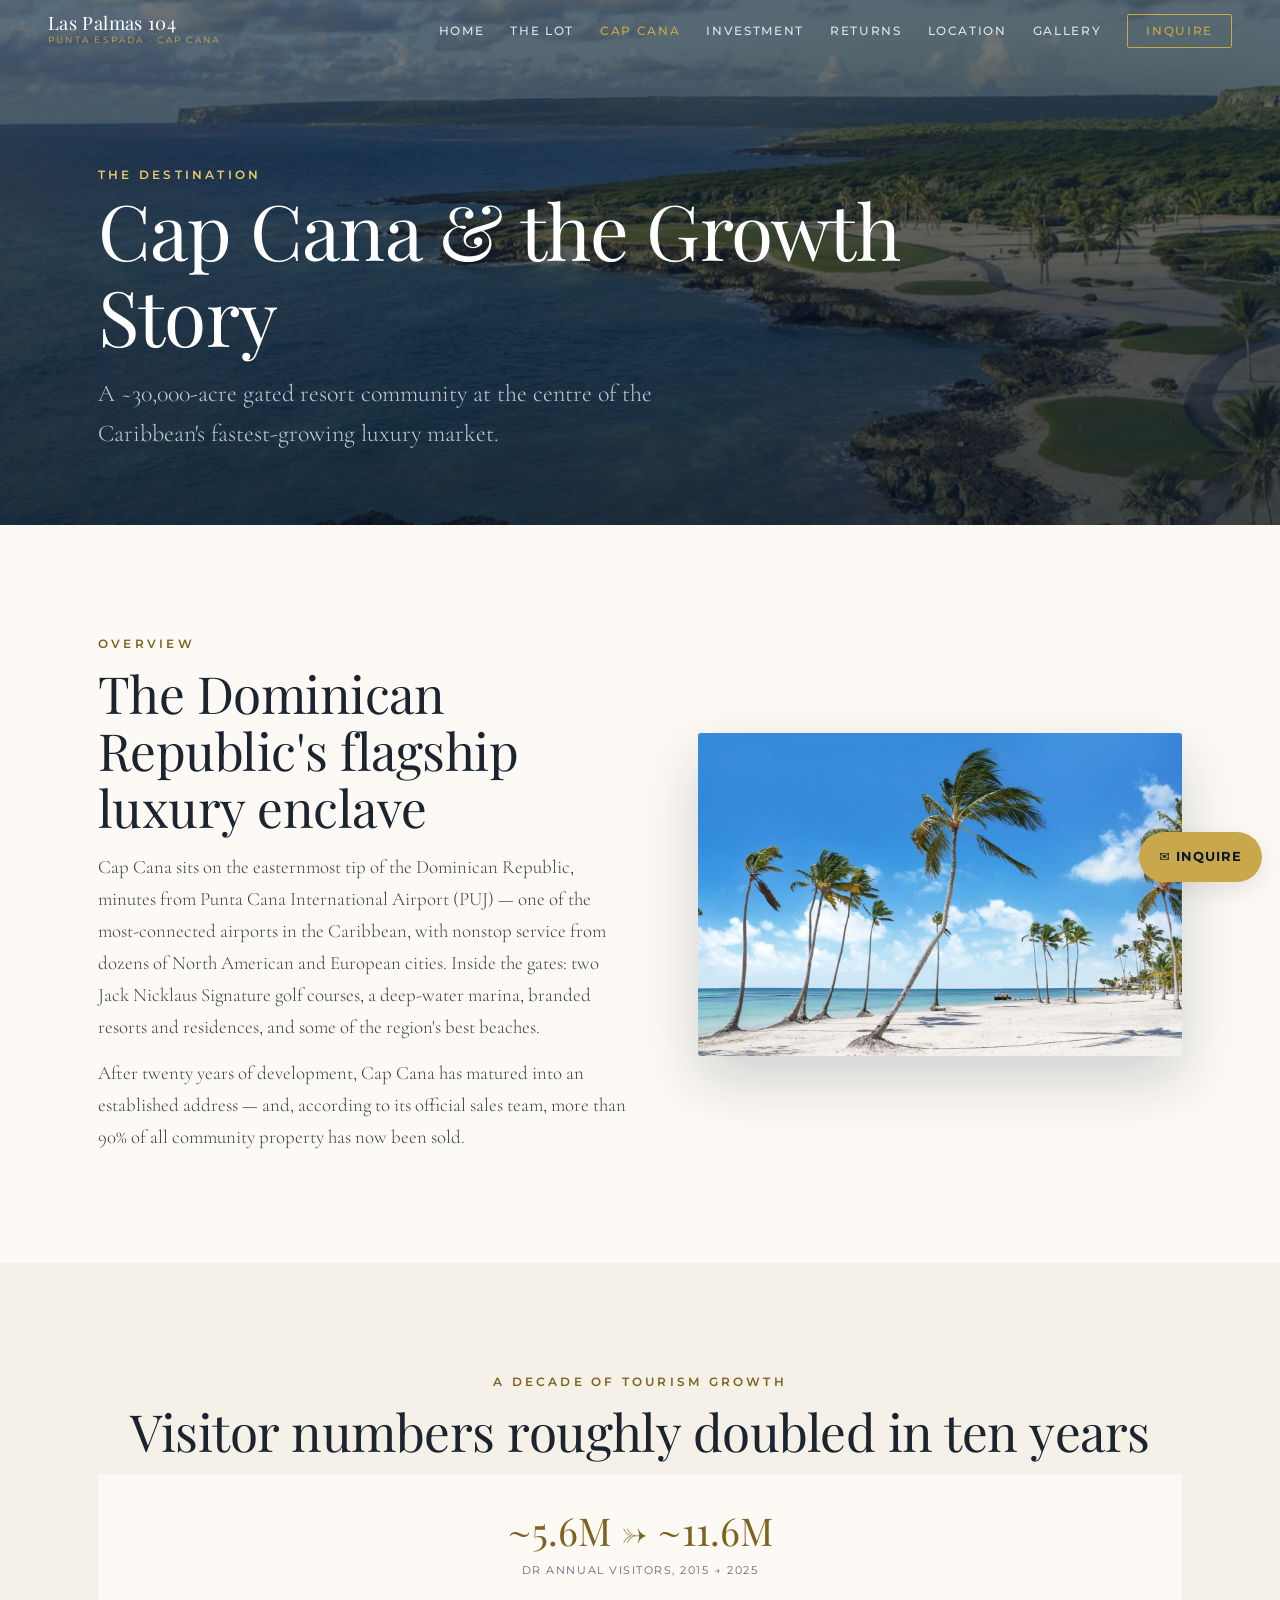
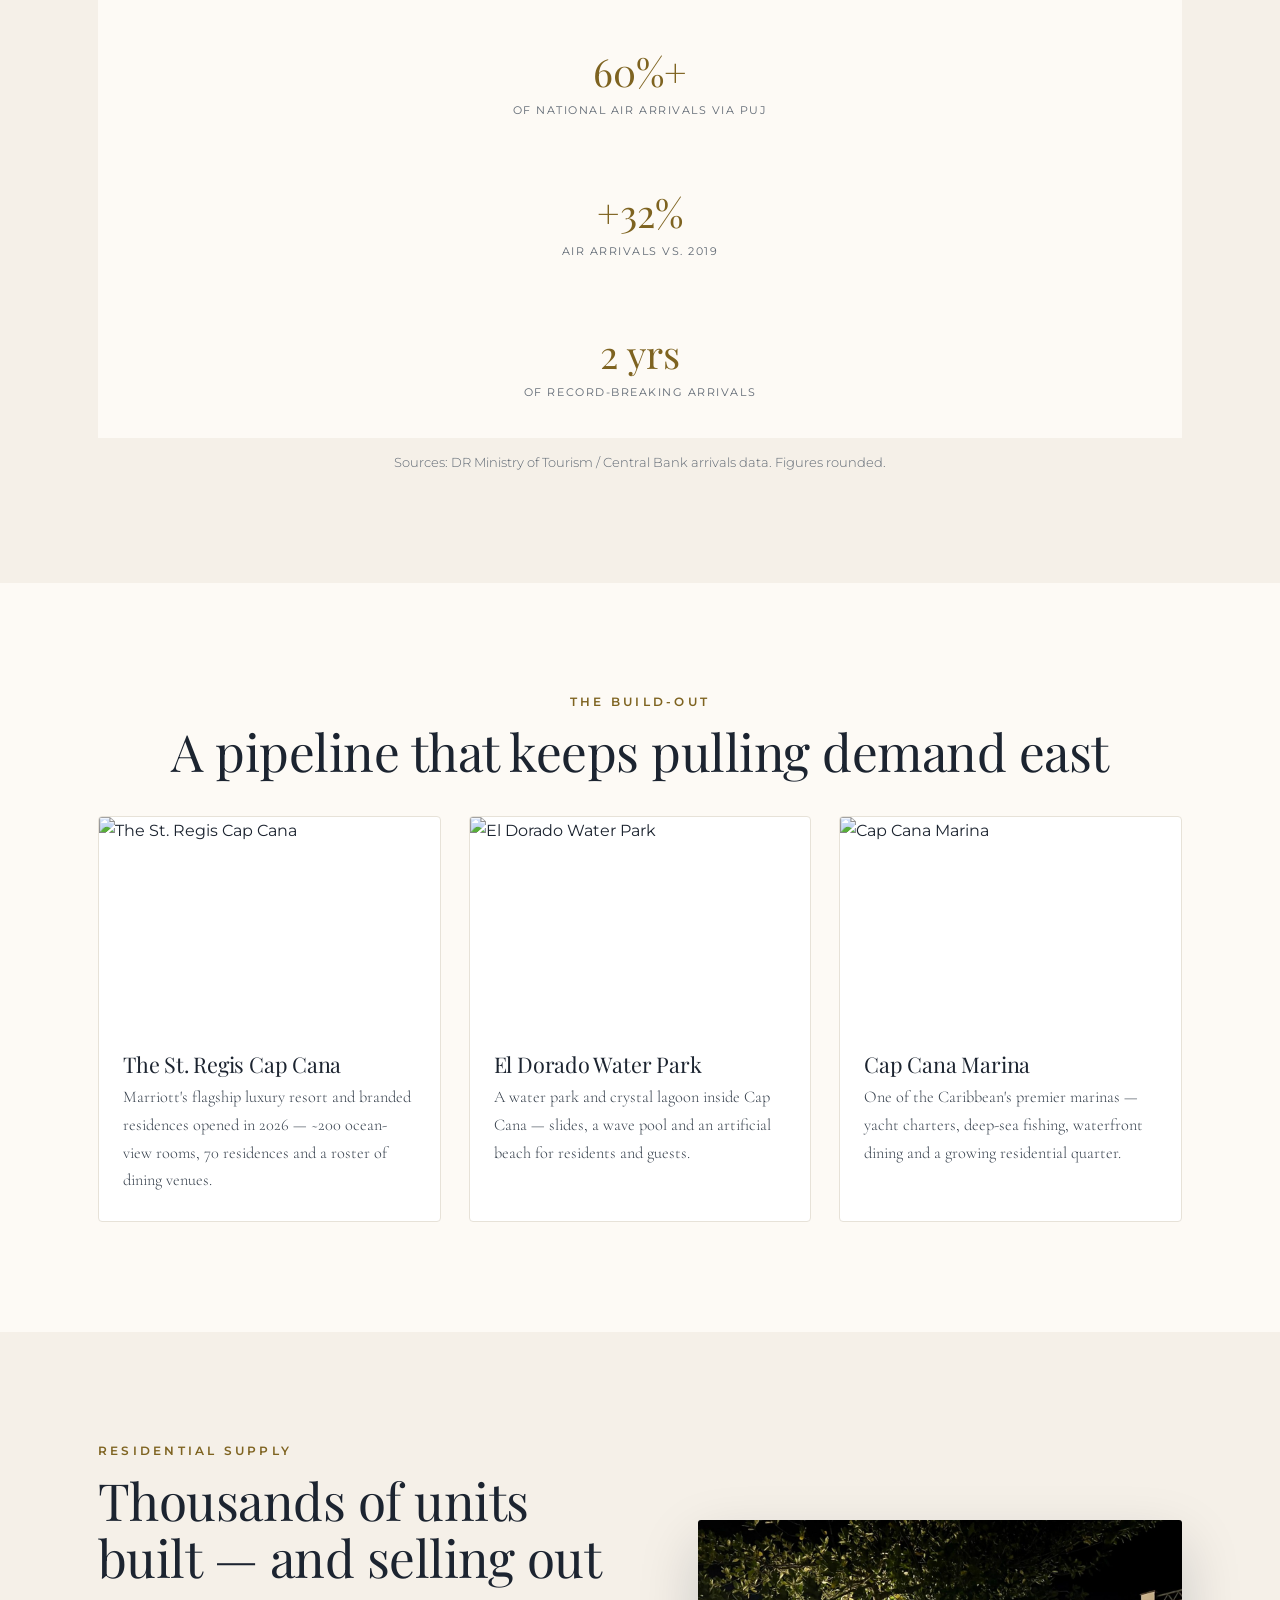
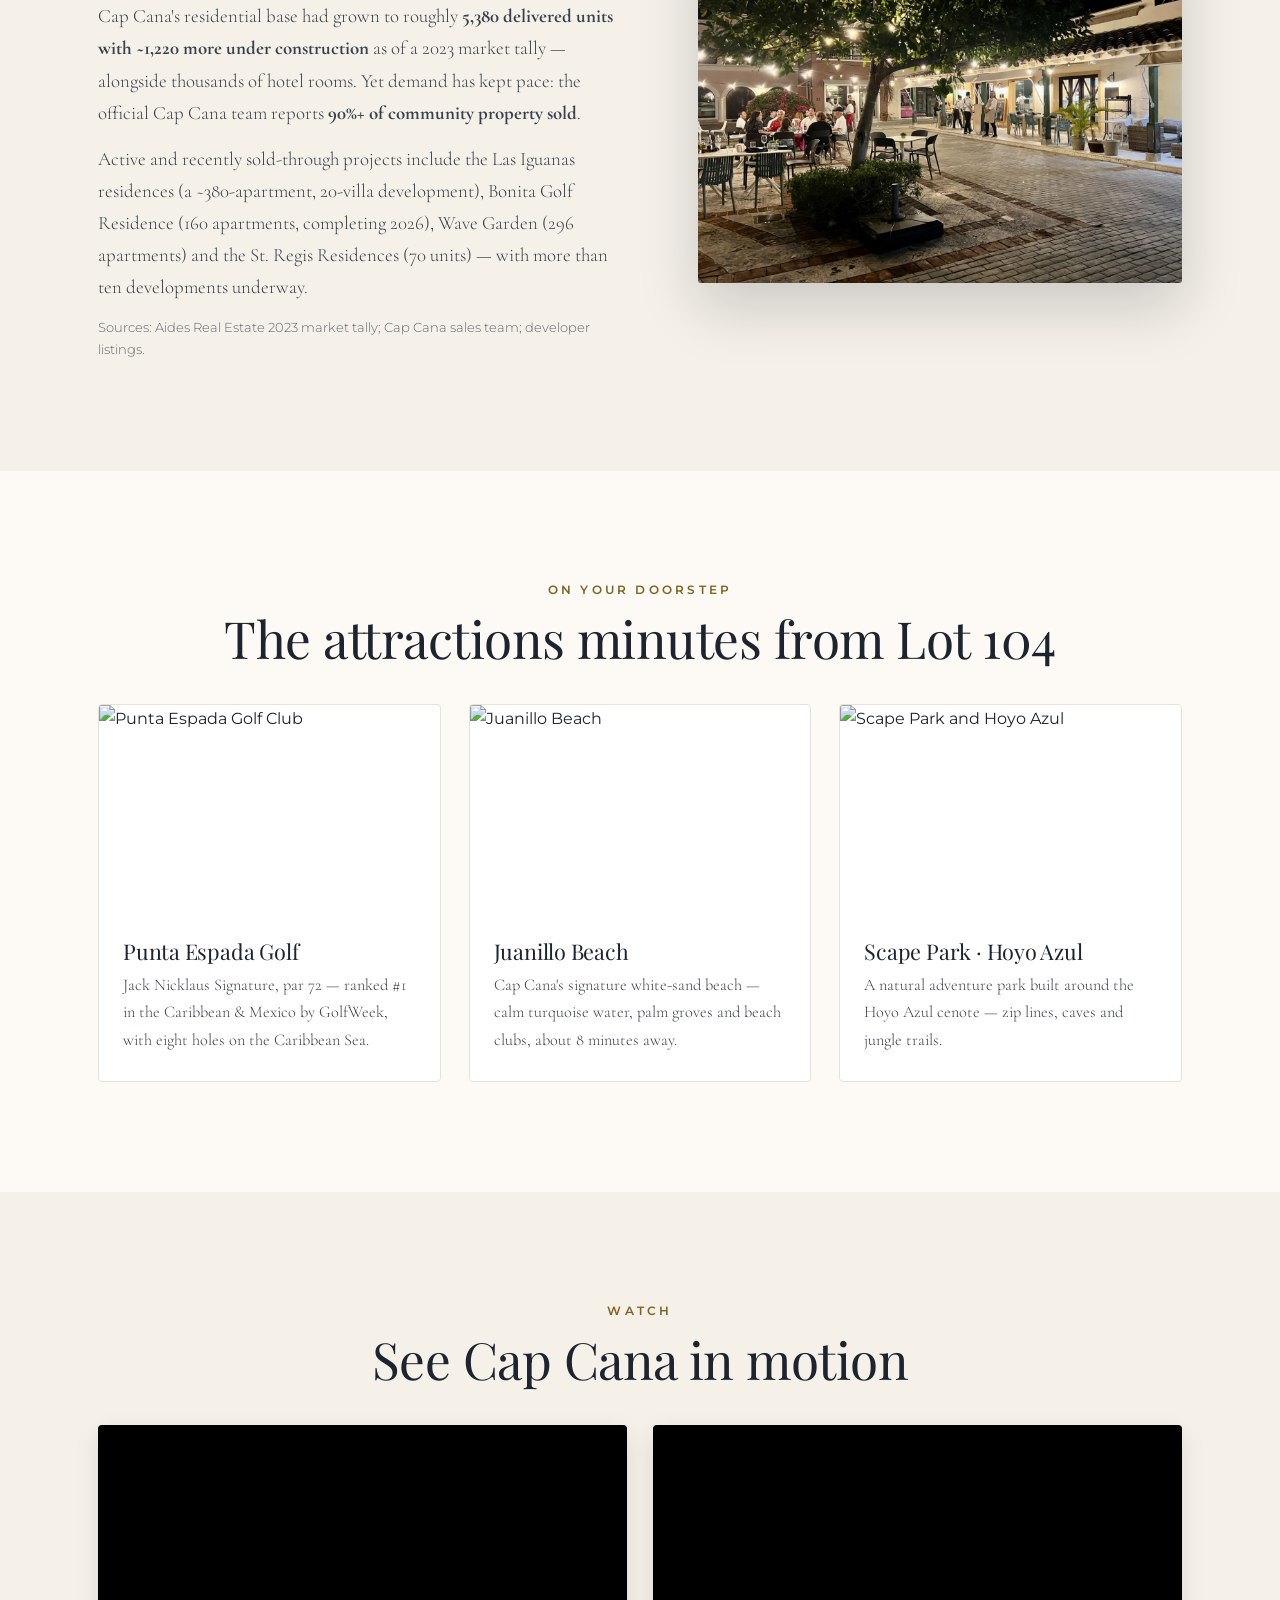
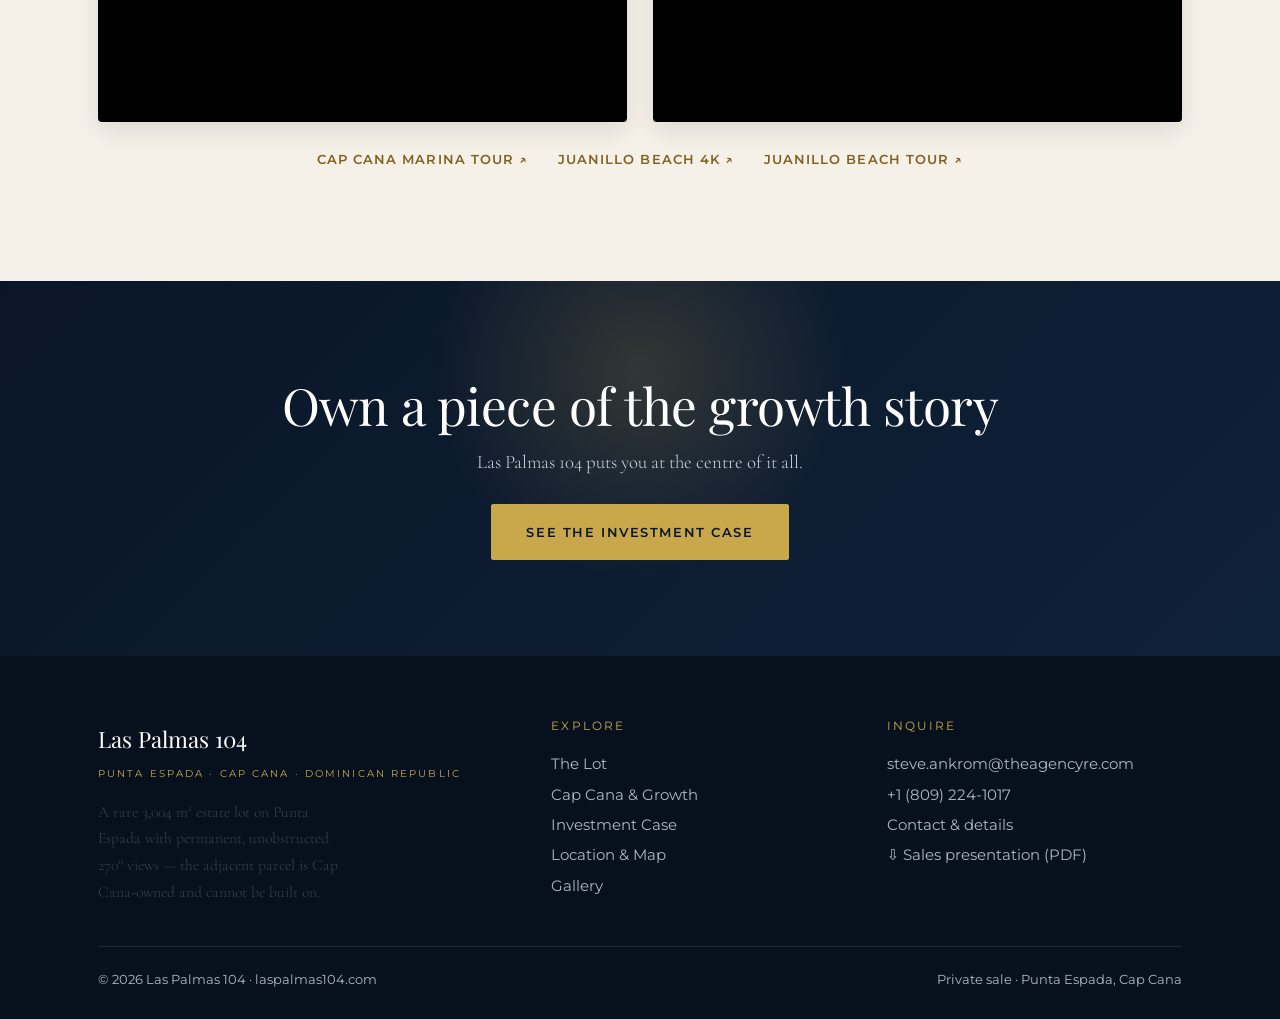
==== cap-cana.html @ 1656ba18 "Update all contact info to Steve Ankrom (The Agency), remove old email and 734 number" ====
<!DOCTYPE html>
<html lang="en">
<head>
<meta charset="UTF-8">
<meta name="viewport" content="width=device-width, initial-scale=1.0">
<title>Cap Cana &amp; the Growth Story — Tourism, Development, Golf</title>
<meta name="description" content="How Cap Cana and Punta Cana became the Caribbean's fastest-growing luxury destination: tourism doubled in a decade, 90%+ of property sold, and a development pipeline led by St. Regis and Nicklaus golf.">
<link rel="canonical" href="https://www.laspalmas104.com/cap-cana">
<meta name="robots" content="index, follow">
<meta property="og:type" content="website">
<meta property="og:title" content="Cap Cana &amp; the Growth Story — Tourism, Development, Golf">
<meta property="og:description" content="How Cap Cana and Punta Cana became the Caribbean's fastest-growing luxury destination: tourism doubled in a decade, 90%+ of property sold, and a development pipeline led by St. Regis and Nicklaus golf.">
<meta property="og:image" content="https://www.laspalmas104.com/images/gallery-05.jpg">
<meta property="og:url" content="https://www.laspalmas104.com/cap-cana">
<meta name="twitter:card" content="summary_large_image">
<link rel="stylesheet" href="assets/css/site.css">

</head>
<body>
<nav class="nav" id="nav">
  <a class="nav-logo" href="index.html"><span class="t">Las Palmas 104</span><span class="s">Punta Espada · Cap Cana</span></a>
  <ul class="nav-links"><li><a href="index.html">Home</a></li><li><a href="the-lot.html">The Lot</a></li><li><a href="cap-cana.html" class="active">Cap Cana</a></li><li><a href="investment.html">Investment</a></li><li><a href="returns.html">Returns</a></li><li><a href="location.html">Location</a></li><li><a href="gallery.html">Gallery</a></li><li><a class="nav-cta" href="contact.html">Inquire</a></li></ul>
  <button class="burger" aria-label="Menu"><span></span><span></span><span></span></button>
</nav>
<div class="mobile" id="mobile"><button class="close" aria-label="Close">&times;</button><a href="index.html">Home</a><a href="the-lot.html">The Lot</a><a href="cap-cana.html">Cap Cana</a><a href="investment.html">Investment</a><a href="returns.html">Returns</a><a href="location.html">Location</a><a href="gallery.html">Gallery</a><a href="contact.html">Contact</a></div>

<header class="phero" style="background-image:url('images/gallery-05.jpg')">
  <div class="container"><p class="overline">The Destination</p><h1>Cap Cana &amp; the Growth Story</h1><p class="lead">A ~30,000-acre gated resort community at the centre of the Caribbean's fastest-growing luxury market.</p></div>
</header>

<section class="sec reveal">
  <div class="container split">
    <div class="split-txt">
      <p class="overline">Overview</p>
      <h2>The Dominican Republic's flagship luxury enclave</h2>
      <p>Cap Cana sits on the easternmost tip of the Dominican Republic, minutes from Punta Cana International Airport (PUJ) — one of the most-connected airports in the Caribbean, with nonstop service from dozens of North American and European cities. Inside the gates: two Jack Nicklaus Signature golf courses, a deep-water marina, branded resorts and residences, and some of the region's best beaches.</p>
      <p>After twenty years of development, Cap Cana has matured into an established address — and, according to its official sales team, more than 90% of all community property has now been sold.</p>
    </div>
    <div class="split-img"><img src="images/gallery-06.jpg" alt="Cap Cana" loading="lazy"></div>
  </div>
</section>

<section class="sec alt reveal">
  <div class="container">
    <p class="overline center">A Decade of Tourism Growth</p>
    <h2 class="center">Visitor numbers roughly doubled in ten years</h2>
    <div class="strip-grid four">
      <div><span class="n">~5.6M &rarr; ~11.6M</span><span class="l">DR annual visitors, 2015 &rarr; 2025</span></div>
      <div><span class="n">60%+</span><span class="l">of national air arrivals via PUJ</span></div>
      <div><span class="n">+32%</span><span class="l">air arrivals vs. 2019</span></div>
      <div><span class="n">2 yrs</span><span class="l">of record-breaking arrivals</span></div>
    </div>
    <p class="fine center">Sources: DR Ministry of Tourism / Central Bank arrivals data. Figures rounded.</p>
  </div>
</section>

<section class="sec reveal">
  <div class="container">
    <p class="overline center">The Build-Out</p>
    <h2 class="center">A pipeline that keeps pulling demand east</h2>
    <div class="cards3">
      <div class="card img"><img src="https://www.espadavilla.com/images/map/st-regis.jpg" alt="The St. Regis Cap Cana" loading="lazy"><div class="card-b"><h3>The St. Regis Cap Cana</h3><p>Marriott's flagship luxury resort and branded residences opened in 2026 — ~200 ocean-view rooms, 70 residences and a roster of dining venues.</p></div></div>
      <div class="card img"><img src="https://www.espadavilla.com/images/map/el-dorado-park.jpg" alt="El Dorado Water Park" loading="lazy"><div class="card-b"><h3>El Dorado Water Park</h3><p>A water park and crystal lagoon inside Cap Cana — slides, a wave pool and an artificial beach for residents and guests.</p></div></div>
      <div class="card img"><img src="https://www.espadavilla.com/images/map/cap-cana-marina.jpg" alt="Cap Cana Marina" loading="lazy"><div class="card-b"><h3>Cap Cana Marina</h3><p>One of the Caribbean's premier marinas — yacht charters, deep-sea fishing, waterfront dining and a growing residential quarter.</p></div></div>
    </div>
  </div>
</section>

<section class="sec alt reveal">
  <div class="container split">
    <div class="split-txt">
      <p class="overline">Residential Supply</p>
      <h2>Thousands of units built — and selling out</h2>
      <p>Cap Cana's residential base had grown to roughly <strong>5,380 delivered units with ~1,220 more under construction</strong> as of a 2023 market tally — alongside thousands of hotel rooms. Yet demand has kept pace: the official Cap Cana team reports <strong>90%+ of community property sold</strong>.</p>
      <p>Active and recently sold-through projects include the Las Iguanas residences (a ~380-apartment, 20-villa development), Bonita Golf Residence (160 apartments, completing 2026), Wave Garden (296 apartments) and the St. Regis Residences (70 units) — with more than ten developments underway.</p>
      <p class="fine">Sources: Aides Real Estate 2023 market tally; Cap Cana sales team; developer listings.</p>
    </div>
    <div class="split-img"><img src="images/gallery-07.jpg" alt="Cap Cana residences" loading="lazy"></div>
  </div>
</section>

<section class="sec reveal">
  <div class="container">
    <p class="overline center">On Your Doorstep</p>
    <h2 class="center">The attractions minutes from Lot 104</h2>
    <div class="cards3">
      <div class="card img"><img src="https://www.espadavilla.com/images/map/punta-espada.jpg" alt="Punta Espada Golf Club" loading="lazy"><div class="card-b"><h3>Punta Espada Golf</h3><p>Jack Nicklaus Signature, par 72 — ranked #1 in the Caribbean &amp; Mexico by GolfWeek, with eight holes on the Caribbean Sea.</p></div></div>
      <div class="card img"><img src="https://www.espadavilla.com/images/map/juanillo-beach.jpg" alt="Juanillo Beach" loading="lazy"><div class="card-b"><h3>Juanillo Beach</h3><p>Cap Cana's signature white-sand beach — calm turquoise water, palm groves and beach clubs, about 8 minutes away.</p></div></div>
      <div class="card img"><img src="https://www.espadavilla.com/images/map/scape-park.jpg" alt="Scape Park and Hoyo Azul" loading="lazy"><div class="card-b"><h3>Scape Park · Hoyo Azul</h3><p>A natural adventure park built around the Hoyo Azul cenote — zip lines, caves and jungle trails.</p></div></div>
    </div>
  </div>
</section>

<section class="sec alt reveal">
  <div class="container">
    <p class="overline center">Watch</p>
    <h2 class="center">See Cap Cana in motion</h2>
    <div class="videos">
      <div class="vframe"><iframe src="https://www.youtube.com/embed/videoseries?list=PLowBwcj2SOON5Ugnen8Y2KXHCkoIGSzkM" title="Punta Espada Golf" loading="lazy" allowfullscreen></iframe></div>
      <div class="vframe"><iframe src="https://www.youtube.com/embed/k7sk43C544g" title="Scape Park · Hoyo Azul" loading="lazy" allowfullscreen></iframe></div>
    </div>
    <div class="vlinks">
      <a href="https://www.youtube.com/watch?v=KKKwM93UBWE" target="_blank" rel="noopener">Cap Cana Marina tour &#8599;</a>
      <a href="https://www.youtube.com/watch?v=TohtR6z2h2E" target="_blank" rel="noopener">Juanillo Beach 4K &#8599;</a>
      <a href="https://www.youtube.com/watch?v=b6m4tLYUi7w" target="_blank" rel="noopener">Juanillo Beach tour &#8599;</a>
    </div>
  </div>
</section>

<section class="cta-band reveal">
  <div class="container"><h2>Own a piece of the growth story</h2><p>Las Palmas 104 puts you at the centre of it all.</p><a class="btn" href="investment.html">See the Investment Case</a></div>
</section>

<footer class="foot">
  <div class="container">
    <div class="foot-grid">
      <div class="brand"><span class="t">Las Palmas 104</span><br><span class="s">Punta Espada · Cap Cana · Dominican Republic</span>
        <p>A rare 3,004 m² estate lot on Punta Espada with permanent, unobstructed 270° views — the adjacent parcel is Cap Cana-owned and cannot be built on.</p></div>
      <div><h4>Explore</h4><a href="the-lot.html">The Lot</a><br><a href="cap-cana.html">Cap Cana &amp; Growth</a><br><a href="investment.html">Investment Case</a><br><a href="location.html">Location &amp; Map</a><br><a href="gallery.html">Gallery</a></div>
      <div><h4>Inquire</h4><a href="mailto:steve.ankrom@theagencyre.com?subject=Las%20Palmas%20104%20inquiry">steve.ankrom@theagencyre.com</a><br><a href="tel:+18092241017" target="_blank" rel="noopener">+1 (809) 224-1017</a><br><a href="contact.html">Contact &amp; details</a><br><a href="downloads/Las-Palmas-104-Sales-Presentation.pdf" download>&#8681; Sales presentation (PDF)</a></div>
    </div>
    <div class="foot-bot"><span>&copy; 2026 Las Palmas 104 · laspalmas104.com</span><span>Private sale · Punta Espada, Cap Cana</span></div>
  </div>
</footer>
<div class="float-cta"><a href="contact.html">&#9993; Inquire</a></div>
<script src="assets/js/site.js"></script>

</body>
</html>
---- assets/css/site.css ----
/* ============================================================
   LAS PALMAS 104 · Punta Espada, Cap Cana
   Sales-forward marketing site — brand-aligned with Villa Espada
   ============================================================ */
@import url('https://fonts.googleapis.com/css2?family=Cormorant+Garamond:ital,wght@0,300;0,400;0,500;0,600;1,400&family=Montserrat:wght@300;400;500;600;700&family=Playfair+Display:ital,wght@0,400;0,500;0,700;1,400&display=swap');

:root{
  --navy:#0A1628; --navy-2:#0F2138; --teal:#0E4D64;
  --gold:#C9A84C; --gold-lt:#E8C96A; --gold-dk:#7E6320;
  --cream:#F5F0E8; --ivory:#FDFAF5; --white:#fff;
  --ink:#1c2430; --gray:#5f6873; --line:#e7e2d8;
  --f-display:'Playfair Display',Georgia,serif;
  --f-serif:'Cormorant Garamond',Georgia,serif;
  --f-sans:'Montserrat',system-ui,sans-serif;
  --shadow:0 24px 60px rgba(10,22,40,.18);
  --shadow-sm:0 8px 24px rgba(10,22,40,.10);
  --maxw:1180px; --t:.4s cubic-bezier(.25,.46,.45,.94);
}
*,*::before,*::after{box-sizing:border-box;margin:0;padding:0}
html{scroll-behavior:smooth;font-size:16px}
body{font-family:var(--f-sans);background:var(--ivory);color:var(--ink);line-height:1.7;overflow-x:hidden;-webkit-font-smoothing:antialiased}
img{max-width:100%;display:block}
a{color:inherit;text-decoration:none}
ul{list-style:none}
.container{max-width:var(--maxw);margin:0 auto;padding:0 clamp(20px,5vw,48px)}
h1,h2,h3,h4{font-family:var(--f-display);font-weight:400;line-height:1.12;letter-spacing:-.01em}
h1{font-size:clamp(2.6rem,6vw,5rem)}
h2{font-size:clamp(2rem,4vw,3.2rem)}
h3{font-size:clamp(1.3rem,2.4vw,1.9rem)}
p{font-family:var(--f-serif);font-size:1.18rem;font-weight:300;color:#37414d}
.lead{font-size:clamp(1.25rem,2vw,1.5rem);color:#2b3540}
.overline{font-family:var(--f-sans);font-size:.72rem;font-weight:600;letter-spacing:.28em;text-transform:uppercase;color:var(--gold-dk)}
.overline.on-dark{color:var(--gold)}
.rule{width:64px;height:2px;background:linear-gradient(90deg,var(--gold),var(--gold-lt));margin:18px 0;border:0}
.center .rule{margin-left:auto;margin-right:auto}
.center{text-align:center}
.eyebrow-num{font-family:var(--f-display);font-size:clamp(2.4rem,5vw,3.6rem);color:var(--gold-dk);line-height:1}
.muted{color:var(--gray)}
.small{font-size:.85rem}
section{padding:clamp(64px,9vw,110px) 0}
.bg-cream{background:var(--cream)}
.bg-ivory{background:var(--ivory)}
.bg-navy{background:var(--navy);color:#eef2f6}
.bg-navy h1,.bg-navy h2,.bg-navy h3{color:#fff}
.bg-navy p{color:#c3ccd6}

/* ---- buttons ---- */
.btn{display:inline-block;font-family:var(--f-sans);font-weight:600;font-size:.82rem;letter-spacing:.12em;text-transform:uppercase;padding:16px 34px;border-radius:2px;transition:var(--t);cursor:pointer;border:1px solid transparent}
.btn-gold{background:var(--gold);color:var(--navy)}
.btn-gold:hover{background:var(--gold-lt);transform:translateY(-2px);box-shadow:var(--shadow-sm)}
.btn-ghost{border-color:rgba(255,255,255,.5);color:#fff}
.btn-ghost:hover{background:#fff;color:var(--navy)}
.btn-outline{border-color:var(--navy);color:var(--navy)}
.btn-outline:hover{background:var(--navy);color:#fff}

/* ---- nav ---- */
.nav{position:fixed;top:0;left:0;right:0;z-index:100;display:flex;align-items:center;justify-content:space-between;padding:14px clamp(20px,5vw,48px);background:rgba(10,22,40,.0);transition:var(--t)}
.nav.solid{background:rgba(10,22,40,.92);backdrop-filter:blur(12px);box-shadow:0 2px 24px rgba(0,0,0,.25)}
.nav-logo{display:flex;flex-direction:column;line-height:1}
.nav-logo .t{font-family:var(--f-display);font-size:1.15rem;color:#fff;letter-spacing:.02em}
.nav-logo .s{font-family:var(--f-sans);font-size:.58rem;letter-spacing:.24em;text-transform:uppercase;color:var(--gold);margin-top:3px}
.nav-links{display:flex;gap:26px;align-items:center}
.nav-links a{font-family:var(--f-sans);font-size:.74rem;font-weight:500;letter-spacing:.14em;text-transform:uppercase;color:#dfe5ec;transition:var(--t)}
.nav-links a:hover,.nav-links a.active{color:var(--gold)}
.nav-cta{border:1px solid var(--gold);color:var(--gold)!important;padding:9px 18px;border-radius:2px}
.nav-cta:hover{background:var(--gold);color:var(--navy)!important}
.burger{display:none;flex-direction:column;gap:5px;background:none;border:0;cursor:pointer;padding:6px}
.burger span{width:26px;height:2px;background:#fff;transition:var(--t)}
.mobile{position:fixed;inset:0;background:var(--navy);z-index:99;transform:translateX(100%);transition:var(--t);display:flex;flex-direction:column;justify-content:center;align-items:center;gap:22px}
.mobile.open{transform:translateX(0)}
.mobile a{font-family:var(--f-display);font-size:1.6rem;color:#eef2f6}
.mobile a:hover{color:var(--gold)}
.mobile .close{position:absolute;top:22px;right:26px;font-size:2rem;color:#fff;background:none;border:0;cursor:pointer}

/* ---- hero ---- */
.hero{position:relative;min-height:100vh;display:flex;align-items:center;color:#fff;overflow:hidden}
.hero-bg{position:absolute;inset:0;z-index:0}
.hero-bg img{width:100%;height:100%;object-fit:cover}
.hero-bg::after{content:"";position:absolute;inset:0;background:linear-gradient(180deg,rgba(10,22,40,.62),rgba(10,22,40,.42) 40%,rgba(10,22,40,.82))}
.hero-inner{position:relative;z-index:2;padding:120px 0 70px}
.hero h1{color:#fff;max-width:16ch}
.hero .lead{color:#eef2f6;max-width:44ch;margin:20px 0 32px}
.hero-tag{font-family:var(--f-sans);font-size:.75rem;letter-spacing:.3em;text-transform:uppercase;color:var(--gold-lt);margin-bottom:20px}
.hero-cta{display:flex;gap:14px;flex-wrap:wrap}
.scroll-cue{position:absolute;bottom:26px;left:50%;transform:translateX(-50%);z-index:2;color:#fff;font-size:.68rem;letter-spacing:.24em;text-transform:uppercase;opacity:.8;animation:bob 2.4s ease-in-out infinite}
@keyframes bob{0%,100%{transform:translate(-50%,0)}50%{transform:translate(-50%,8px)}}

/* ---- page hero (interior) ---- */
.phero{position:relative;padding:150px 0 70px;color:#fff;background:var(--navy);overflow:hidden}
.phero::before{content:"";position:absolute;inset:0;background:radial-gradient(1200px 500px at 80% -10%,rgba(201,168,76,.18),transparent 60%)}
.phero .container{position:relative;z-index:2}
.phero h1{color:#fff;max-width:20ch}
.phero p{color:#c3ccd6;max-width:60ch;margin-top:16px}

/* ---- stat strip ---- */
.stats{display:grid;grid-template-columns:repeat(4,1fr);gap:1px;background:var(--line)}
.stats .cell{background:var(--ivory);padding:34px 22px;text-align:center}
.bg-navy .stats{background:rgba(255,255,255,.08)}
.bg-navy .stats .cell{background:var(--navy)}
.stat-num{font-family:var(--f-display);font-size:clamp(2rem,4vw,2.9rem);color:var(--gold-dk);line-height:1}
.bg-navy .stat-num{color:var(--gold)}
.stat-lab{font-family:var(--f-sans);font-size:.7rem;letter-spacing:.16em;text-transform:uppercase;color:var(--gray);margin-top:10px}
.bg-navy .stat-lab{color:#9fb0c0}

/* ---- generic grids/cards ---- */
.grid{display:grid;gap:30px}
.g2{grid-template-columns:repeat(2,1fr)}
.g3{grid-template-columns:repeat(3,1fr)}
.split{display:grid;grid-template-columns:1.05fr .95fr;gap:clamp(30px,5vw,68px);align-items:center}
.split.rev .media{order:2}
.media img{width:100%;border-radius:3px;box-shadow:var(--shadow)}
.card{background:var(--white);border:1px solid var(--line);border-radius:4px;overflow:hidden;transition:var(--t)}
.card:hover{transform:translateY(-4px);box-shadow:var(--shadow)}
.card img{width:100%;aspect-ratio:16/10;object-fit:cover}
.card .body{padding:24px 24px 28px}
.card h3{font-size:1.35rem;margin-bottom:8px}
.card p{font-size:1.02rem}
.tag{display:inline-block;font-family:var(--f-sans);font-size:.64rem;font-weight:600;letter-spacing:.14em;text-transform:uppercase;color:var(--gold-dk);background:var(--cream);padding:6px 11px;border-radius:100px;margin-bottom:12px}

/* spec list */
.specs{display:grid;grid-template-columns:repeat(2,1fr);gap:1px;background:var(--line);border:1px solid var(--line)}
.specs .item{background:var(--white);padding:26px 24px}
.specs .k{font-family:var(--f-sans);font-size:.68rem;letter-spacing:.16em;text-transform:uppercase;color:var(--gray)}
.specs .v{font-family:var(--f-display);font-size:1.5rem;color:var(--navy);margin-top:6px}
.specs .v small{font-family:var(--f-serif);font-size:1rem;color:var(--gray)}

/* feature callout */
.callout{background:linear-gradient(135deg,var(--navy),var(--navy-2));color:#fff;border-radius:4px;padding:clamp(30px,5vw,54px);position:relative;overflow:hidden}
.callout::after{content:"";position:absolute;right:-60px;top:-60px;width:240px;height:240px;border-radius:50%;background:radial-gradient(circle,rgba(201,168,76,.28),transparent 70%)}
.callout h3{color:#fff}
.callout p{color:#cdd6df}

/* table */
.tbl{width:100%;border-collapse:collapse;font-family:var(--f-sans);font-size:.95rem;background:#fff}
.tbl th,.tbl td{padding:15px 16px;text-align:left;border-bottom:1px solid var(--line)}
.tbl thead th{background:var(--navy);color:#fff;font-size:.7rem;letter-spacing:.12em;text-transform:uppercase;font-weight:600}
.tbl tbody tr:nth-child(even){background:var(--cream)}
.tbl td:first-child{font-weight:600;color:var(--navy)}
.tbl .hi{color:var(--gold-dk);font-weight:700}

/* gallery */
.gallery{columns:3;column-gap:14px}
.gallery img{width:100%;margin-bottom:14px;border-radius:3px;break-inside:avoid;cursor:zoom-in;transition:var(--t)}
.gallery img:hover{opacity:.92;transform:scale(.995)}

/* video */
.vgrid{display:grid;grid-template-columns:repeat(2,1fr);gap:26px}
.vframe{position:relative;padding-bottom:56.25%;height:0;border-radius:4px;overflow:hidden;box-shadow:var(--shadow-sm);background:#000}
.vframe iframe{position:absolute;inset:0;width:100%;height:100%;border:0}
.vlink{display:flex;align-items:center;gap:14px;background:#fff;border:1px solid var(--line);border-radius:4px;padding:18px 22px;transition:var(--t)}
.vlink:hover{border-color:var(--gold);box-shadow:var(--shadow-sm)}
.vlink .play{flex:0 0 46px;height:46px;border-radius:50%;background:var(--navy);color:var(--gold);display:flex;align-items:center;justify-content:center;font-size:1rem}
.vlink b{font-family:var(--f-sans);font-size:.95rem}
.vlink span{display:block;color:var(--gray);font-size:.82rem;font-family:var(--f-sans)}

/* lightbox */
.lb{position:fixed;inset:0;background:rgba(6,12,22,.94);z-index:200;display:none;align-items:center;justify-content:center;padding:30px}
.lb.open{display:flex}
.lb img{max-width:92vw;max-height:88vh;border-radius:3px;box-shadow:var(--shadow)}
.lb .x{position:absolute;top:20px;right:26px;color:#fff;font-size:2rem;cursor:pointer;background:none;border:0}

/* map */
.map-chips{display:flex;gap:8px;flex-wrap:wrap;justify-content:center;margin-bottom:22px}
.chip{border:1px solid var(--line);background:#fff;cursor:pointer;font-family:var(--f-sans);font-weight:600;font-size:.72rem;letter-spacing:.08em;padding:9px 16px;border-radius:100px;color:#333;transition:var(--t)}
.chip:hover{border-color:var(--gold)}
.chip.on{background:var(--navy);color:#fff;border-color:var(--navy)}
#ccmap{width:100%;height:66vh;min-height:460px;border-radius:4px;box-shadow:var(--shadow-sm);background:#dfe6ea}
.mk{width:16px;height:16px;border-radius:50%;border:2.5px solid #fff;box-shadow:0 2px 8px rgba(0,0,0,.35);cursor:pointer;transition:transform .2s}
.mk:hover{transform:scale(1.4)}
.mk-lot{width:26px;height:26px;border-radius:50%;background:var(--gold);border:3px solid #fff;box-shadow:0 2px 12px rgba(0,0,0,.45);cursor:pointer;position:relative}
.mk-lot::after{content:"";position:absolute;inset:-9px;border-radius:50%;border:2px solid var(--gold);animation:pulse 2.2s ease-out infinite}
@keyframes pulse{0%{transform:scale(.6);opacity:.9}100%{transform:scale(1.6);opacity:0}}
.maplibregl-popup{max-width:280px!important}
.maplibregl-popup-content{padding:0;border-radius:10px;overflow:hidden;box-shadow:var(--shadow);font-family:var(--f-sans)}
.maplibregl-popup-content .pb{padding:13px 15px 15px}
.maplibregl-popup-content h4{font-family:var(--f-display);font-size:1.05rem;margin-bottom:4px}
.maplibregl-popup-content p{font-family:var(--f-serif);font-size:.95rem;margin:0;color:#555}
.pop-tag{display:inline-block;font-size:.6rem;font-weight:700;letter-spacing:.1em;text-transform:uppercase;color:var(--gold-dk);background:var(--cream);padding:4px 8px;border-radius:100px;margin-bottom:7px}

/* disclaimer */
.disc{background:var(--cream);border-left:3px solid var(--gold);padding:20px 24px;font-family:var(--f-sans);font-size:.85rem;color:#4a5560;border-radius:0 4px 4px 0}

/* footer */
.foot{background:#07101d;color:#aeb9c5;padding:64px 0 28px}
.foot-grid{display:grid;grid-template-columns:1.4fr 1fr 1fr;gap:40px;margin-bottom:40px}
.foot h4{font-family:var(--f-sans);font-size:.72rem;letter-spacing:.18em;text-transform:uppercase;color:var(--gold);margin-bottom:16px}
.foot a{color:#aeb9c5;font-size:.95rem;line-height:2;transition:var(--t)}
.foot a:hover{color:#fff}
.foot .brand .t{font-family:var(--f-display);font-size:1.4rem;color:#fff}
.foot .brand .s{font-family:var(--f-sans);font-size:.6rem;letter-spacing:.22em;text-transform:uppercase;color:var(--gold)}
.foot .brand p{font-size:.98rem;margin-top:14px;max-width:36ch}
.foot-bot{border-top:1px solid rgba(255,255,255,.1);padding-top:22px;display:flex;justify-content:space-between;flex-wrap:wrap;gap:10px;font-size:.8rem;font-family:var(--f-sans)}

/* reveal */
.reveal{opacity:0;transform:translateY(26px);transition:opacity .8s ease,transform .8s ease}
.reveal.in{opacity:1;transform:none}

.float-cta{position:fixed;right:18px;bottom:18px;z-index:80}
.float-cta a{display:inline-flex;align-items:center;gap:8px;background:var(--gold);color:var(--navy);font-family:var(--f-sans);font-weight:700;font-size:.8rem;letter-spacing:.08em;text-transform:uppercase;padding:14px 20px;border-radius:100px;box-shadow:var(--shadow-sm)}

@media(max-width:900px){
  .g3,.g2,.split,.vgrid,.foot-grid{grid-template-columns:1fr}
  .split.rev .media{order:0}
  .stats{grid-template-columns:repeat(2,1fr)}
  .specs{grid-template-columns:1fr}
  .gallery{columns:2}
  .nav-links{display:none}
  .burger{display:flex}
}
@media(max-width:520px){
  .gallery{columns:1}
  .stats{grid-template-columns:1fr}
}

/* ============================================================
   ADDITIONS — align stylesheet with generated markup
   ============================================================ */

/* buttons: base is solid gold; .ghost is outline (light on dark bands) */
.btn{background:var(--gold);color:var(--navy);border-color:var(--gold)}
.btn:hover{background:var(--gold-lt);transform:translateY(-2px);box-shadow:var(--shadow-sm)}
.btn.ghost{background:transparent;border:1px solid var(--navy);color:var(--navy)}
.btn.ghost:hover{background:var(--navy);color:#fff}
.hero .btn.ghost,.cta-band .btn.ghost,.phero .btn.ghost{border-color:rgba(255,255,255,.6);color:#fff}
.hero .btn.ghost:hover,.cta-band .btn.ghost:hover,.phero .btn.ghost:hover{background:#fff;color:var(--navy)}

/* section helpers */
.sec{}
.sec.alt,.strip.alt{background:var(--cream)}
.narrow{max-width:840px;margin-left:auto;margin-right:auto}
.center{text-align:center}
h2.center{margin-bottom:14px}
.overline.center{display:block;margin-bottom:10px}
.fine{font-family:var(--f-sans);font-size:.8rem;color:var(--gray);margin-top:14px}
.fine.center{text-align:center}
.txt-link{display:inline-block;margin-top:14px;font-family:var(--f-sans);font-size:.8rem;font-weight:600;letter-spacing:.1em;text-transform:uppercase;color:var(--gold-dk);border-bottom:1px solid var(--gold);padding-bottom:3px;transition:var(--t)}
.txt-link:hover{color:var(--navy)}

/* hero refinements */
.hero .overline,.phero .overline,.cta-band .overline{color:var(--gold-lt)}
.scroll-hint{position:absolute;bottom:24px;left:50%;transform:translateX(-50%);z-index:2;color:#fff;font-size:1.4rem;opacity:.75;animation:bob 2.4s ease-in-out infinite}
.phero.short{padding:140px 0 60px}

/* stat strips */
.strip{padding:0}
.strip .strip-grid{display:grid;grid-template-columns:repeat(4,1fr);gap:1px;background:var(--line);border-block:1px solid var(--line)}
.strip.alt .strip-grid{background:#e5ddcd}
.strip-grid>div{background:var(--ivory);padding:36px 20px;text-align:center}
.strip.alt .strip-grid>div{background:var(--cream)}
.strip-grid .n{display:block;font-family:var(--f-display);font-size:clamp(1.5rem,3vw,2.4rem);color:var(--gold-dk);line-height:1.05}
.strip-grid .l{display:block;font-family:var(--f-sans);font-size:.68rem;letter-spacing:.14em;text-transform:uppercase;color:var(--gray);margin-top:10px}

/* split image treatment */
.split-img img{border-radius:3px;box-shadow:var(--shadow);width:100%}
.split-txt .overline{display:block;margin-bottom:10px}
.split-txt h2{margin-bottom:14px}
.split-txt p+p{margin-top:14px}

/* 3-up cards */
.cards3{display:grid;grid-template-columns:repeat(3,1fr);gap:28px;margin-top:36px}
.cards3 .card{background:#fff;border:1px solid var(--line);border-radius:4px;overflow:hidden;transition:var(--t)}
.cards3 .card:hover{transform:translateY(-4px);box-shadow:var(--shadow)}
.card .ic{font-size:2rem;padding:26px 24px 0}
.card h3{padding:0 24px;margin:12px 0 8px;font-size:1.35rem}
.card p{padding:0 24px 26px;font-size:1.02rem}
.card.img img{aspect-ratio:16/10;object-fit:cover;width:100%}
.card.img .card-b{padding:22px 24px 26px}
.card.img .card-b h3{padding:0;margin:0 0 8px}
.card.img .card-b p{padding:0}

/* specs */
.specs .spec{background:#fff;padding:26px 24px}

/* callout */
.callout{display:flex;gap:22px;align-items:flex-start}
.callout-ic{font-size:2rem;line-height:1;flex:0 0 auto}
.callout h3{margin-bottom:8px}

/* two-image figures */
.two-img{display:grid;grid-template-columns:1fr 1fr;gap:26px;margin-top:36px}
.two-img figure{background:#fff;border:1px solid var(--line);border-radius:4px;overflow:hidden}
.two-img img{width:100%;cursor:zoom-in}
.two-img figcaption{font-family:var(--f-sans);font-size:.82rem;color:var(--gray);padding:14px 18px}

/* video */
.videos{display:grid;grid-template-columns:1fr 1fr;gap:26px;margin-top:36px}
.vlinks{display:flex;flex-wrap:wrap;gap:14px 30px;justify-content:center;margin-top:26px}
.vlinks a{font-family:var(--f-sans);font-size:.82rem;font-weight:600;letter-spacing:.08em;text-transform:uppercase;color:var(--gold-dk)}
.vlinks a:hover{color:var(--navy)}
.vlink-card{display:flex;background:linear-gradient(135deg,var(--navy),var(--navy-2));border-radius:4px;overflow:hidden;padding:clamp(30px,5vw,50px)}
.vlink-card .overline{color:var(--gold-lt);display:block;margin-bottom:10px}
.vlink-card h2{color:#fff;margin-bottom:12px}
.vlink-card p{color:#cdd6df;margin-bottom:22px;max-width:52ch}

/* masonry gallery */
.masonry{columns:3;column-gap:14px}
.masonry img{width:100%;margin-bottom:14px;border-radius:3px;break-inside:avoid;cursor:zoom-in;transition:var(--t)}
.masonry img:hover{opacity:.92}
.lb-close{position:absolute;top:20px;right:26px;color:#fff;font-size:2rem;cursor:pointer;background:none;border:0;z-index:2}

/* map chips */
.chips{display:flex;gap:8px;flex-wrap:wrap;justify-content:center;margin-bottom:22px}
.chip.active{background:var(--navy);color:#fff;border-color:var(--navy)}
.ccmap{width:100%;height:66vh;min-height:460px;border-radius:4px;box-shadow:var(--shadow-sm);background:#dfe6ea}

/* distances */
.dist-grid{display:grid;grid-template-columns:repeat(3,1fr);gap:1px;background:var(--line);border:1px solid var(--line);margin-top:36px}
.dist{background:#fff;padding:22px 24px;display:flex;flex-direction:column;gap:4px}
.dist .k{font-family:var(--f-serif);font-size:1.15rem;color:var(--navy)}
.dist .v{font-family:var(--f-sans);font-size:.75rem;font-weight:600;letter-spacing:.1em;text-transform:uppercase;color:var(--gold-dk)}

/* table highlight row */
.tbl tr.hl{background:#f4e9c9}
.tbl tr.hl td{color:var(--navy)}
.tbl tr.hl td:first-child{color:var(--gold-dk)}

/* CTA band */
.cta-band{background:linear-gradient(135deg,var(--navy),var(--navy-2));color:#fff;text-align:center;padding:clamp(56px,8vw,96px) 0;position:relative;overflow:hidden}
.cta-band::after{content:"";position:absolute;left:50%;top:-120px;width:420px;height:420px;transform:translateX(-50%);border-radius:50%;background:radial-gradient(circle,rgba(201,168,76,.20),transparent 70%)}
.cta-band .container{position:relative;z-index:2}
.cta-band h2{color:#fff;margin-bottom:12px}
.cta-band p{color:#cdd6df;margin-bottom:26px}

/* contact */
.contact-btns{display:flex;flex-wrap:wrap;gap:14px;margin:24px 0 8px}
.panel{background:#fff;border:1px solid var(--line);border-radius:4px;padding:30px 32px}
.panel h3{margin-bottom:16px}
.ticks li{font-family:var(--f-serif);font-size:1.1rem;padding:9px 0 9px 30px;position:relative;border-bottom:1px solid var(--line)}
.ticks li:last-child{border-bottom:0}
.ticks li::before{content:"\2713";position:absolute;left:0;color:var(--gold-dk);font-weight:700}

@media(max-width:900px){
  .cards3,.two-img,.videos,.dist-grid{grid-template-columns:1fr}
  .strip .strip-grid{grid-template-columns:repeat(2,1fr)}
  .masonry{columns:2}
  .vlink-card{flex-direction:column}
}
@media(max-width:520px){
  .masonry{columns:1}
  .strip .strip-grid{grid-template-columns:1fr}
}

/* background sizing + legibility scrims for inline background-image headers */
.hero-bg{background-size:cover;background-position:center;background-repeat:no-repeat}
.phero{background-size:cover;background-position:center;background-repeat:no-repeat}
.phero::before{background:linear-gradient(180deg,rgba(10,22,40,.55),rgba(10,22,40,.78)),radial-gradient(1200px 500px at 80% -10%,rgba(201,168,76,.20),transparent 60%)}

/* ============ Returns calculator ============ */
.calc{display:grid;grid-template-columns:minmax(0,430px) 1fr;gap:40px;align-items:start}
.calc-inputs{background:#fff;border:1px solid var(--line);border-radius:6px;padding:30px 28px}
.calc-inputs>.overline{display:block;margin-bottom:6px}
.calc-inputs h2{font-size:1.8rem;margin-bottom:22px}
.fld{margin-bottom:20px}
.fld-top{display:flex;justify-content:space-between;align-items:center;margin-bottom:9px;gap:12px}
.fld label{font-family:var(--f-sans);font-size:.82rem;font-weight:600;letter-spacing:.02em;color:var(--navy)}
.fld label .opt{color:var(--gray);font-weight:500;font-size:.74rem}
.num{display:inline-flex;align-items:center;gap:2px;font-family:var(--f-sans);background:var(--cream);border:1px solid var(--line);border-radius:4px;padding:4px 9px}
.num>span{color:var(--gold-dk);font-weight:700;font-size:.9rem}
.num input{width:100px;border:0;background:transparent;font-family:var(--f-sans);font-weight:700;font-size:.92rem;color:var(--navy);text-align:right;-moz-appearance:textfield}
.num.wide input{width:112px}
.num.sm input{width:50px}
.num input:focus{outline:none}
.num .suf{font-size:.76rem;color:var(--gray);font-weight:600;margin-left:2px}
.num input::-webkit-outer-spin-button,.num input::-webkit-inner-spin-button{-webkit-appearance:none;margin:0}
input[type=range]{width:100%;accent-color:var(--gold);cursor:pointer;height:4px;margin:0}
#reset{margin-top:8px;font-size:.72rem;padding:12px 22px}

.calc-out{position:sticky;top:88px}
.rhero{background:linear-gradient(135deg,var(--navy),var(--navy-2));color:#fff;border-radius:6px;padding:30px 32px;text-align:center;position:relative;overflow:hidden}
.rhero::after{content:"";position:absolute;right:-70px;top:-70px;width:220px;height:220px;border-radius:50%;background:radial-gradient(circle,rgba(201,168,76,.30),transparent 70%)}
.rhero .overline{color:var(--gold-lt);display:block;margin-bottom:8px;position:relative;z-index:2}
.rhero .big{font-family:var(--f-display);font-size:clamp(2.4rem,5vw,3.4rem);color:#fff;line-height:1;position:relative;z-index:2}
.rhero .rsub{font-family:var(--f-sans);font-size:.9rem;color:#cdd6df;margin-top:12px;position:relative;z-index:2}
.rhero .rsub b{color:var(--gold-lt);font-weight:700}
.bd{background:#fff;border:1px solid var(--line);border-radius:6px;margin-top:18px;overflow:hidden}
.bd-row{display:flex;justify-content:space-between;gap:16px;padding:12px 22px;font-family:var(--f-sans);font-size:.92rem;border-bottom:1px solid var(--line)}
.bd-row span:first-child{color:var(--gray)}
.bd-row span:last-child{font-weight:600;color:var(--navy)}
.bd-row.total{background:var(--cream)}
.bd-row.total span{color:var(--navy);font-weight:700}
.bd-row.profit{background:#faf4e2}
.bd-row.profit span:last-child{color:var(--gold-dk);font-weight:800}
.bd-row:last-child{border-bottom:0}
.bars{margin-top:18px;display:flex;flex-direction:column;gap:12px}
.bar{display:flex;align-items:center;gap:12px}
.bar .bl{flex:0 0 72px;font-family:var(--f-sans);font-size:.7rem;letter-spacing:.1em;text-transform:uppercase;color:var(--gray)}
.track{flex:1;height:16px;background:#eef1f4;border-radius:100px;overflow:hidden;display:flex}
.fill{height:100%;transition:width .25s ease}
.fill.inv{background:var(--navy)}
.fill.res{background:#5b6b7d}
.fill.prof{background:linear-gradient(90deg,var(--gold),var(--gold-lt))}
.calc-out .fine{padding:0 4px}
@media(max-width:900px){.calc{grid-template-columns:1fr}.calc-out{position:static}}

/* ============ Drone showcase ============ */
.drone-feature{margin-top:34px}
.drone-feature img{width:100%;border-radius:5px;cursor:zoom-in;box-shadow:var(--shadow);display:block}
.drone-rest{display:grid;grid-template-columns:repeat(4,1fr);gap:14px;margin-top:14px}
.drone-rest img{width:100%;aspect-ratio:4/3;object-fit:cover;border-radius:4px;cursor:zoom-in;box-shadow:var(--shadow-sm);transition:var(--t)}
.drone-rest img:hover,.drone-feature img:hover{opacity:.93}
@media(max-width:700px){.drone-rest{grid-template-columns:repeat(2,1fr)}}

/* paired CTA buttons */
.cta-btns{display:flex;gap:14px;justify-content:center;flex-wrap:wrap}
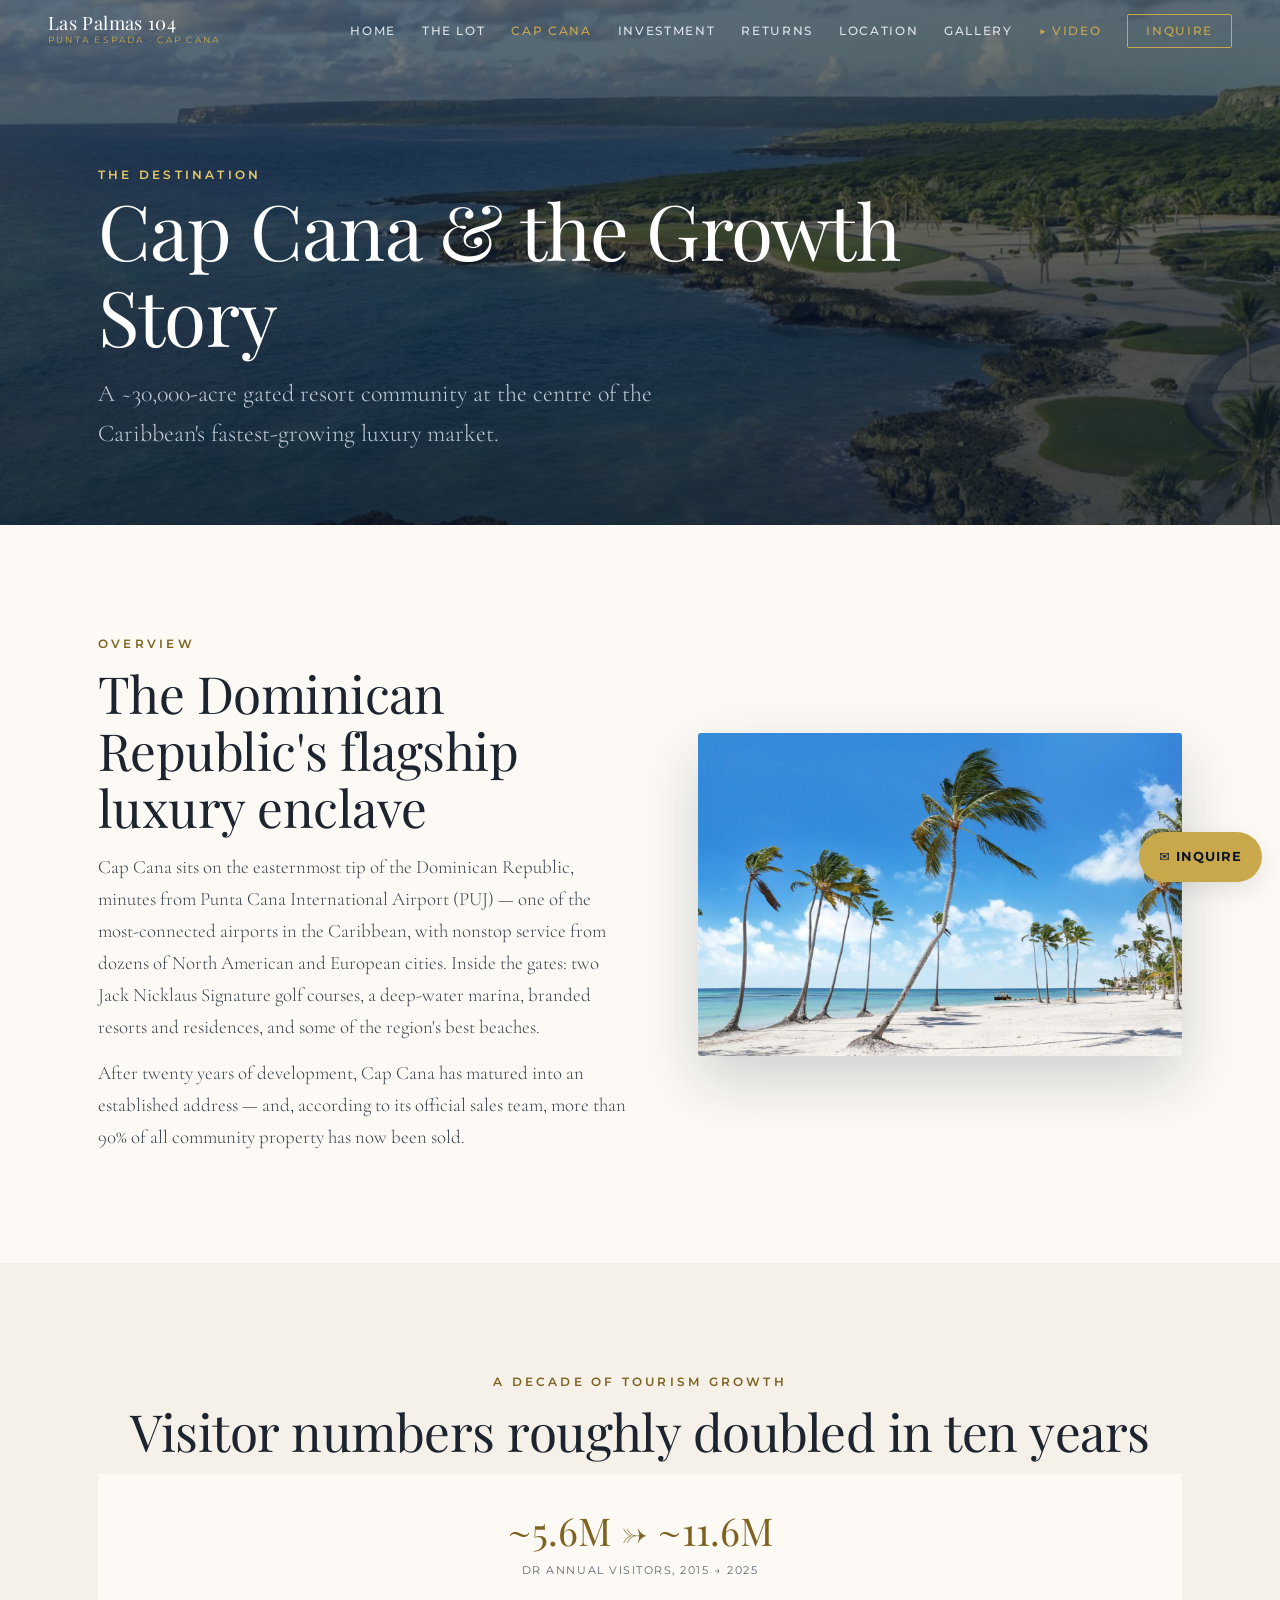
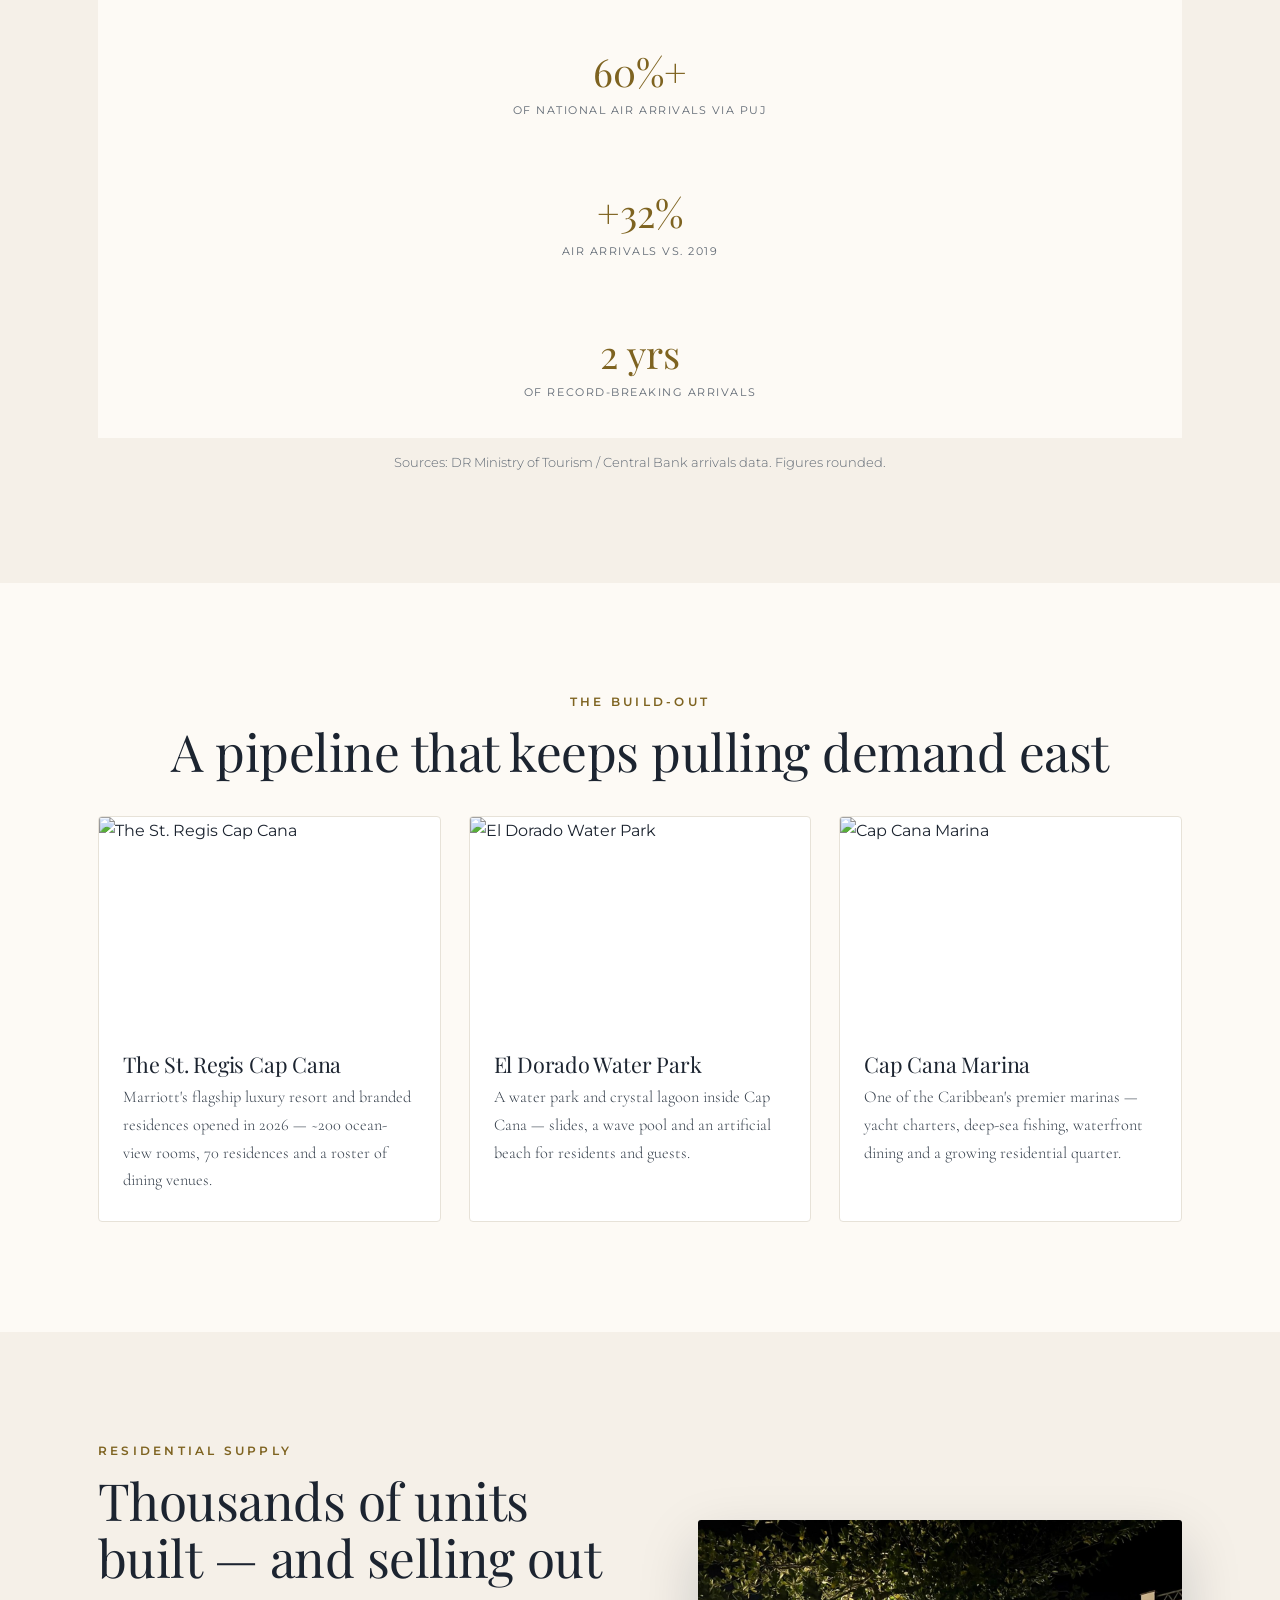
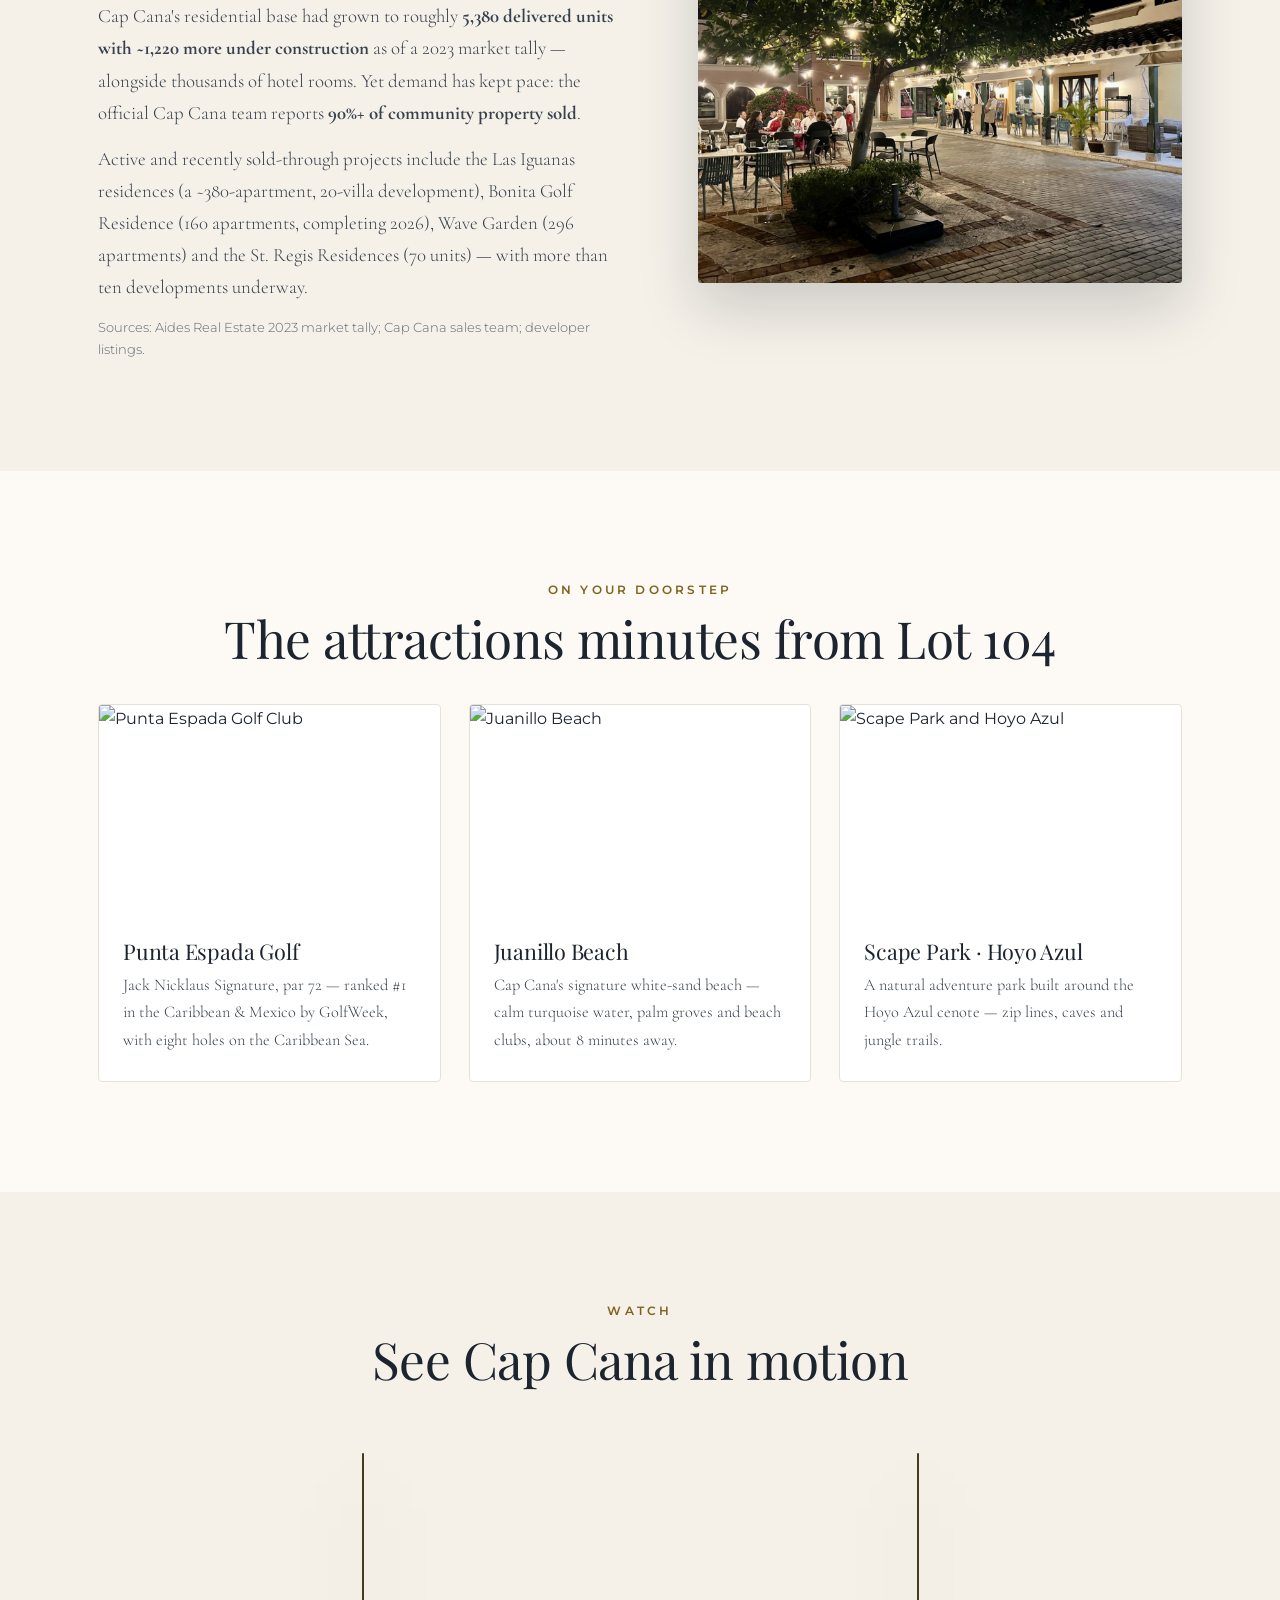
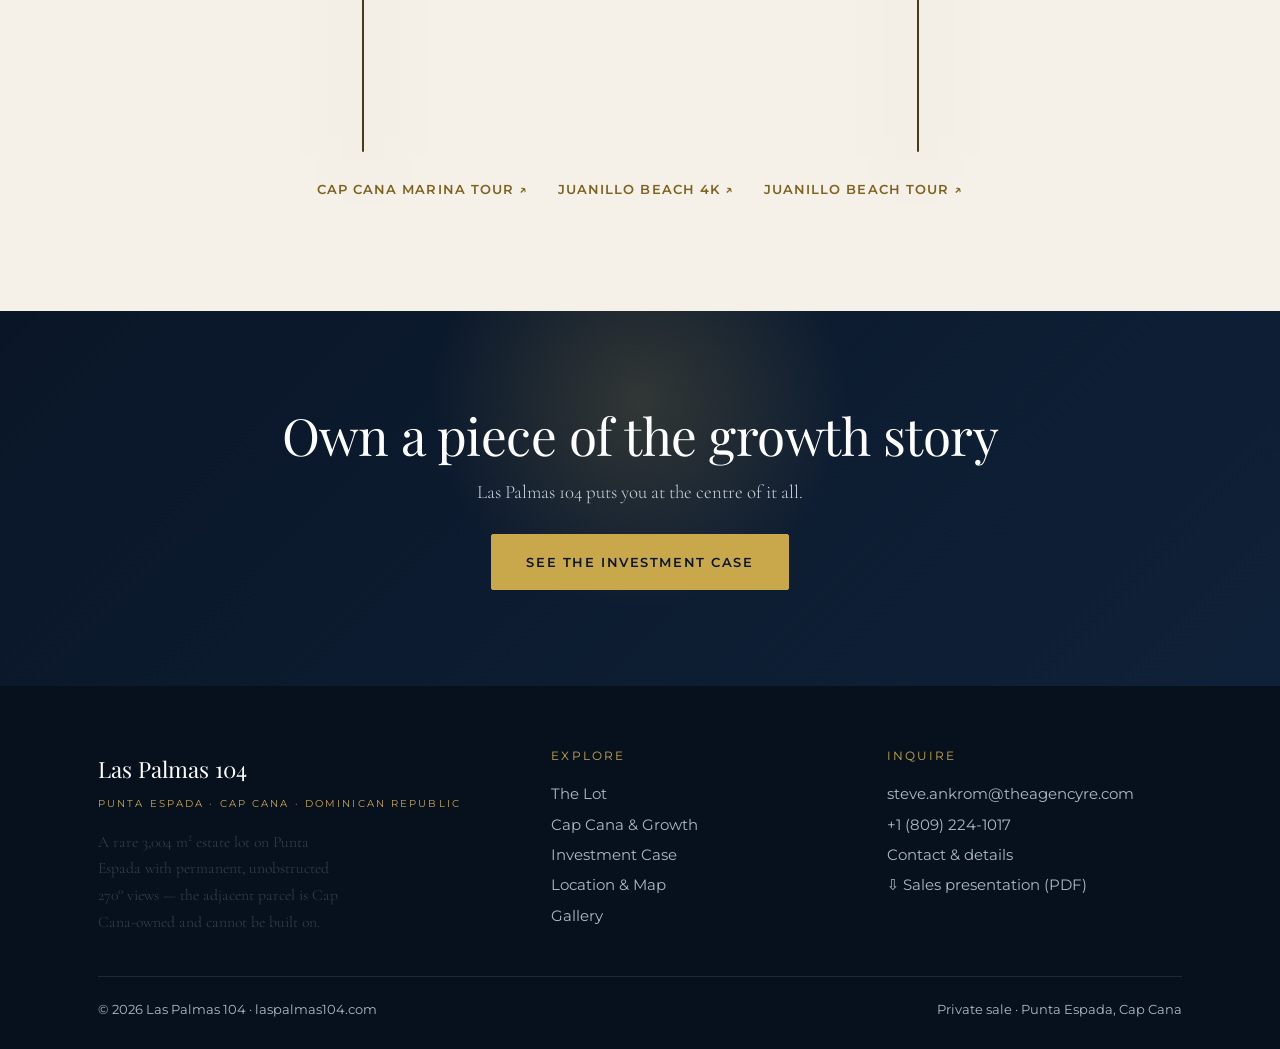
==== commit 95a2e2cc: "Add video CTAs: gold nav link (all pages) + hero button" ====
--- a/cap-cana.html
+++ b/cap-cana.html
@@ -19,10 +19,10 @@
 <body>
 <nav class="nav" id="nav">
   <a class="nav-logo" href="index.html"><span class="t">Las Palmas 104</span><span class="s">Punta Espada · Cap Cana</span></a>
-  <ul class="nav-links"><li><a href="index.html">Home</a></li><li><a href="the-lot.html">The Lot</a></li><li><a href="cap-cana.html" class="active">Cap Cana</a></li><li><a href="investment.html">Investment</a></li><li><a href="returns.html">Returns</a></li><li><a href="location.html">Location</a></li><li><a href="gallery.html">Gallery</a></li><li><a class="nav-cta" href="contact.html">Inquire</a></li></ul>
+  <ul class="nav-links"><li><a href="index.html">Home</a></li><li><a href="the-lot.html">The Lot</a></li><li><a href="cap-cana.html" class="active">Cap Cana</a></li><li><a href="investment.html">Investment</a></li><li><a href="returns.html">Returns</a></li><li><a href="location.html">Location</a></li><li><a href="gallery.html">Gallery</a></li><li><a class="nav-video" href="index.html#video">&#9654; Video</a></li><li><a class="nav-cta" href="contact.html">Inquire</a></li></ul>
   <button class="burger" aria-label="Menu"><span></span><span></span><span></span></button>
 </nav>
-<div class="mobile" id="mobile"><button class="close" aria-label="Close">&times;</button><a href="index.html">Home</a><a href="the-lot.html">The Lot</a><a href="cap-cana.html">Cap Cana</a><a href="investment.html">Investment</a><a href="returns.html">Returns</a><a href="location.html">Location</a><a href="gallery.html">Gallery</a><a href="contact.html">Contact</a></div>
+<div class="mobile" id="mobile"><button class="close" aria-label="Close">&times;</button><a href="index.html">Home</a><a href="the-lot.html">The Lot</a><a href="cap-cana.html">Cap Cana</a><a href="investment.html">Investment</a><a href="returns.html">Returns</a><a href="location.html">Location</a><a href="gallery.html">Gallery</a><a href="index.html#video">&#9654; Video</a><a href="contact.html">Contact</a></div>
 
 <header class="phero" style="background-image:url('images/gallery-05.jpg')">
   <div class="container"><p class="overline">The Destination</p><h1>Cap Cana &amp; the Growth Story</h1><p class="lead">A ~30,000-acre gated resort community at the centre of the Caribbean's fastest-growing luxury market.</p></div>
--- a/assets/css/site.css
+++ b/assets/css/site.css
@@ -402,3 +402,13 @@
 
 /* paired CTA buttons */
 .cta-btns{display:flex;gap:14px;justify-content:center;flex-wrap:wrap}
+
+
+/* --- Prominent inline video --- */
+.videofeat{background:linear-gradient(135deg,var(--navy),var(--navy-2))}
+.vframe{max-width:1040px;margin:28px auto 0;border-radius:6px;overflow:hidden;background:#000;box-shadow:0 30px 80px rgba(0,0,0,.45);border:1px solid rgba(201,168,76,.35)}
+.vframe video{width:100%;height:auto;display:block}
+.vnote{margin-top:14px;font-size:.8rem}
+
+.nav-video{color:var(--gold)!important;font-weight:600}
+.nav-video:hover{color:#fff!important}
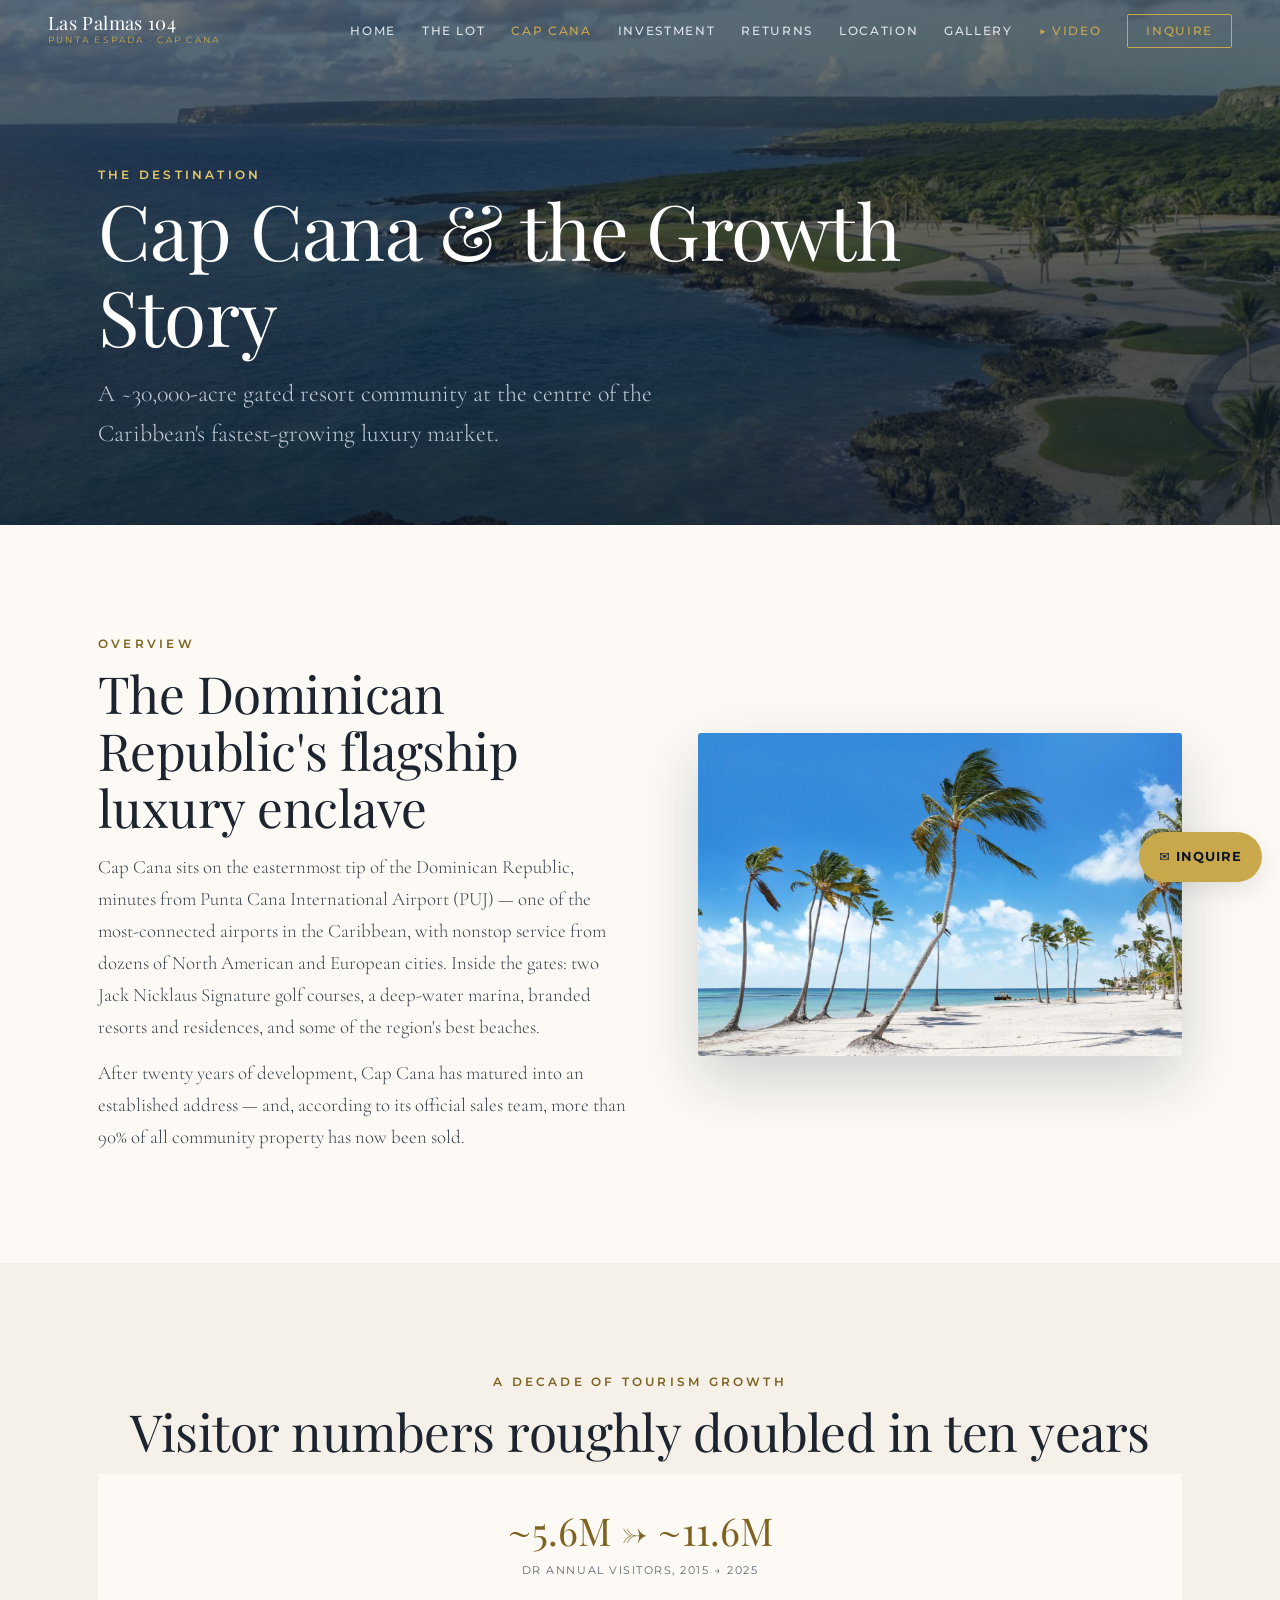
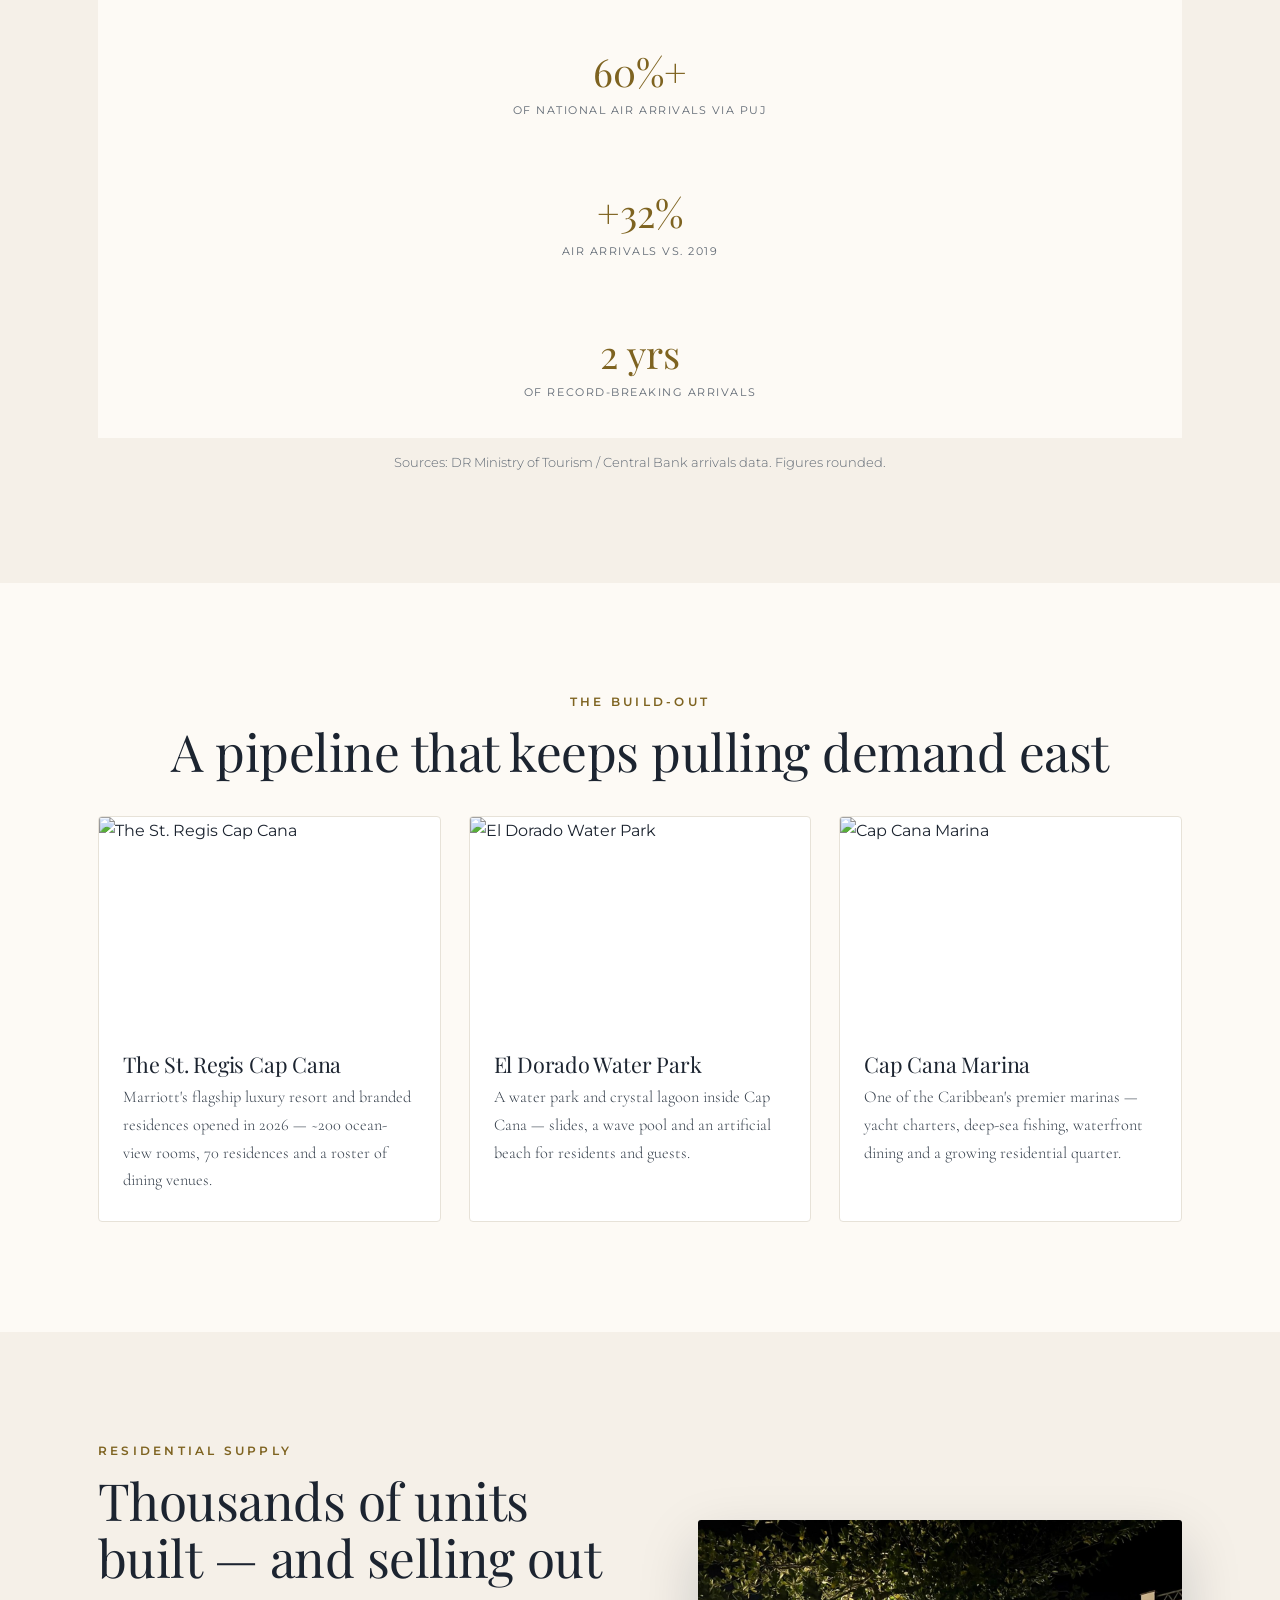
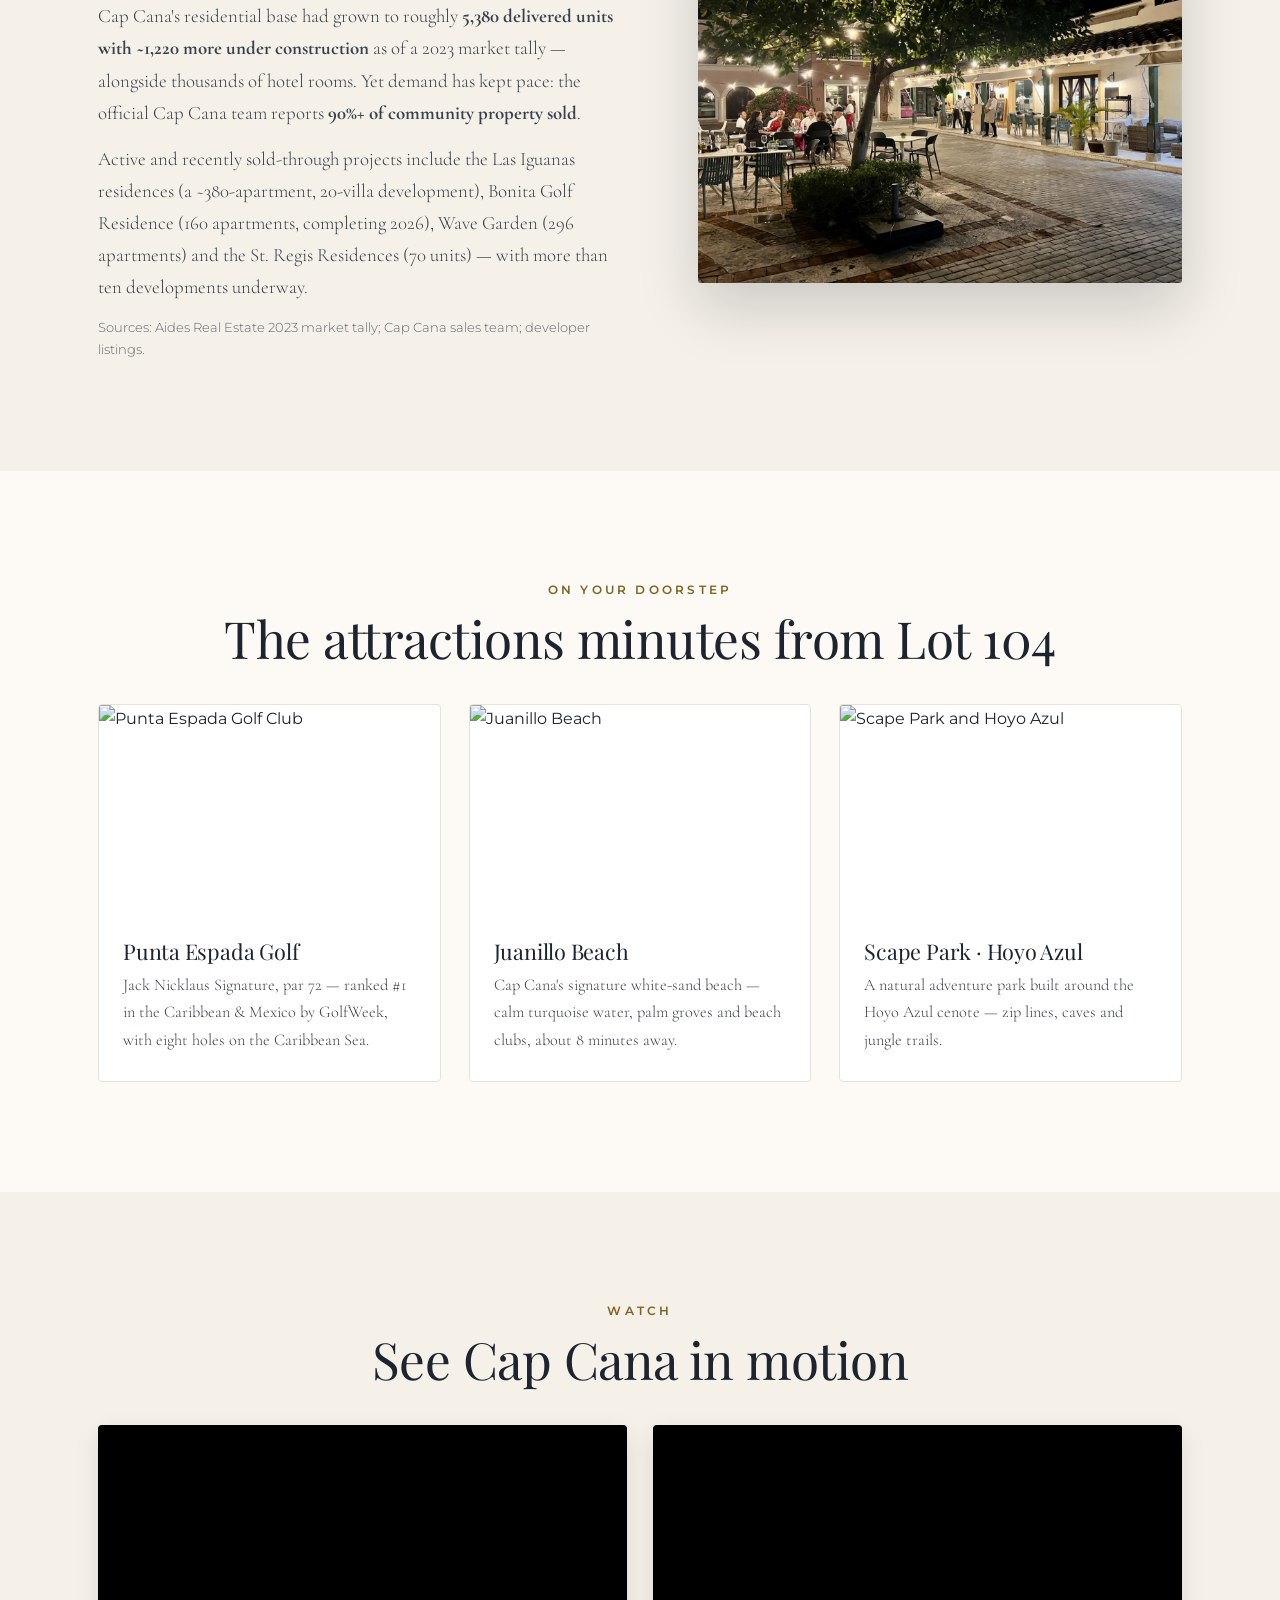
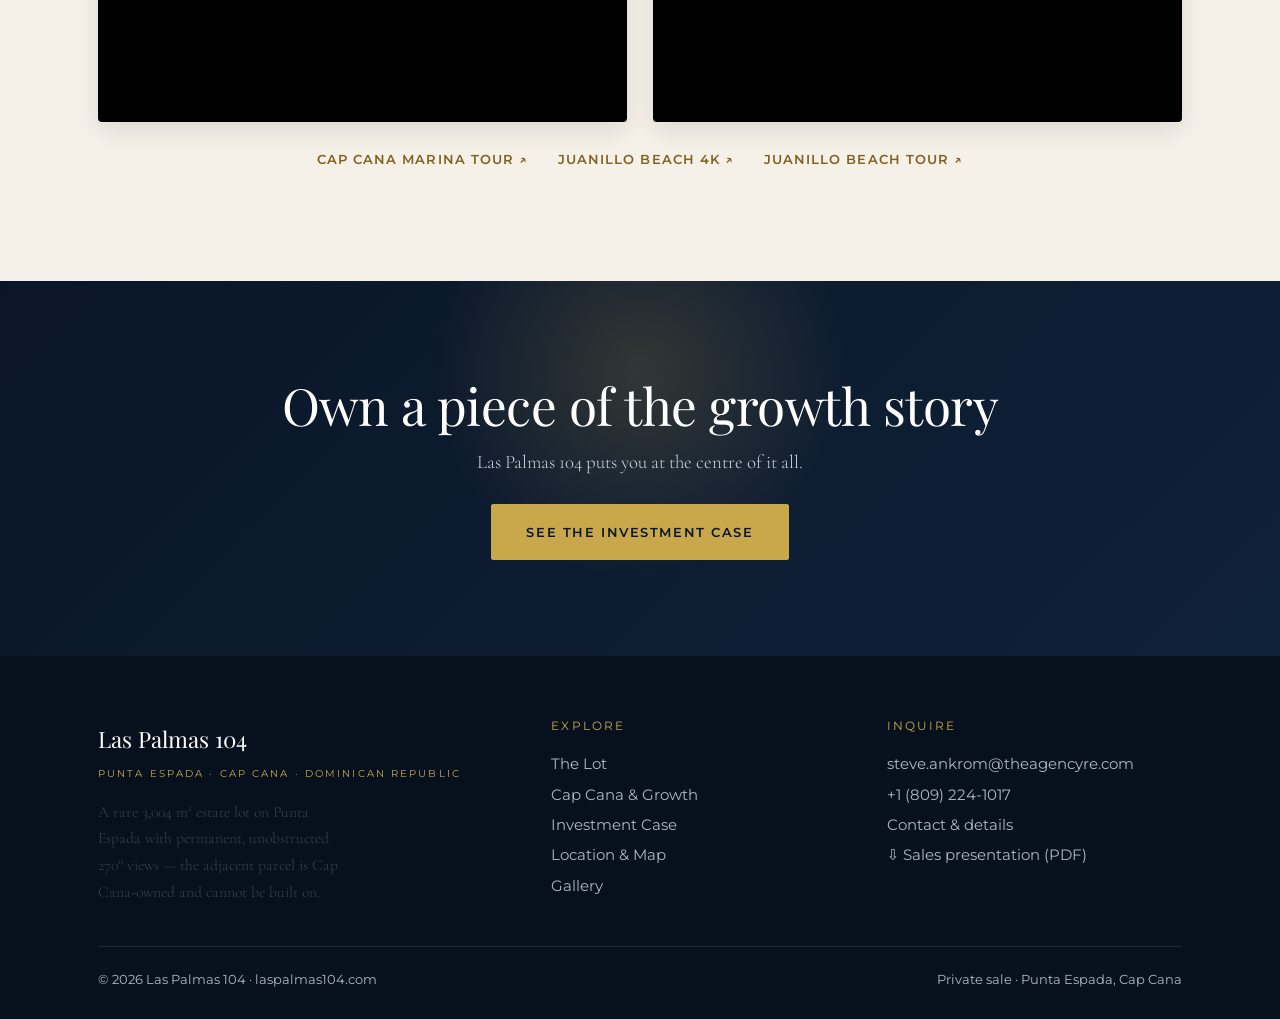
==== commit d3161097: "Fix video band contrast + cropping: self-contained .videofeat, dedicated .vplayer class, cache-bust " ====
--- a/cap-cana.html
+++ b/cap-cana.html
@@ -13,7 +13,7 @@
 <meta property="og:image" content="https://www.laspalmas104.com/images/gallery-05.jpg">
 <meta property="og:url" content="https://www.laspalmas104.com/cap-cana">
 <meta name="twitter:card" content="summary_large_image">
-<link rel="stylesheet" href="assets/css/site.css">
+<link rel="stylesheet" href="assets/css/site.css?v=20260730b">
 
 </head>
 <body>
--- a/assets/css/site.css
+++ b/assets/css/site.css
@@ -404,11 +404,18 @@
 .cta-btns{display:flex;gap:14px;justify-content:center;flex-wrap:wrap}
 
 
-/* --- Prominent inline video --- */
+/* --- Prominent inline video band (self-contained dark section) --- */
 .videofeat{background:linear-gradient(135deg,var(--navy),var(--navy-2))}
-.vframe{max-width:1040px;margin:28px auto 0;border-radius:6px;overflow:hidden;background:#000;box-shadow:0 30px 80px rgba(0,0,0,.45);border:1px solid rgba(201,168,76,.35)}
-.vframe video{width:100%;height:auto;display:block}
+.videofeat .overline{color:var(--gold-lt)}
+.videofeat h2{color:#fff}
+.videofeat p{color:#cdd6df}
+.videofeat .vnote{color:#9fb0c0}
+.videofeat a{color:var(--gold-lt)}
+.videofeat a:hover{color:#fff}
 .vnote{margin-top:14px;font-size:.8rem}
+/* dedicated player wrapper (separate from .vframe used by YouTube iframes) */
+.vplayer{max-width:1040px;margin:28px auto 0;border-radius:6px;overflow:hidden;background:#000;box-shadow:0 30px 80px rgba(0,0,0,.45);border:1px solid rgba(201,168,76,.35)}
+.vplayer video{width:100%;height:auto;display:block}
 
 .nav-video{color:var(--gold)!important;font-weight:600}
 .nav-video:hover{color:#fff!important}
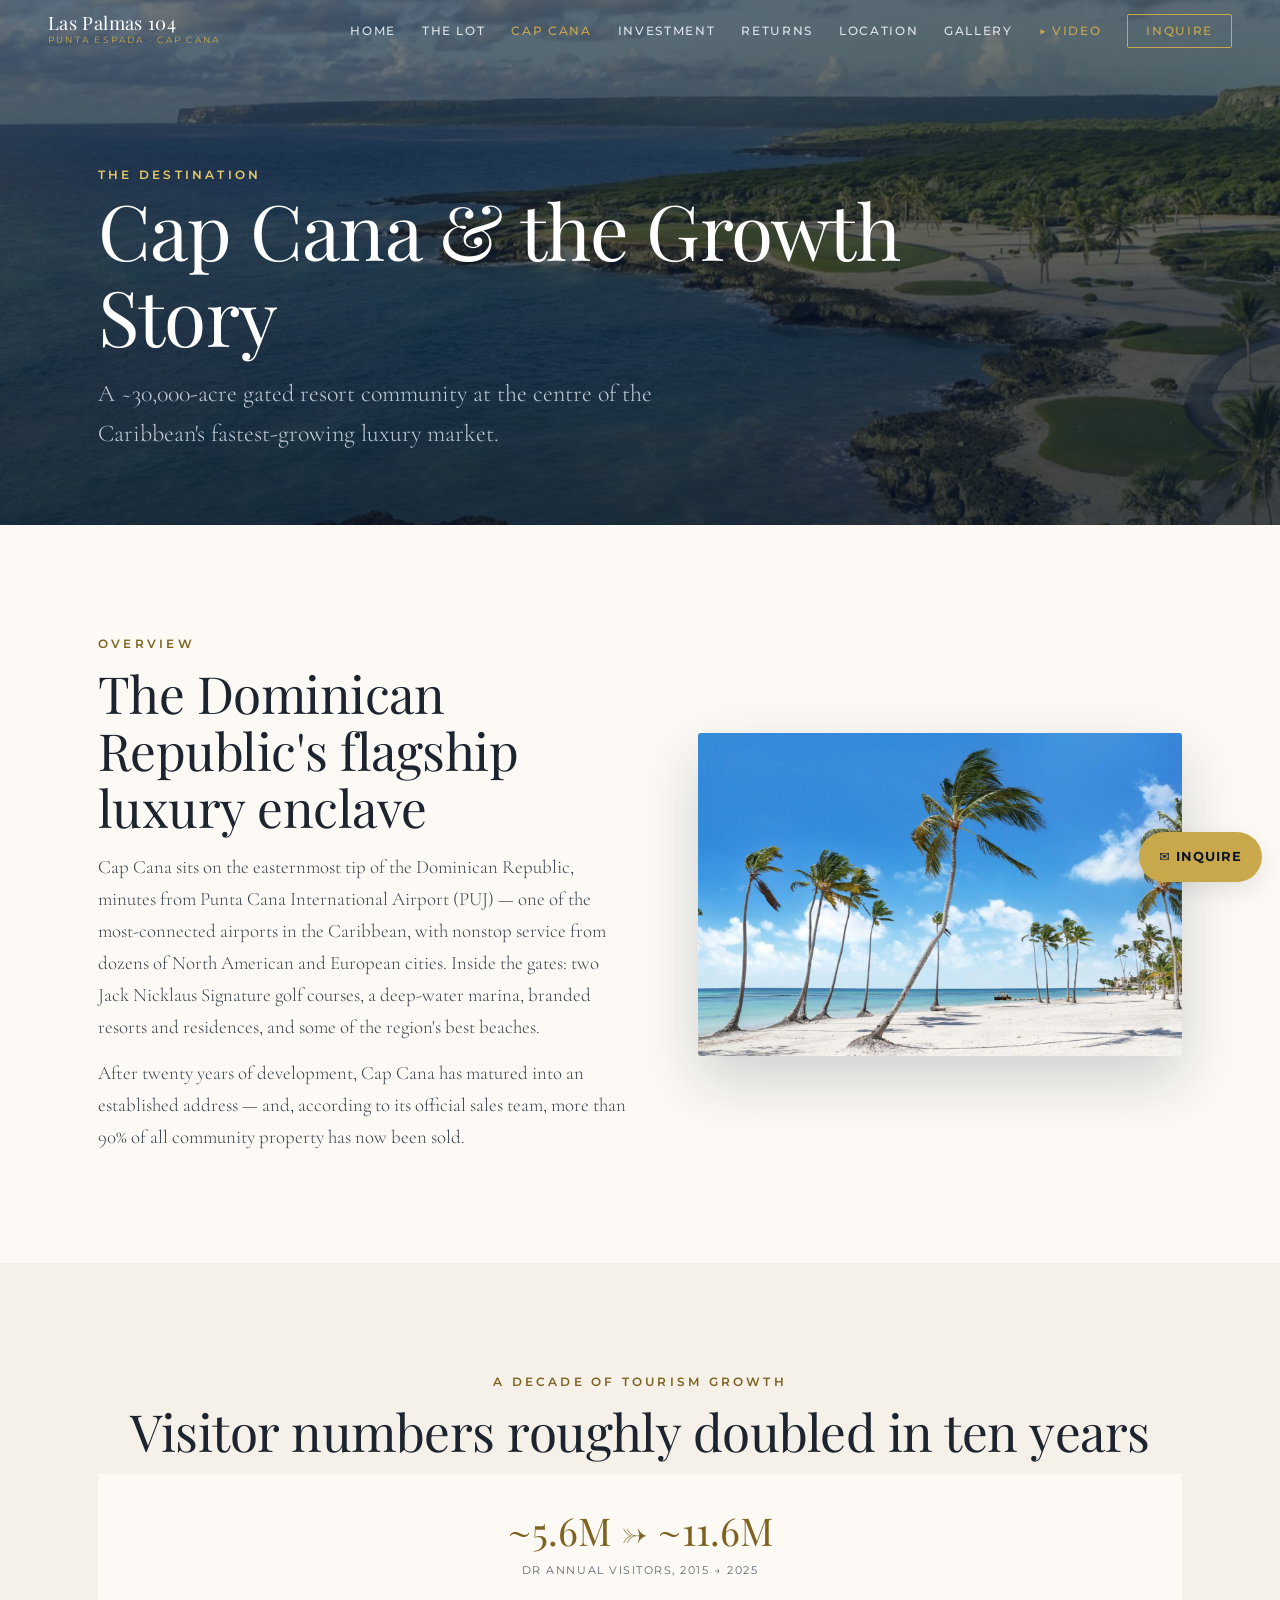
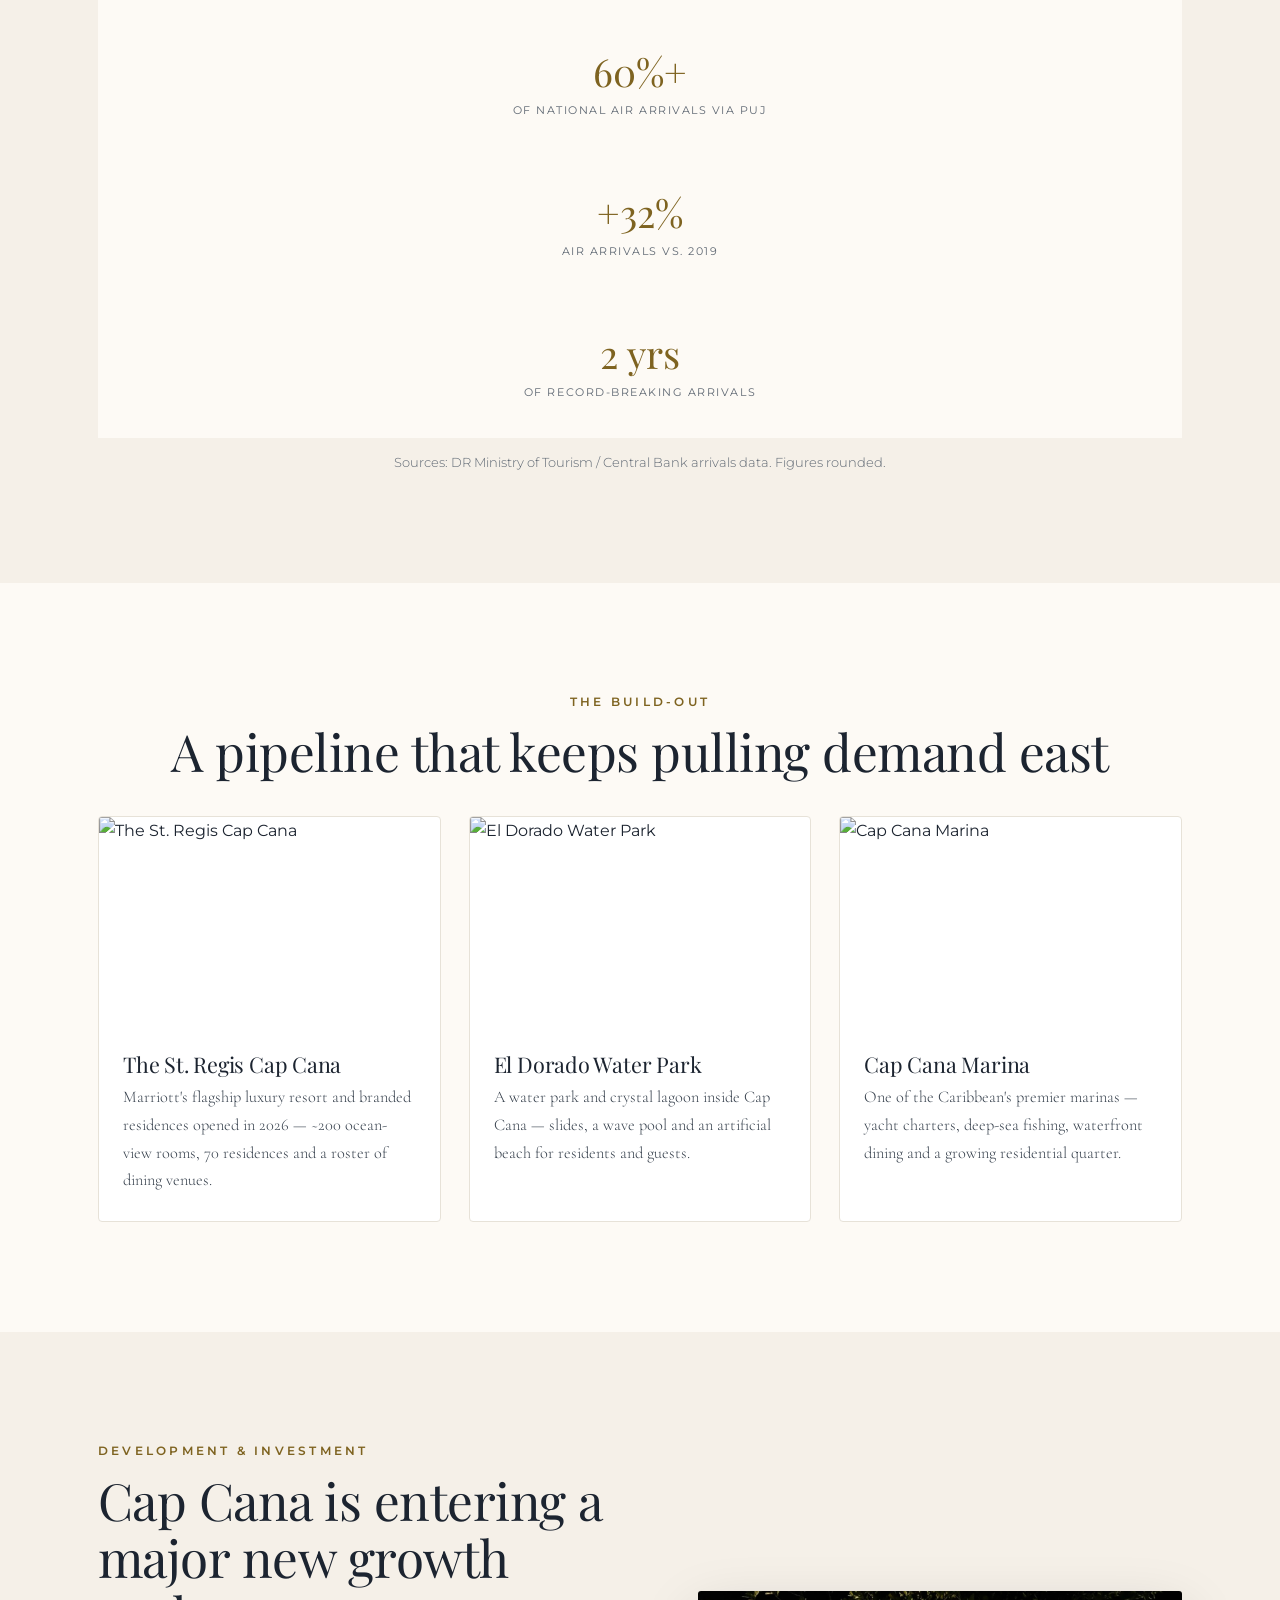
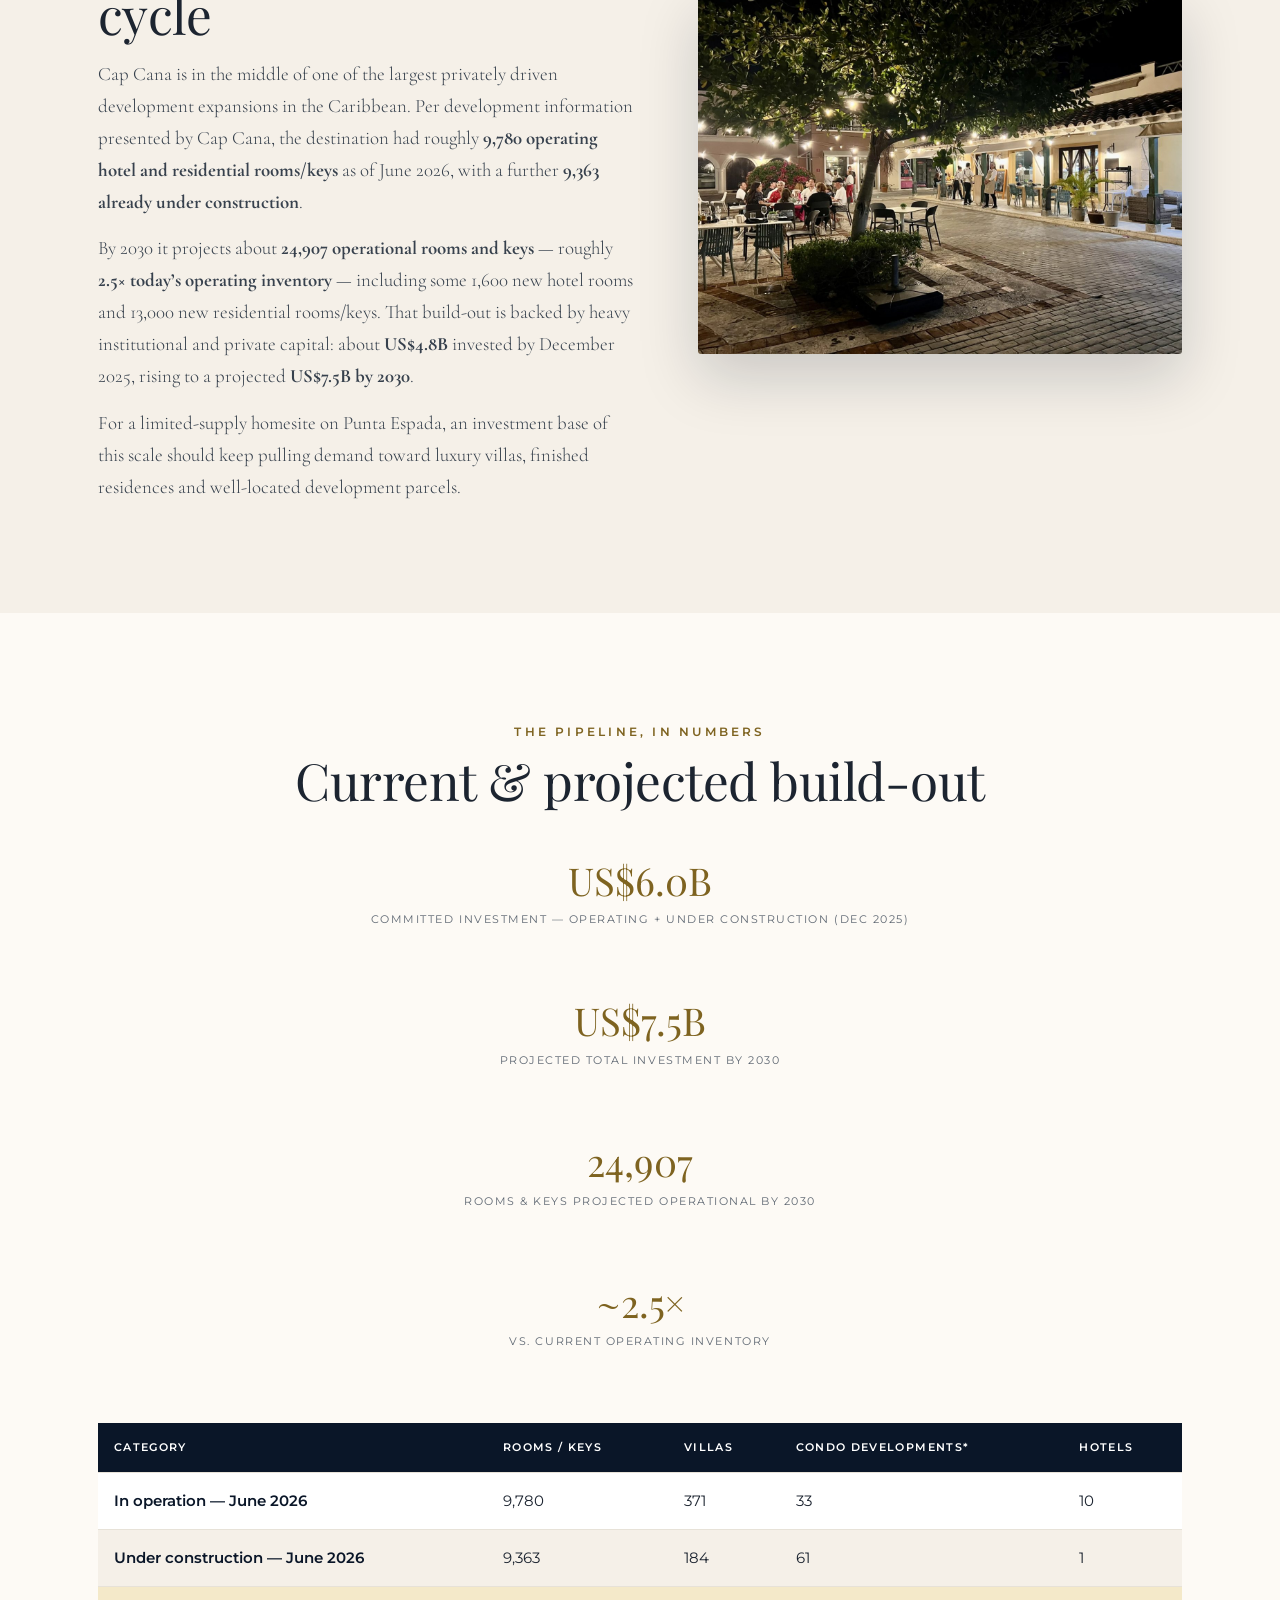
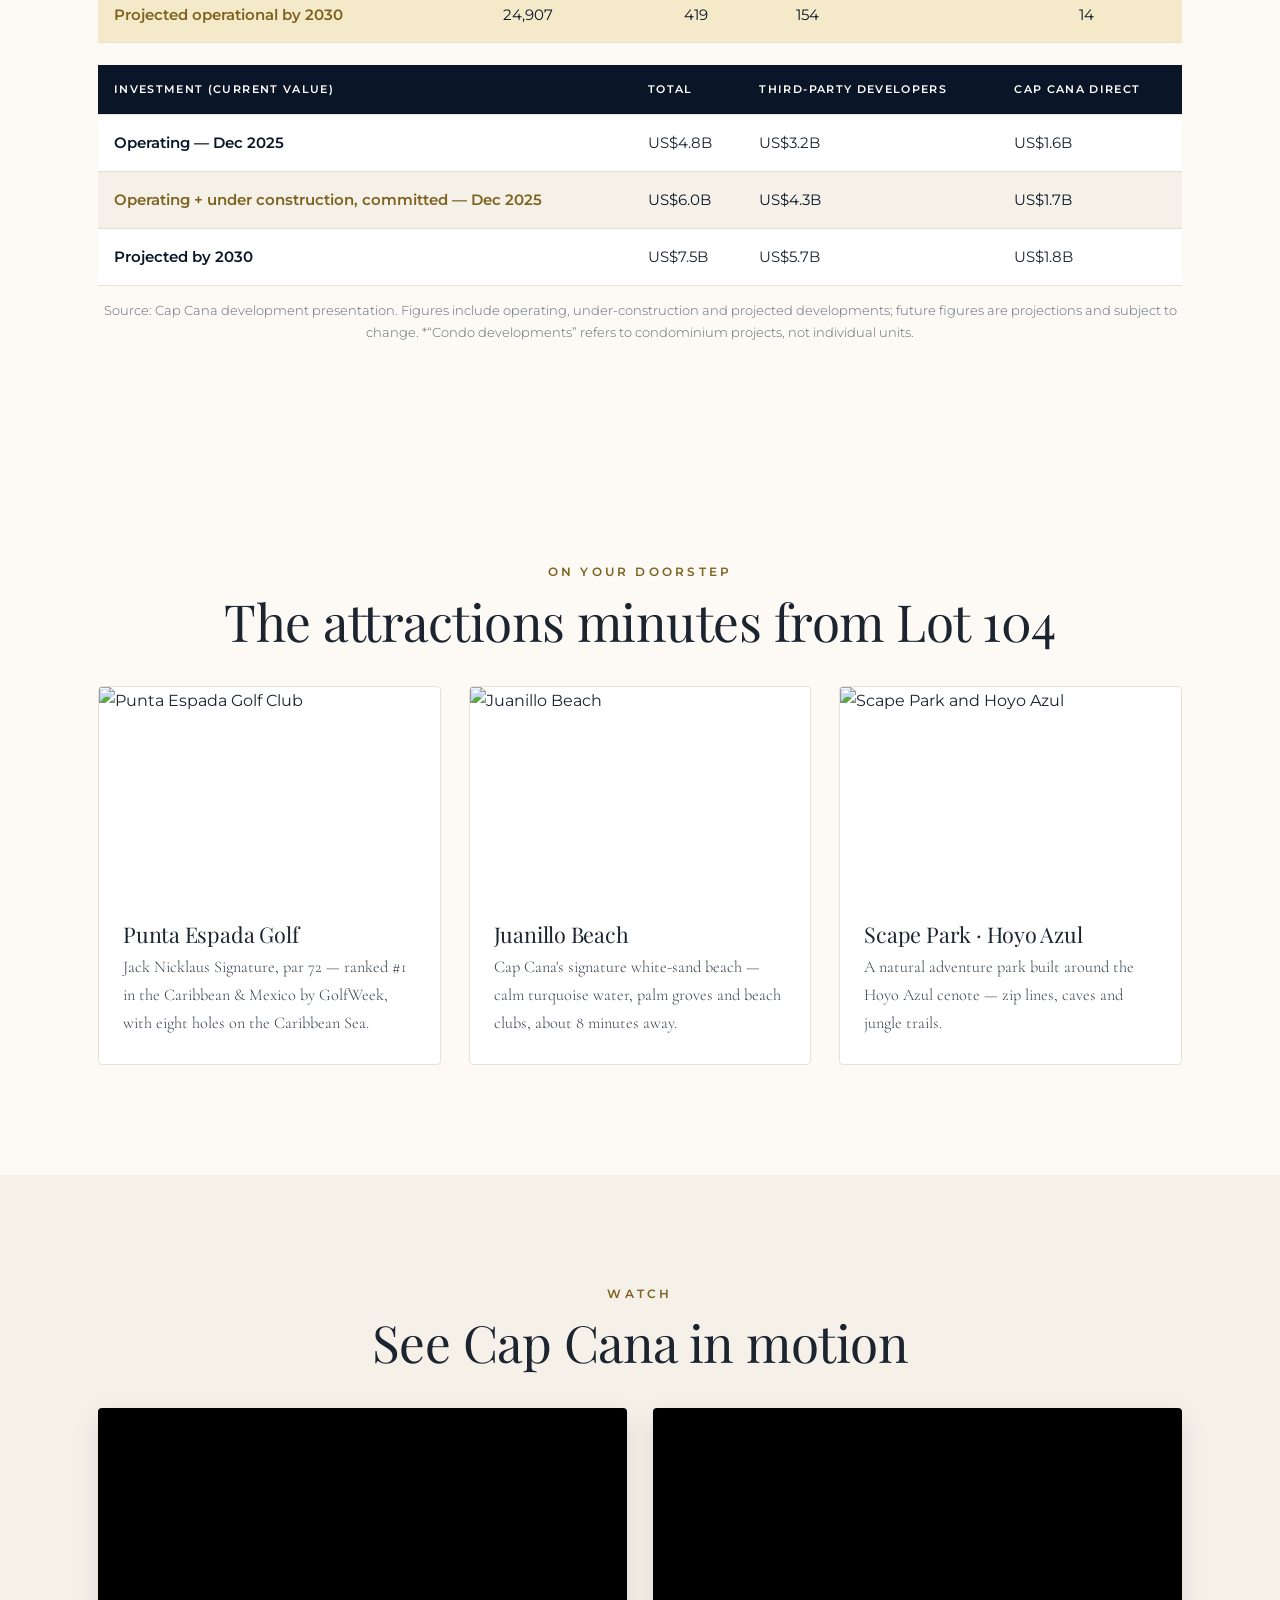
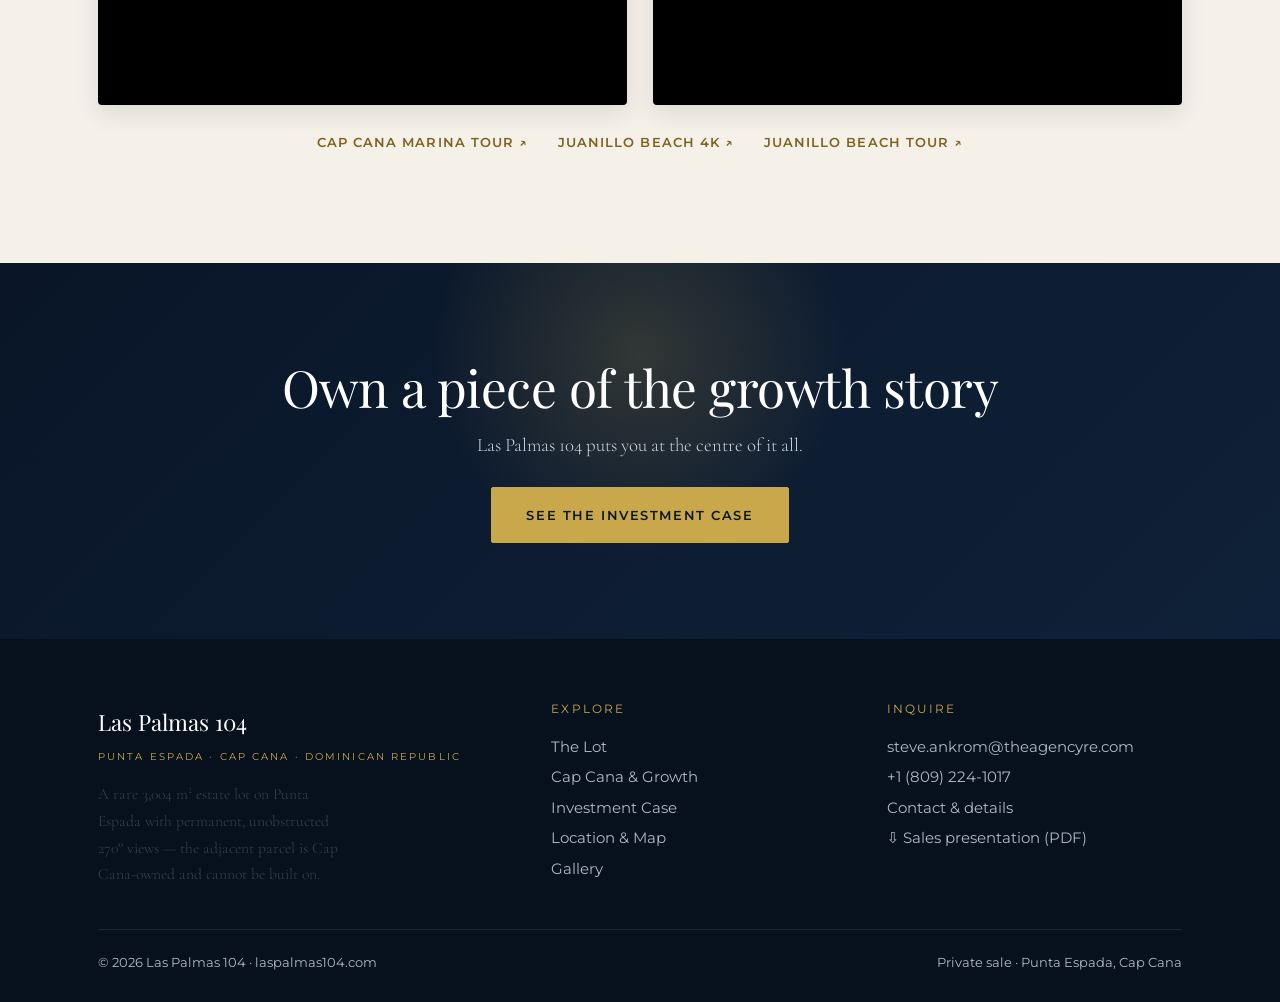
==== commit b1289f89: "Refresh Cap Cana development section with current 2026 development + investment data" ====
--- a/cap-cana.html
+++ b/cap-cana.html
@@ -13,7 +13,7 @@
 <meta property="og:image" content="https://www.laspalmas104.com/images/gallery-05.jpg">
 <meta property="og:url" content="https://www.laspalmas104.com/cap-cana">
 <meta name="twitter:card" content="summary_large_image">
-<link rel="stylesheet" href="assets/css/site.css?v=20260730b">
+<link rel="stylesheet" href="assets/css/site.css?v=20260730c">
 
 </head>
 <body>
@@ -69,13 +69,46 @@
 <section class="sec alt reveal">
   <div class="container split">
     <div class="split-txt">
-      <p class="overline">Residential Supply</p>
-      <h2>Thousands of units built — and selling out</h2>
-      <p>Cap Cana's residential base had grown to roughly <strong>5,380 delivered units with ~1,220 more under construction</strong> as of a 2023 market tally — alongside thousands of hotel rooms. Yet demand has kept pace: the official Cap Cana team reports <strong>90%+ of community property sold</strong>.</p>
-      <p>Active and recently sold-through projects include the Las Iguanas residences (a ~380-apartment, 20-villa development), Bonita Golf Residence (160 apartments, completing 2026), Wave Garden (296 apartments) and the St. Regis Residences (70 units) — with more than ten developments underway.</p>
-      <p class="fine">Sources: Aides Real Estate 2023 market tally; Cap Cana sales team; developer listings.</p>
+      <p class="overline">Development &amp; Investment</p>
+      <h2>Cap Cana is entering a major new growth cycle</h2>
+      <p>Cap Cana is in the middle of one of the largest privately driven development expansions in the Caribbean. Per development information presented by Cap Cana, the destination had roughly <strong>9,780 operating hotel and residential rooms/keys</strong> as of June 2026, with a further <strong>9,363 already under construction</strong>.</p>
+      <p>By 2030 it projects about <strong>24,907 operational rooms and keys</strong> &mdash; roughly <strong>2.5&times; today&rsquo;s operating inventory</strong> &mdash; including some 1,600 new hotel rooms and 13,000 new residential rooms/keys. That build-out is backed by heavy institutional and private capital: about <strong>US$4.8B</strong> invested by December 2025, rising to a projected <strong>US$7.5B by 2030</strong>.</p>
+      <p>For a limited-supply homesite on Punta Espada, an investment base of this scale should keep pulling demand toward luxury villas, finished residences and well-located development parcels.</p>
     </div>
-    <div class="split-img"><img src="images/gallery-07.jpg" alt="Cap Cana residences" loading="lazy"></div>
+    <div class="split-img"><img src="images/gallery-07.jpg" alt="Cap Cana development" loading="lazy"></div>
+  </div>
+</section>
+
+<section class="sec reveal">
+  <div class="container">
+    <p class="overline center">The Pipeline, In Numbers</p>
+    <h2 class="center">Current &amp; projected build-out</h2>
+    <div class="strip-grid four">
+      <div><span class="n">US$6.0B</span><span class="l">Committed investment &mdash; operating + under construction (Dec 2025)</span></div>
+      <div><span class="n">US$7.5B</span><span class="l">Projected total investment by 2030</span></div>
+      <div><span class="n">24,907</span><span class="l">Rooms &amp; keys projected operational by 2030</span></div>
+      <div><span class="n">~2.5&times;</span><span class="l">vs. current operating inventory</span></div>
+    </div>
+
+    <table class="tbl" style="margin-top:36px">
+      <thead><tr><th>Category</th><th>Rooms / Keys</th><th>Villas</th><th>Condo developments*</th><th>Hotels</th></tr></thead>
+      <tbody>
+        <tr><td>In operation &mdash; June 2026</td><td>9,780</td><td>371</td><td>33</td><td>10</td></tr>
+        <tr><td>Under construction &mdash; June 2026</td><td>9,363</td><td>184</td><td>61</td><td>1</td></tr>
+        <tr class="hl"><td>Projected operational by 2030</td><td>24,907</td><td>419</td><td>154</td><td>14</td></tr>
+      </tbody>
+    </table>
+
+    <table class="tbl" style="margin-top:22px">
+      <thead><tr><th>Investment (current value)</th><th>Total</th><th>Third-party developers</th><th>Cap Cana direct</th></tr></thead>
+      <tbody>
+        <tr><td>Operating &mdash; Dec 2025</td><td>US$4.8B</td><td>US$3.2B</td><td>US$1.6B</td></tr>
+        <tr class="hl"><td>Operating + under construction, committed &mdash; Dec 2025</td><td>US$6.0B</td><td>US$4.3B</td><td>US$1.7B</td></tr>
+        <tr><td>Projected by 2030</td><td>US$7.5B</td><td>US$5.7B</td><td>US$1.8B</td></tr>
+      </tbody>
+    </table>
+
+    <p class="fine center">Source: Cap Cana development presentation. Figures include operating, under-construction and projected developments; future figures are projections and subject to change. *&ldquo;Condo developments&rdquo; refers to condominium projects, not individual units.</p>
   </div>
 </section>
 
--- a/assets/css/site.css
+++ b/assets/css/site.css
@@ -76,7 +76,7 @@
 .hero{position:relative;min-height:100vh;display:flex;align-items:center;color:#fff;overflow:hidden}
 .hero-bg{position:absolute;inset:0;z-index:0}
 .hero-bg img{width:100%;height:100%;object-fit:cover}
-.hero-bg::after{content:"";position:absolute;inset:0;background:linear-gradient(180deg,rgba(10,22,40,.62),rgba(10,22,40,.42) 40%,rgba(10,22,40,.82))}
+.hero-bg::after{content:"";position:absolute;inset:0;background:linear-gradient(180deg,rgba(10,22,40,.50),rgba(10,22,40,.34) 40%,rgba(10,22,40,.66))}
 .hero-inner{position:relative;z-index:2;padding:120px 0 70px}
 .hero h1{color:#fff;max-width:16ch}
 .hero .lead{color:#eef2f6;max-width:44ch;margin:20px 0 32px}
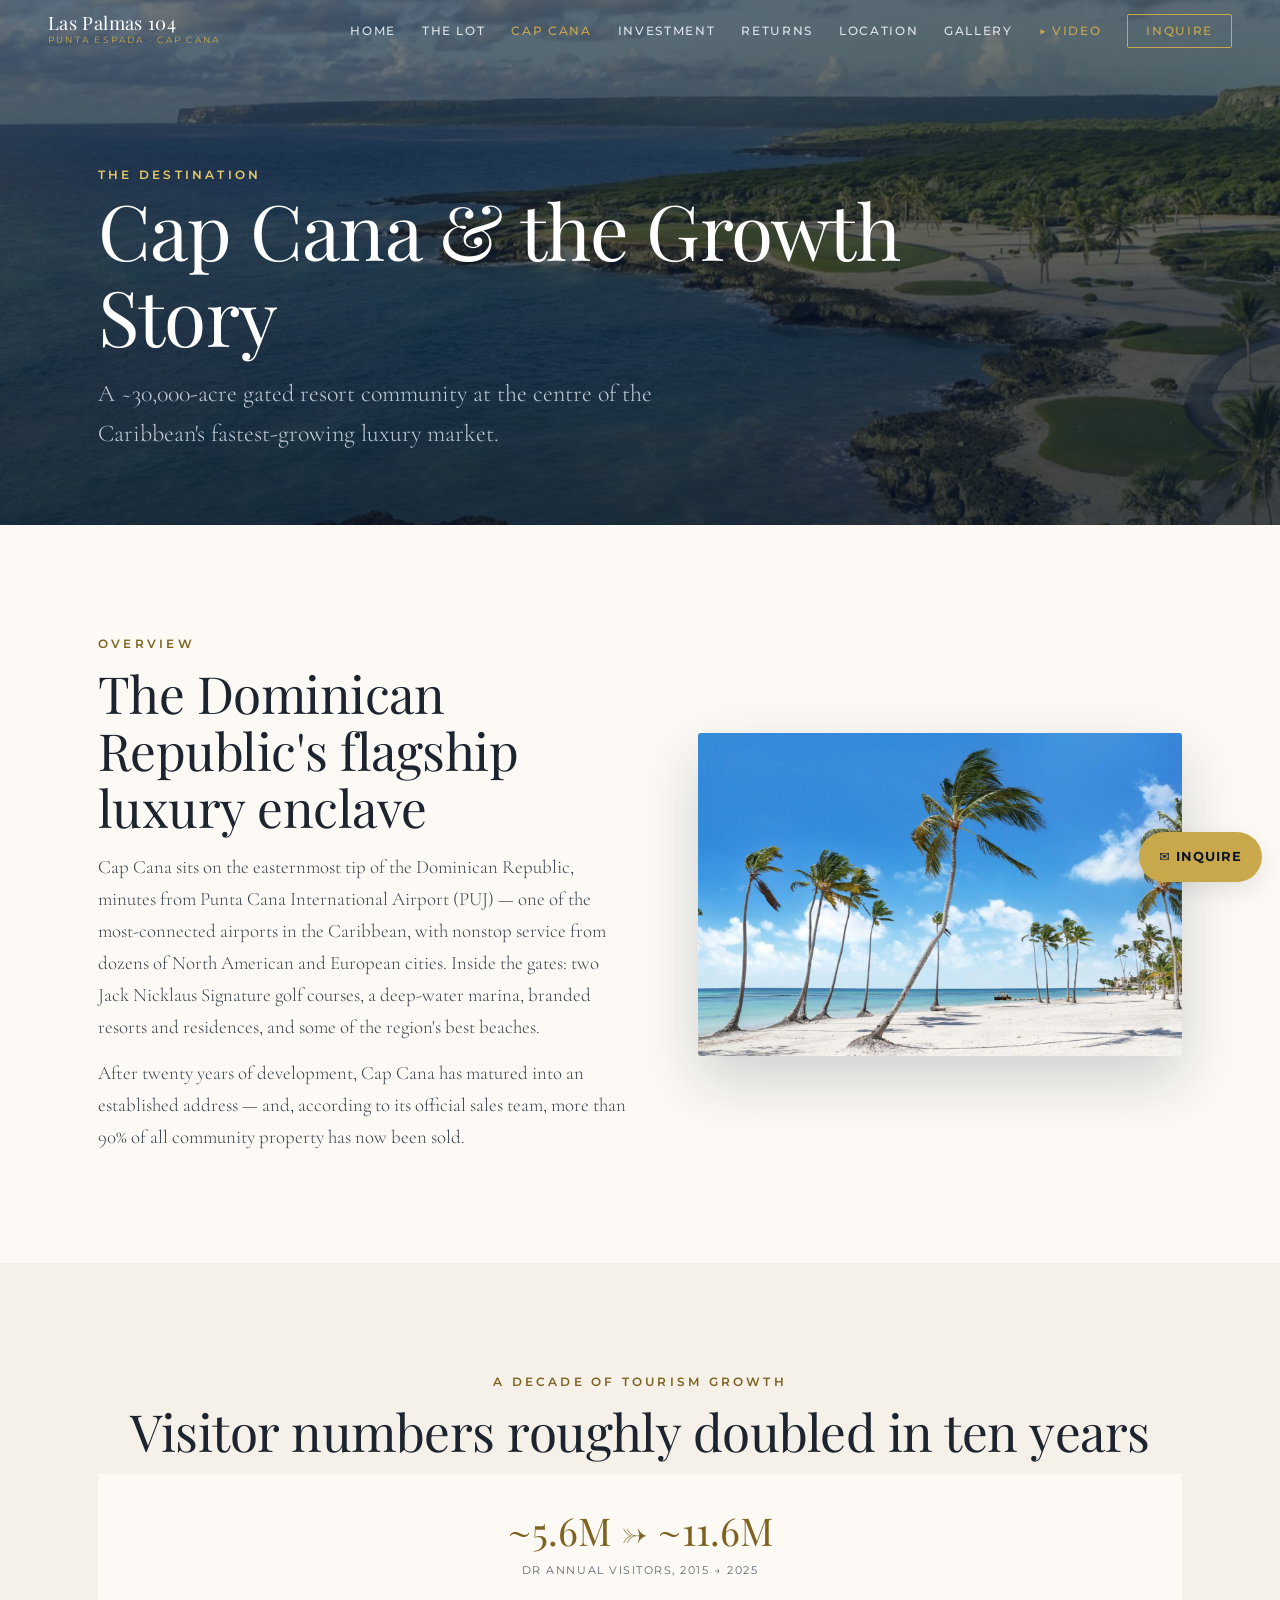
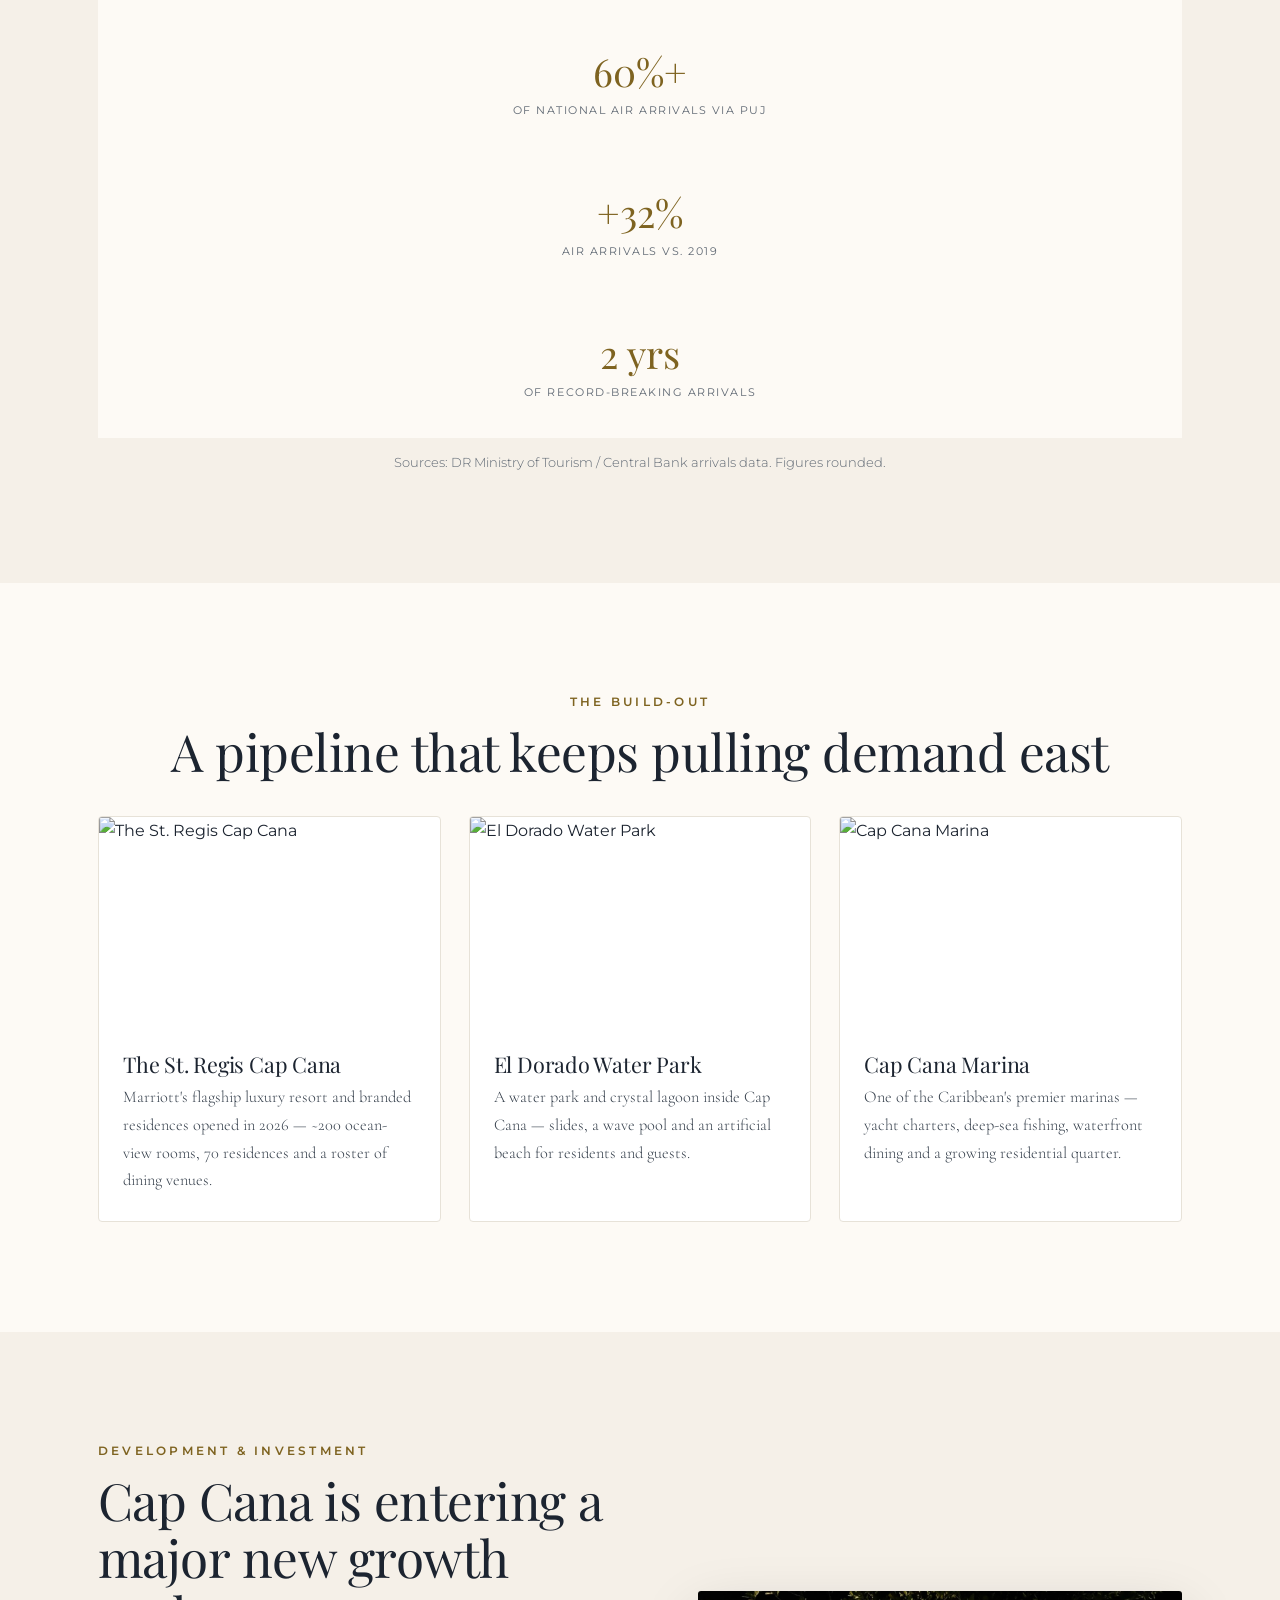
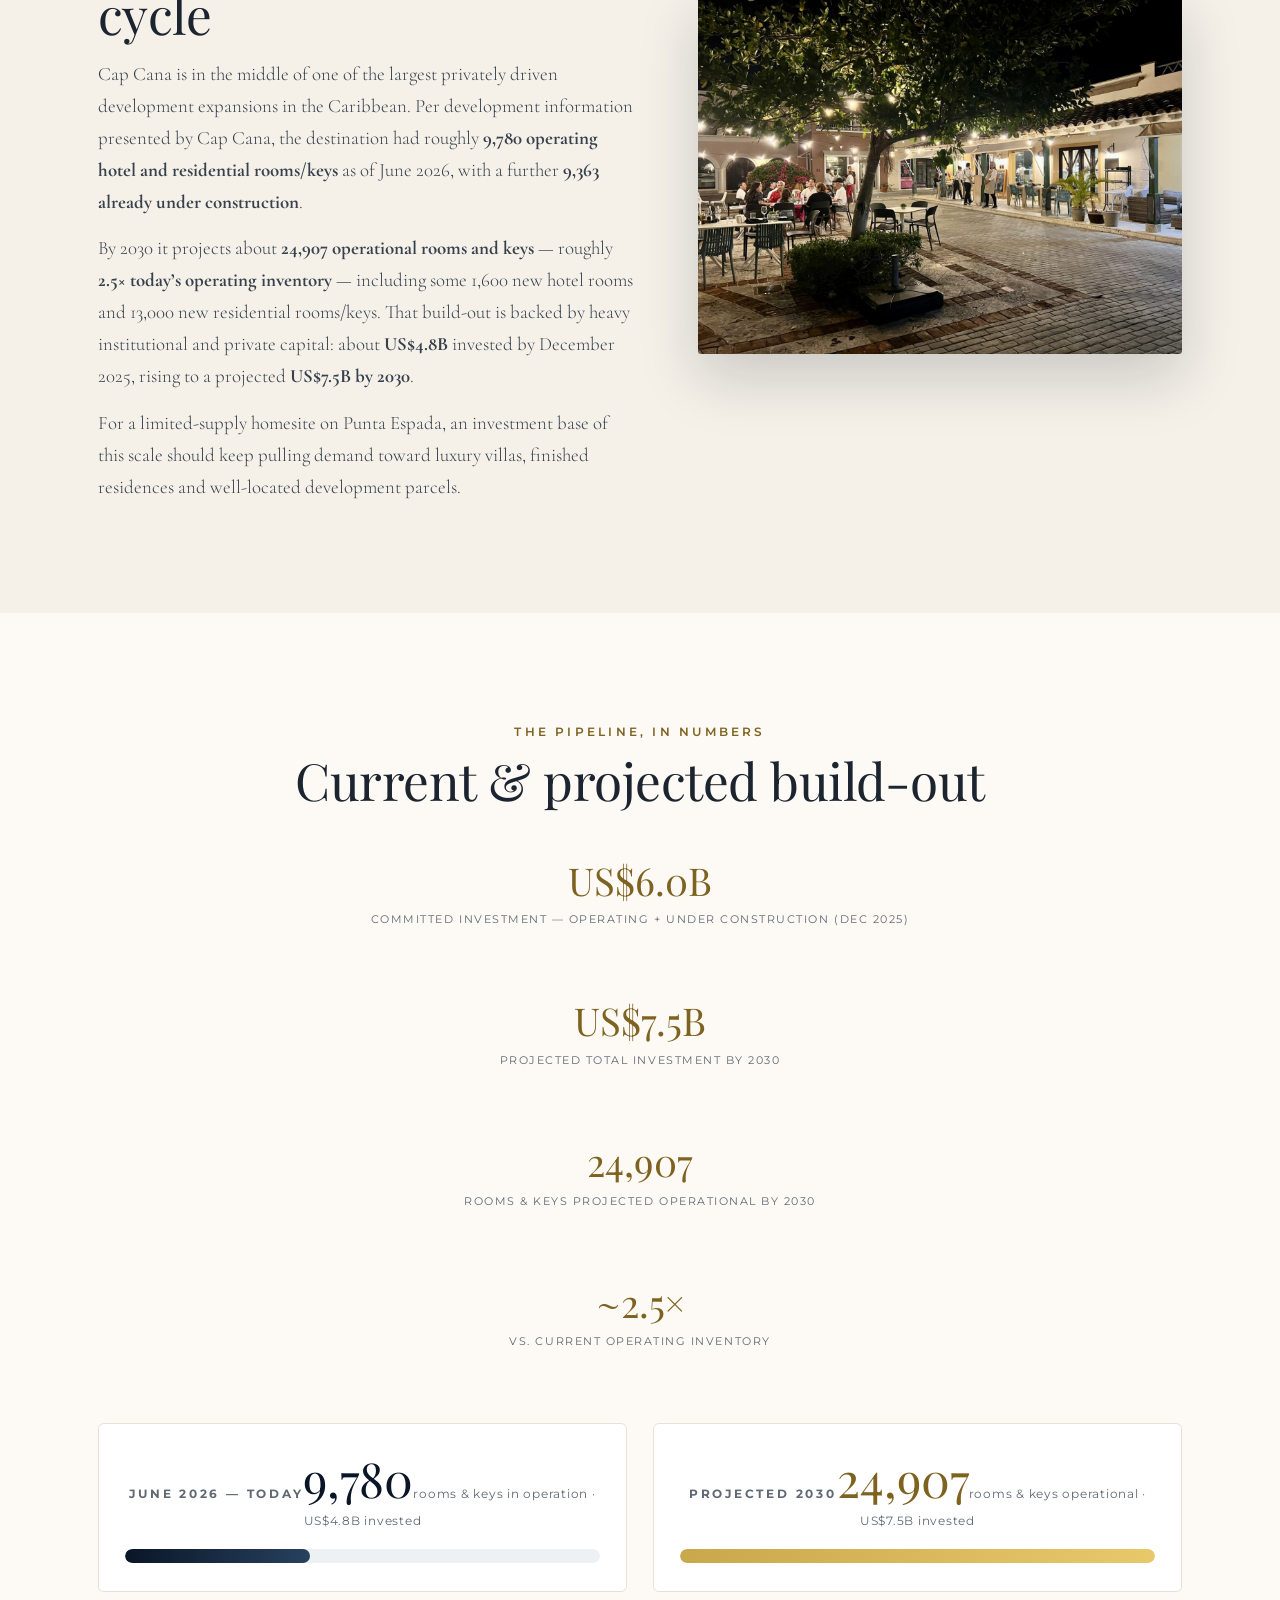
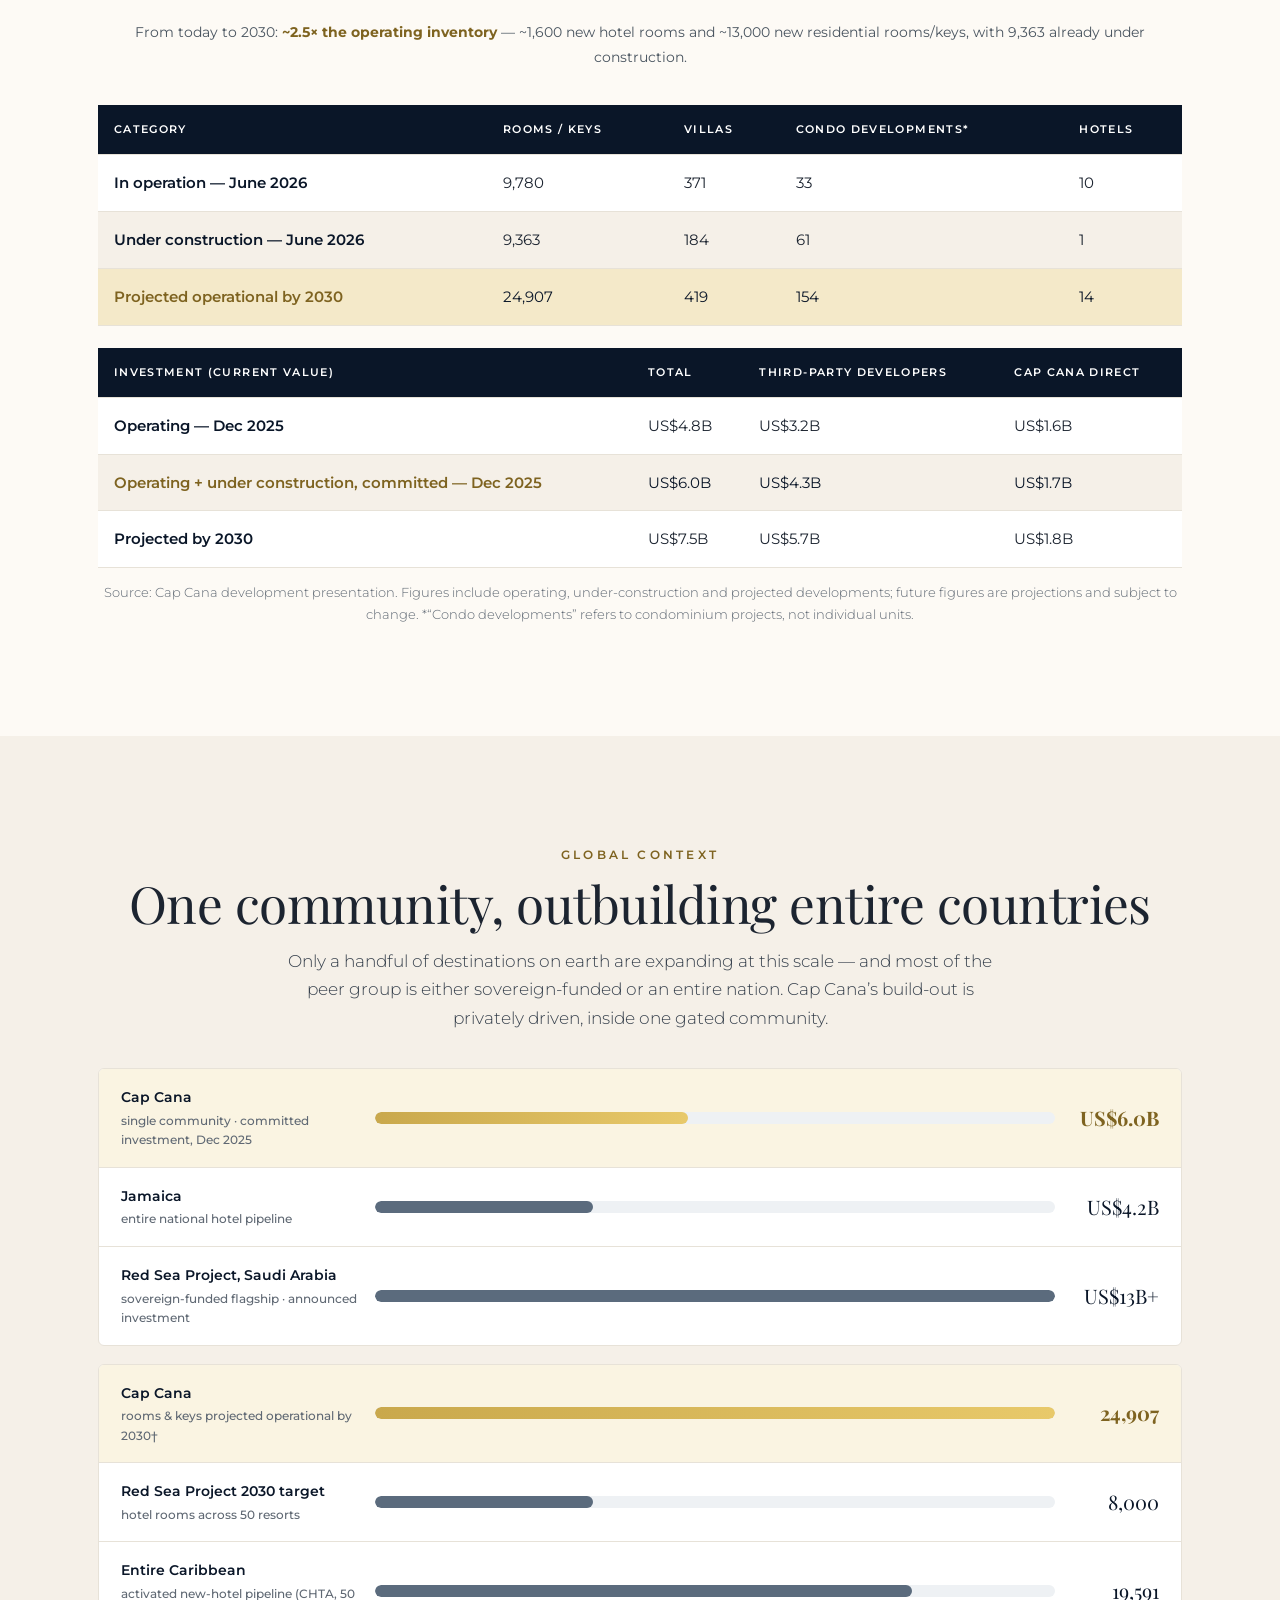
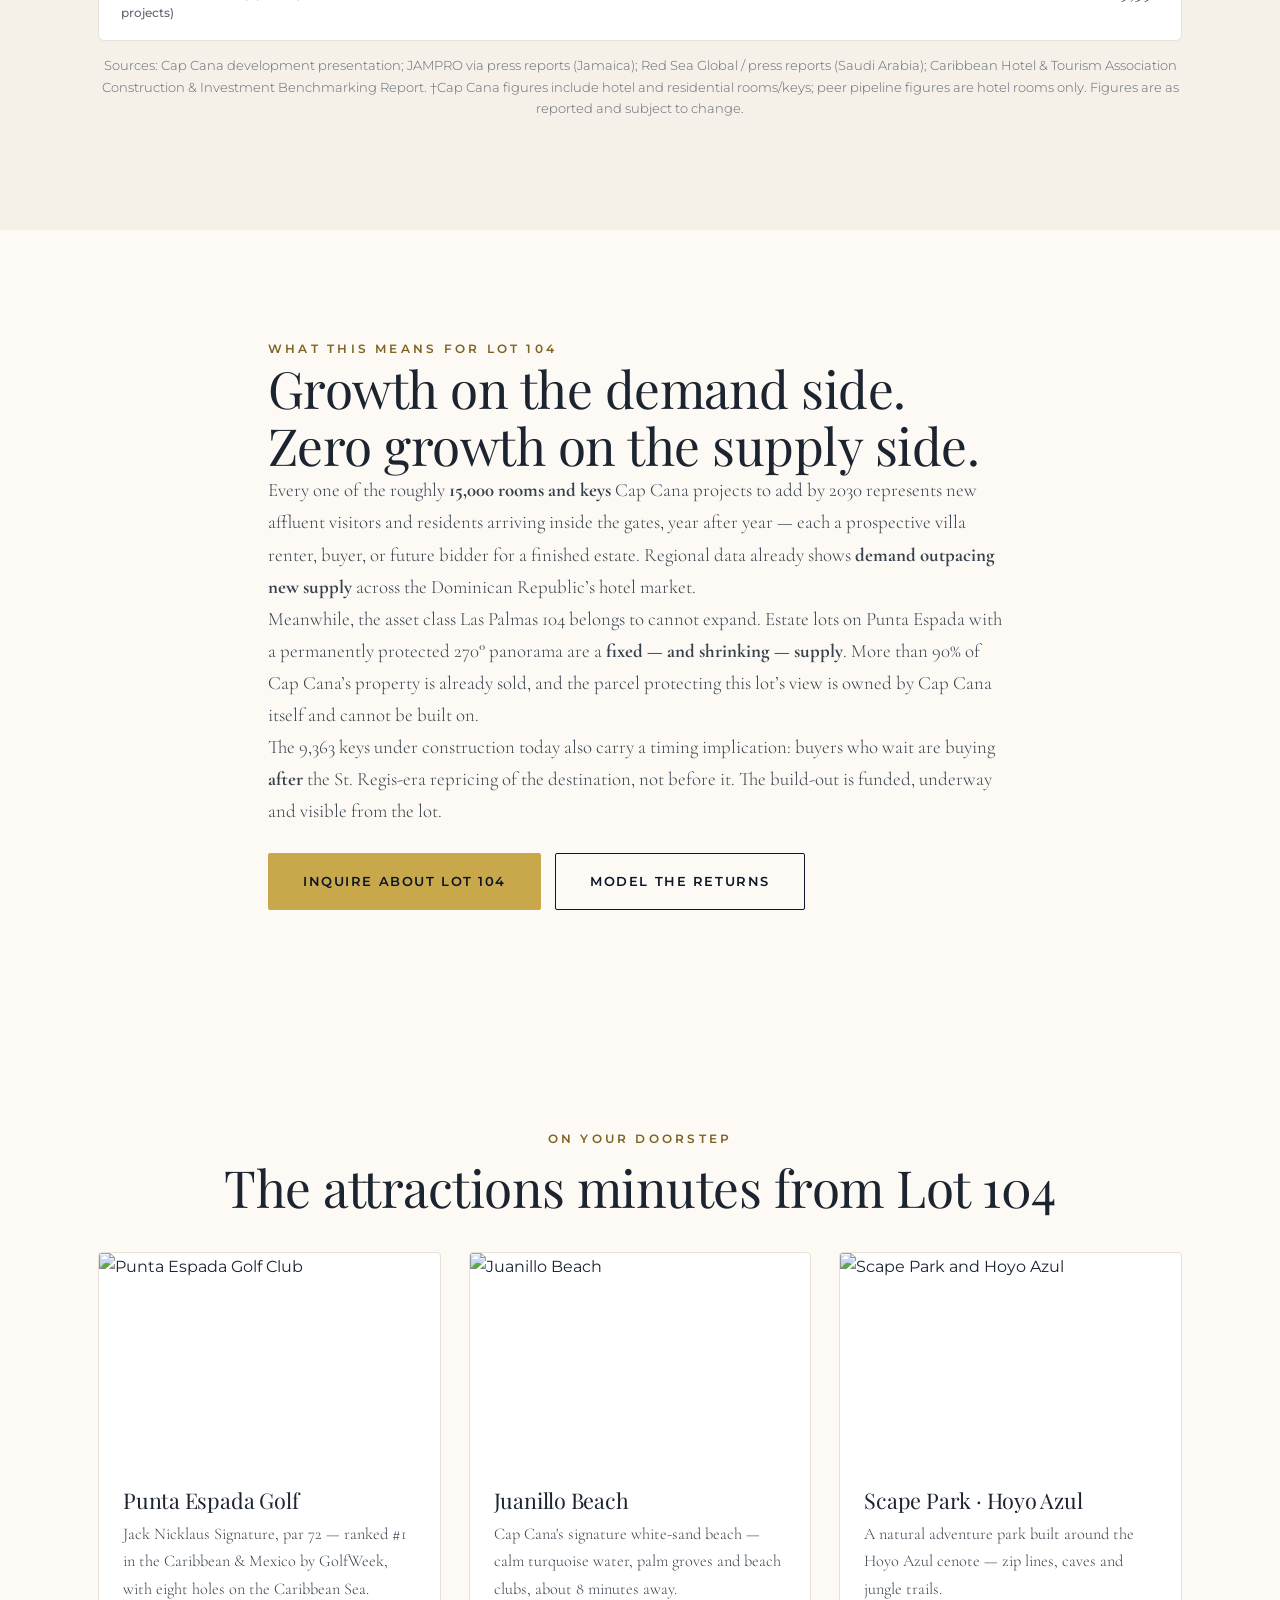
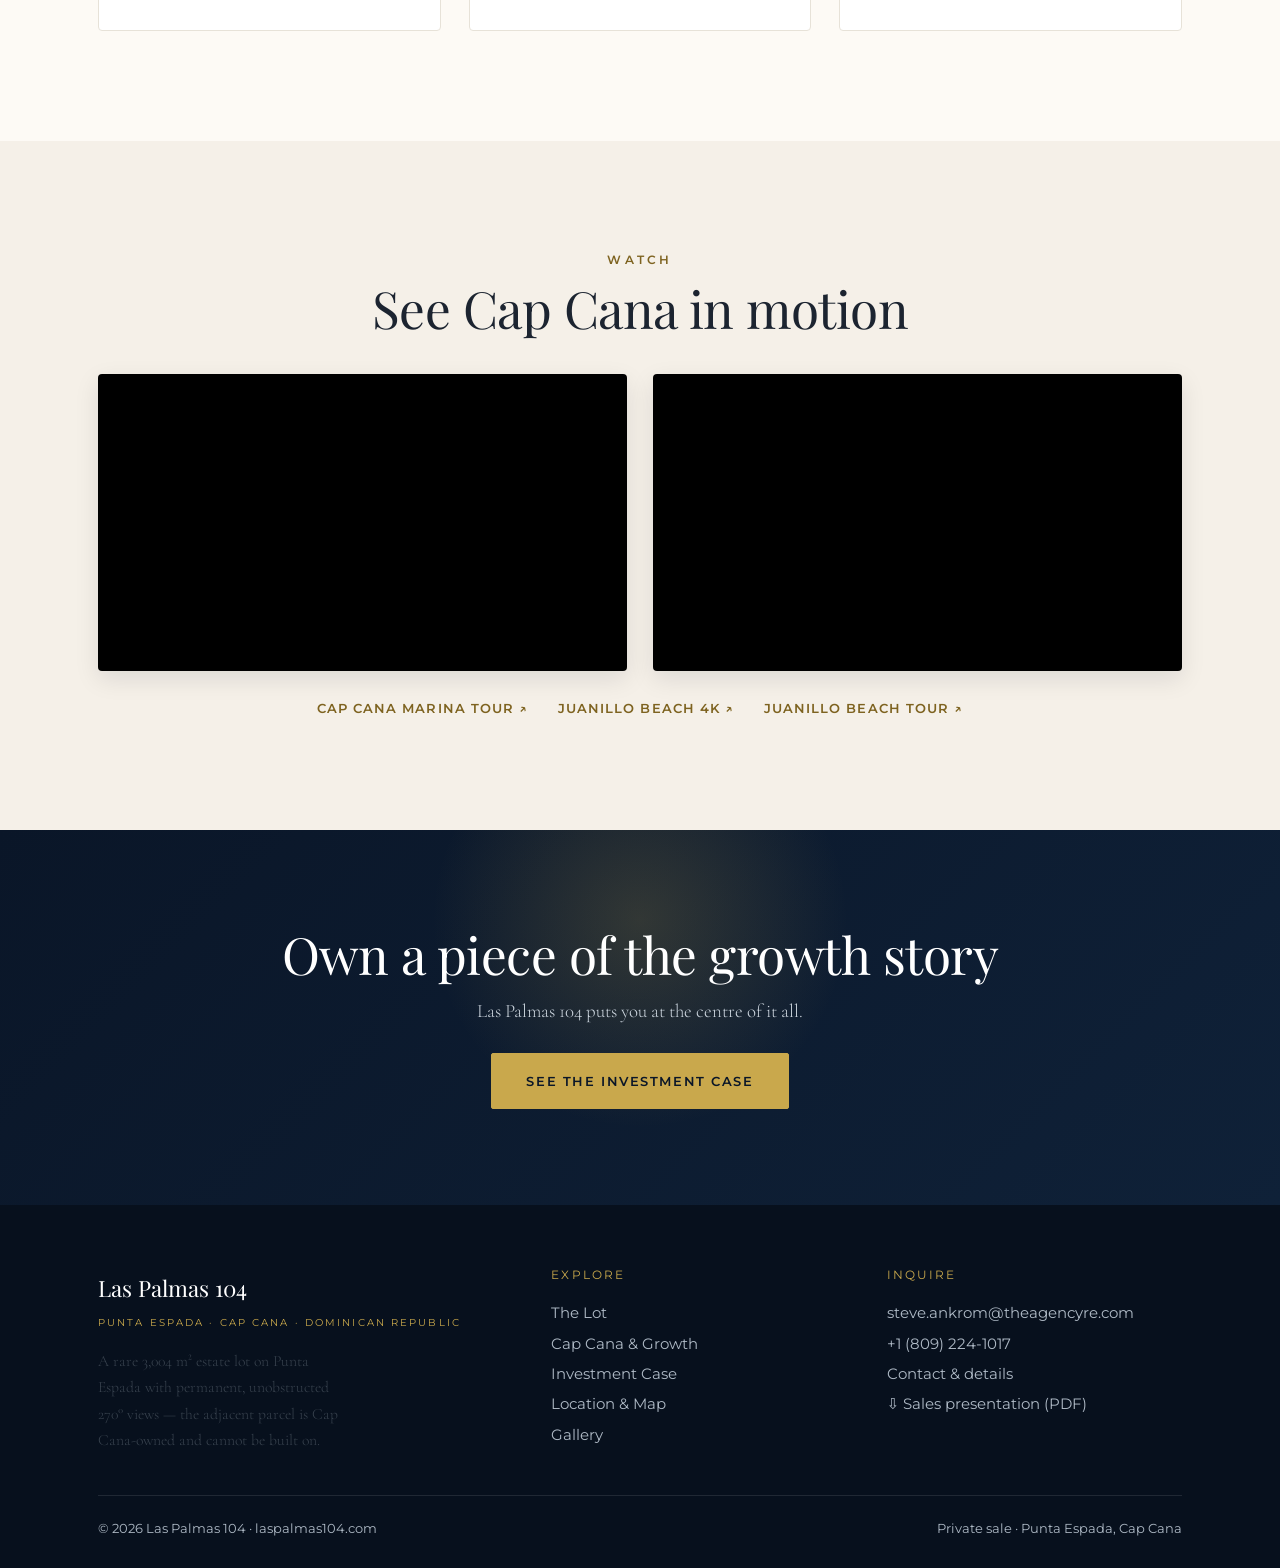
==== commit 4462e015: "Add global peer comparison, growth timeline, and Lot 104 demand/supply narrative; homepage flagship " ====
--- a/cap-cana.html
+++ b/cap-cana.html
@@ -13,7 +13,7 @@
 <meta property="og:image" content="https://www.laspalmas104.com/images/gallery-05.jpg">
 <meta property="og:url" content="https://www.laspalmas104.com/cap-cana">
 <meta name="twitter:card" content="summary_large_image">
-<link rel="stylesheet" href="assets/css/site.css?v=20260730c">
+<link rel="stylesheet" href="assets/css/site.css?v=20260730d">
 
 </head>
 <body>
@@ -90,6 +90,12 @@
       <div><span class="n">~2.5&times;</span><span class="l">vs. current operating inventory</span></div>
     </div>
 
+    <div class="gtl">
+      <div class="gtl-card"><span class="yr">June 2026 &mdash; today</span><span class="keys">9,780</span><span class="sub">rooms &amp; keys in operation &middot; US$4.8B invested</span><div class="gtl-bar"><span style="width:39%"></span></div></div>
+      <div class="gtl-card future"><span class="yr">Projected 2030</span><span class="keys">24,907</span><span class="sub">rooms &amp; keys operational &middot; US$7.5B invested</span><div class="gtl-bar"><span style="width:100%"></span></div></div>
+      <div class="gtl-note">From today to 2030: <b>~2.5&times; the operating inventory</b> &mdash; ~1,600 new hotel rooms and ~13,000 new residential rooms/keys, with 9,363 already under construction.</div>
+    </div>
+
     <table class="tbl" style="margin-top:36px">
       <thead><tr><th>Category</th><th>Rooms / Keys</th><th>Villas</th><th>Condo developments*</th><th>Hotels</th></tr></thead>
       <tbody>
@@ -112,6 +118,39 @@
   </div>
 </section>
 
+<section class="sec alt reveal">
+  <div class="container">
+    <p class="overline center">Global Context</p>
+    <h2 class="center">One community, outbuilding entire countries</h2>
+    <p class="fine center" style="font-size:1.05rem;color:#37414d;max-width:66ch;margin:6px auto 0">Only a handful of destinations on earth are expanding at this scale &mdash; and most of the peer group is either sovereign-funded or an entire nation. Cap Cana&rsquo;s build-out is privately driven, inside one gated community.</p>
+
+    <div class="peers">
+      <div class="peer lead"><div class="who">Cap Cana <small>single community &middot; committed investment, Dec 2025</small></div><div class="ptrack"><span style="width:46%"></span></div><div class="val">US$6.0B</div></div>
+      <div class="peer"><div class="who">Jamaica <small>entire national hotel pipeline</small></div><div class="ptrack"><span style="width:32%"></span></div><div class="val">US$4.2B</div></div>
+      <div class="peer"><div class="who">Red Sea Project, Saudi Arabia <small>sovereign-funded flagship &middot; announced investment</small></div><div class="ptrack"><span style="width:100%"></span></div><div class="val">US$13B+</div></div>
+    </div>
+
+    <div class="peers" style="margin-top:18px">
+      <div class="peer lead"><div class="who">Cap Cana <small>rooms &amp; keys projected operational by 2030&dagger;</small></div><div class="ptrack"><span style="width:100%"></span></div><div class="val">24,907</div></div>
+      <div class="peer"><div class="who">Red Sea Project 2030 target <small>hotel rooms across 50 resorts</small></div><div class="ptrack"><span style="width:32%"></span></div><div class="val">8,000</div></div>
+      <div class="peer"><div class="who">Entire Caribbean <small>activated new-hotel pipeline (CHTA, 50 projects)</small></div><div class="ptrack"><span style="width:79%"></span></div><div class="val">19,591</div></div>
+    </div>
+
+    <p class="fine center">Sources: Cap Cana development presentation; JAMPRO via press reports (Jamaica); Red Sea Global / press reports (Saudi Arabia); Caribbean Hotel &amp; Tourism Association Construction &amp; Investment Benchmarking Report. &dagger;Cap Cana figures include hotel and residential rooms/keys; peer pipeline figures are hotel rooms only. Figures are as reported and subject to change.</p>
+  </div>
+</section>
+
+<section class="sec reveal">
+  <div class="container narrow">
+    <p class="overline">What This Means For Lot 104</p>
+    <h2>Growth on the demand side. Zero growth on the supply side.</h2>
+    <p>Every one of the roughly <strong>15,000 rooms and keys</strong> Cap Cana projects to add by 2030 represents new affluent visitors and residents arriving inside the gates, year after year &mdash; each a prospective villa renter, buyer, or future bidder for a finished estate. Regional data already shows <strong>demand outpacing new supply</strong> across the Dominican Republic&rsquo;s hotel market.</p>
+    <p>Meanwhile, the asset class Las Palmas 104 belongs to cannot expand. Estate lots on Punta Espada with a permanently protected 270&deg; panorama are a <strong>fixed &mdash; and shrinking &mdash; supply</strong>. More than 90% of Cap Cana&rsquo;s property is already sold, and the parcel protecting this lot&rsquo;s view is owned by Cap Cana itself and cannot be built on.</p>
+    <p>The 9,363 keys under construction today also carry a timing implication: buyers who wait are buying <strong>after</strong> the St.&nbsp;Regis-era repricing of the destination, not before it. The build-out is funded, underway and visible from the lot.</p>
+    <div class="cta-btns" style="justify-content:flex-start;margin-top:26px"><a class="btn" href="contact.html">Inquire About Lot 104</a><a class="btn ghost" href="returns.html">Model the Returns</a></div>
+  </div>
+</section>
+
 <section class="sec reveal">
   <div class="container">
     <p class="overline center">On Your Doorstep</p>
--- a/assets/css/site.css
+++ b/assets/css/site.css
@@ -419,3 +419,32 @@
 
 .nav-video{color:var(--gold)!important;font-weight:600}
 .nav-video:hover{color:#fff!important}
+
+
+/* --- Growth timeline (2026 -> 2030) --- */
+.gtl{display:grid;grid-template-columns:1fr 1fr;gap:26px;margin-top:36px}
+.gtl-card{background:#fff;border:1px solid var(--line);border-radius:6px;padding:28px 26px;text-align:center}
+.gtl-card .yr{font-family:var(--f-sans);font-size:.72rem;font-weight:700;letter-spacing:.24em;text-transform:uppercase;color:var(--gray)}
+.gtl-card .keys{font-family:var(--f-display);font-size:clamp(2rem,4vw,3rem);color:var(--navy);line-height:1.1;margin-top:8px}
+.gtl-card.future .keys{color:var(--gold-dk)}
+.gtl-card .sub{font-family:var(--f-sans);font-size:.78rem;letter-spacing:.06em;color:var(--gray);margin-top:6px}
+.gtl-bar{height:14px;border-radius:100px;background:#eef1f4;overflow:hidden;margin-top:16px}
+.gtl-bar>span{display:block;height:100%;border-radius:100px;background:linear-gradient(90deg,var(--navy),#27415e)}
+.gtl-card.future .gtl-bar>span{background:linear-gradient(90deg,var(--gold),var(--gold-lt))}
+.gtl-note{grid-column:1/-1;text-align:center;font-family:var(--f-sans);font-size:.9rem;color:#4a5560;margin-top:2px}
+.gtl-note b{color:var(--gold-dk)}
+@media(max-width:700px){.gtl{grid-template-columns:1fr}}
+
+/* --- Peer comparison rows --- */
+.peers{margin-top:36px;border:1px solid var(--line);border-radius:6px;overflow:hidden;background:#fff}
+.peer{display:grid;grid-template-columns:minmax(150px,240px) 1fr minmax(90px,auto);align-items:center;gap:14px;padding:16px 22px;border-bottom:1px solid var(--line)}
+.peer:last-child{border-bottom:0}
+.peer.lead{background:#faf4e2}
+.peer .who{font-family:var(--f-sans);font-weight:600;font-size:.9rem;color:var(--navy)}
+.peer .who small{display:block;font-weight:500;font-size:.72rem;color:var(--gray);margin-top:2px}
+.peer .ptrack{height:12px;border-radius:100px;background:#eef1f4;overflow:hidden}
+.peer .ptrack>span{display:block;height:100%;border-radius:100px;background:#5b6b7d}
+.peer.lead .ptrack>span{background:linear-gradient(90deg,var(--gold),var(--gold-lt))}
+.peer .val{font-family:var(--f-display);font-size:1.25rem;color:var(--navy);text-align:right;white-space:nowrap}
+.peer.lead .val{color:var(--gold-dk);font-weight:700}
+@media(max-width:640px){.peer{grid-template-columns:1fr auto}.peer .ptrack{display:none}}
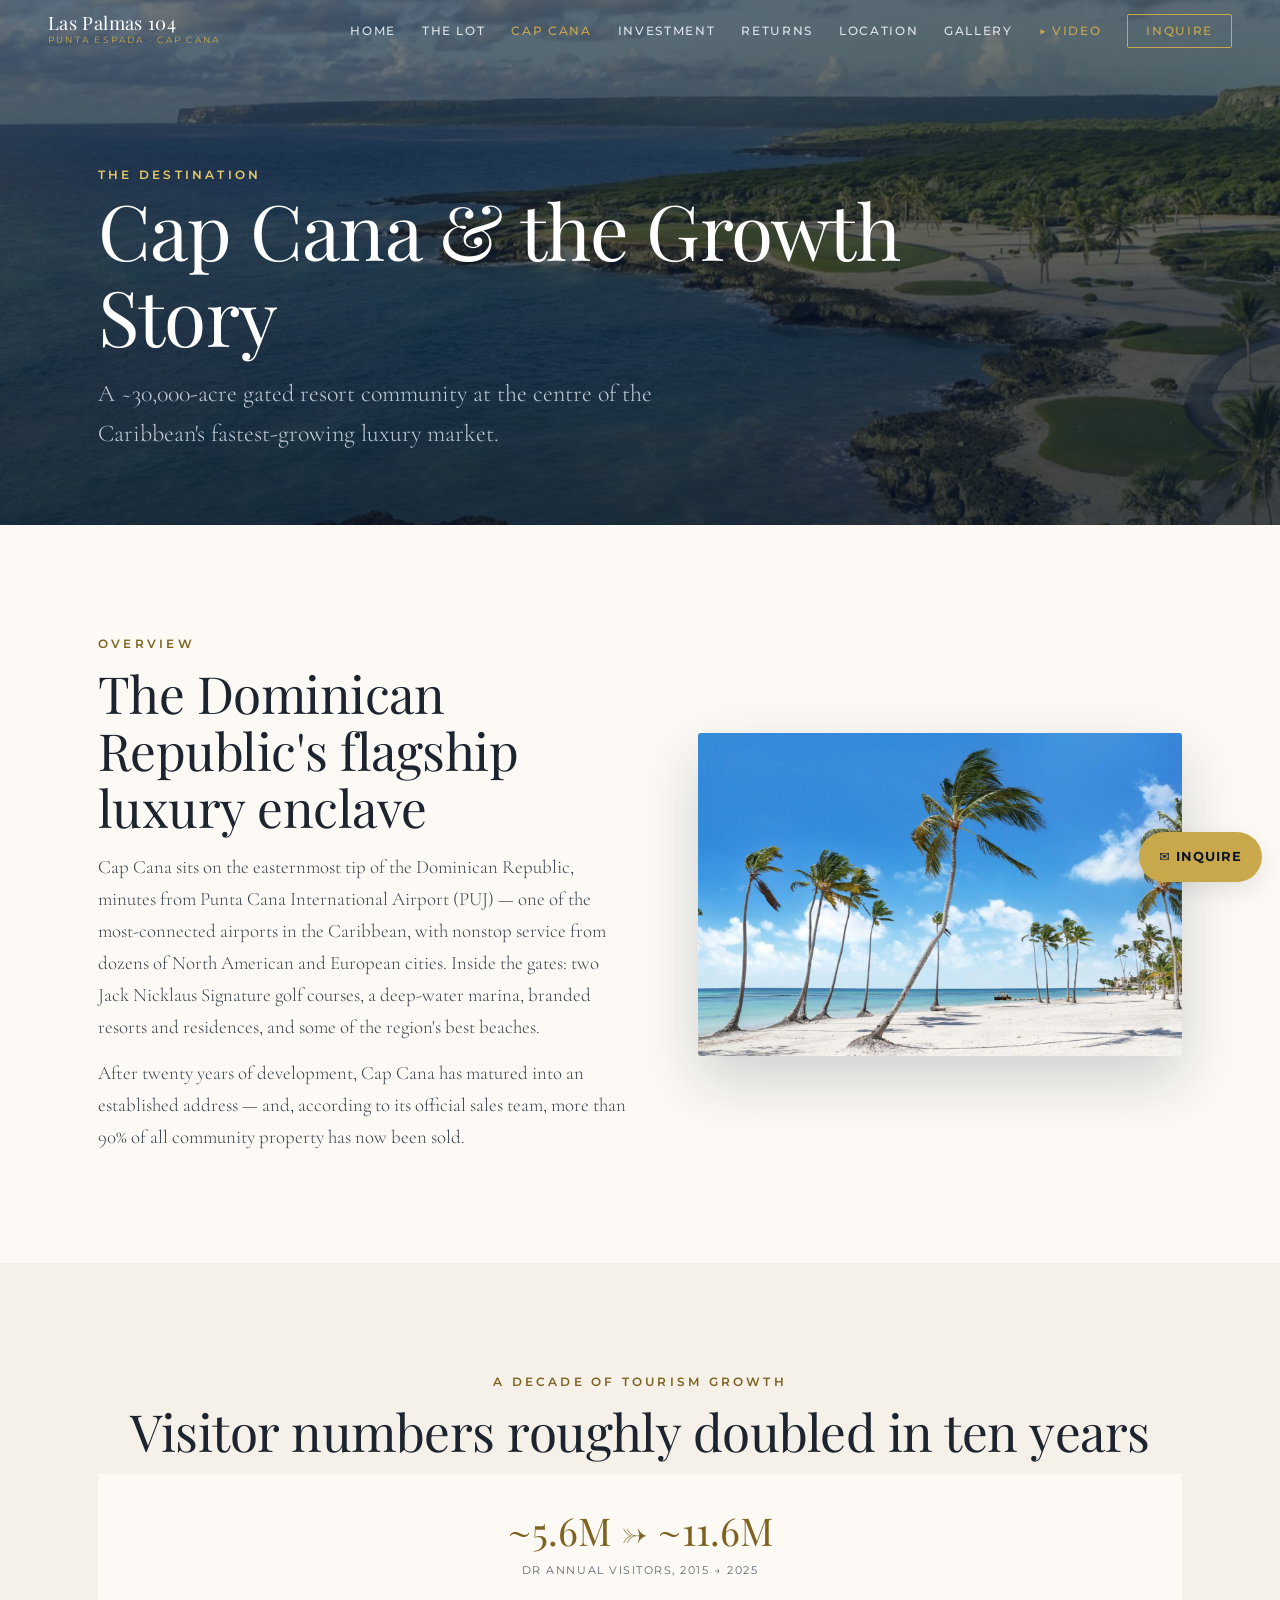
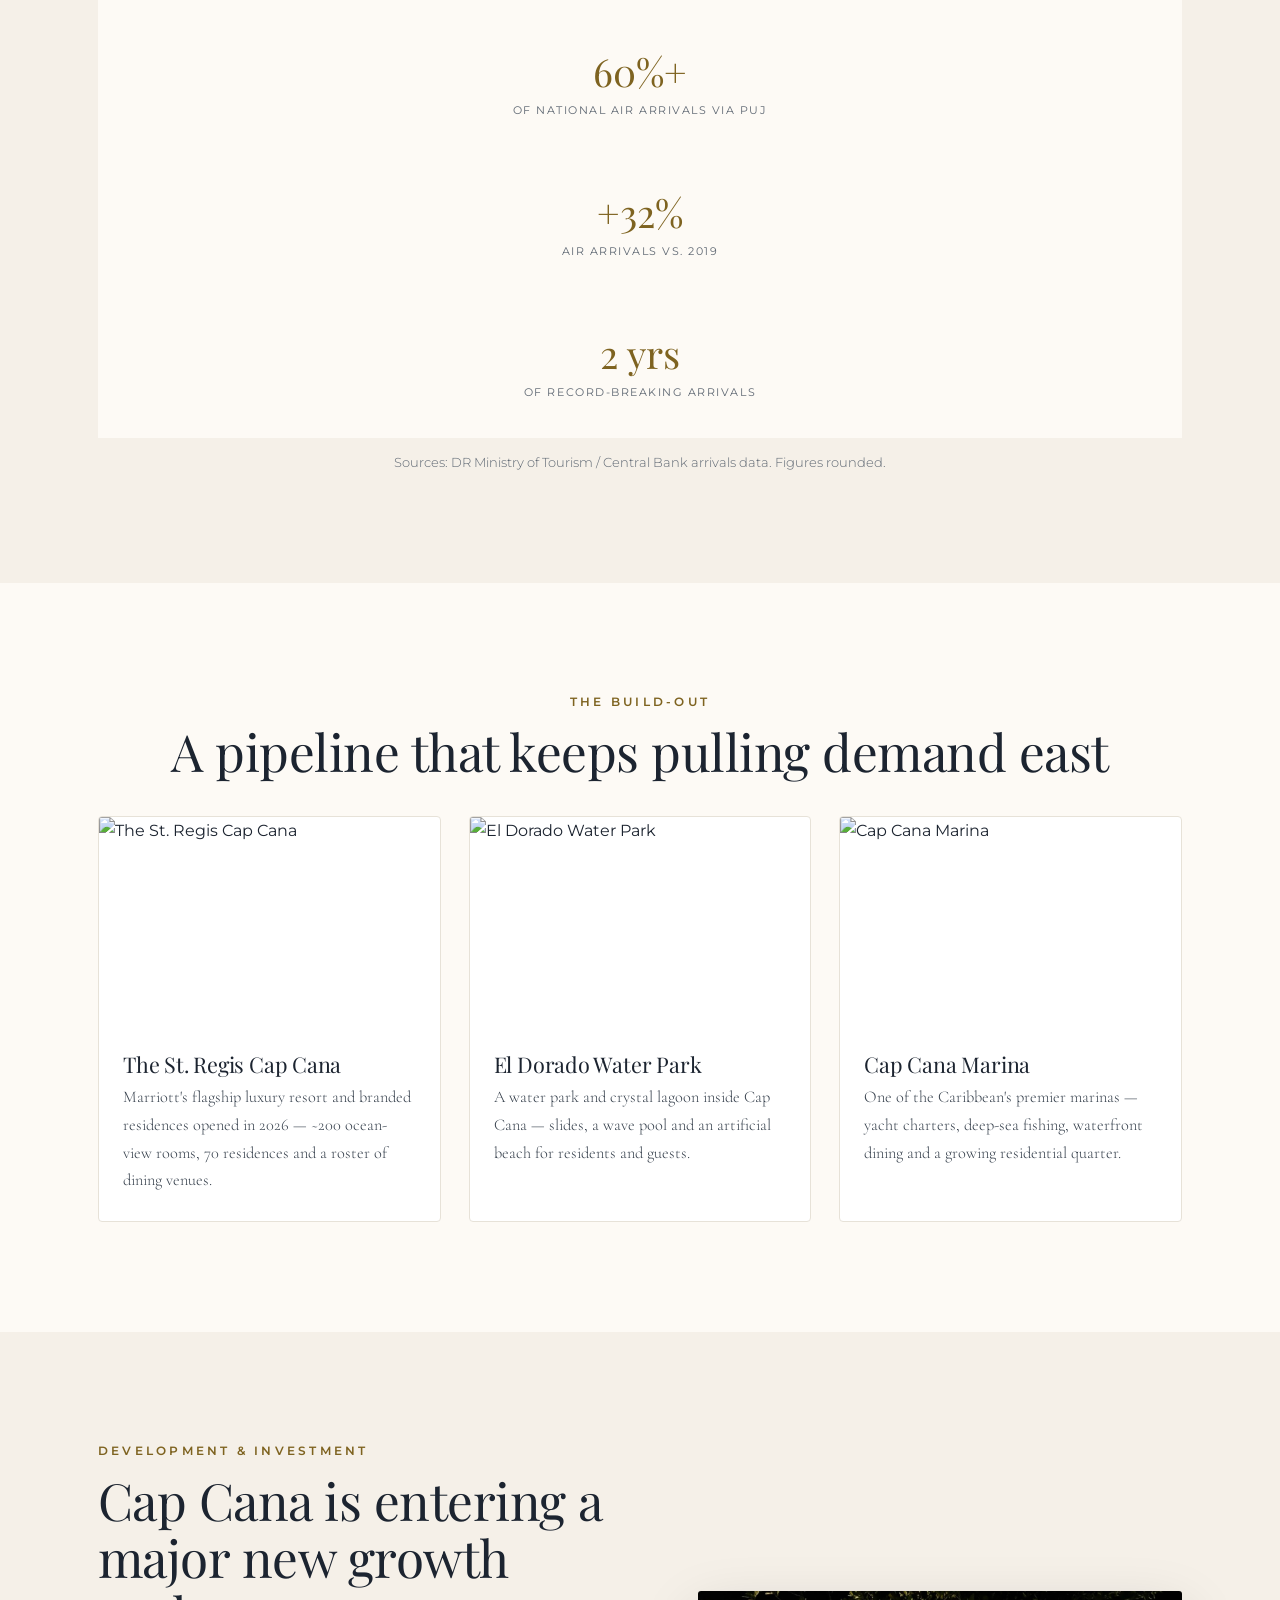
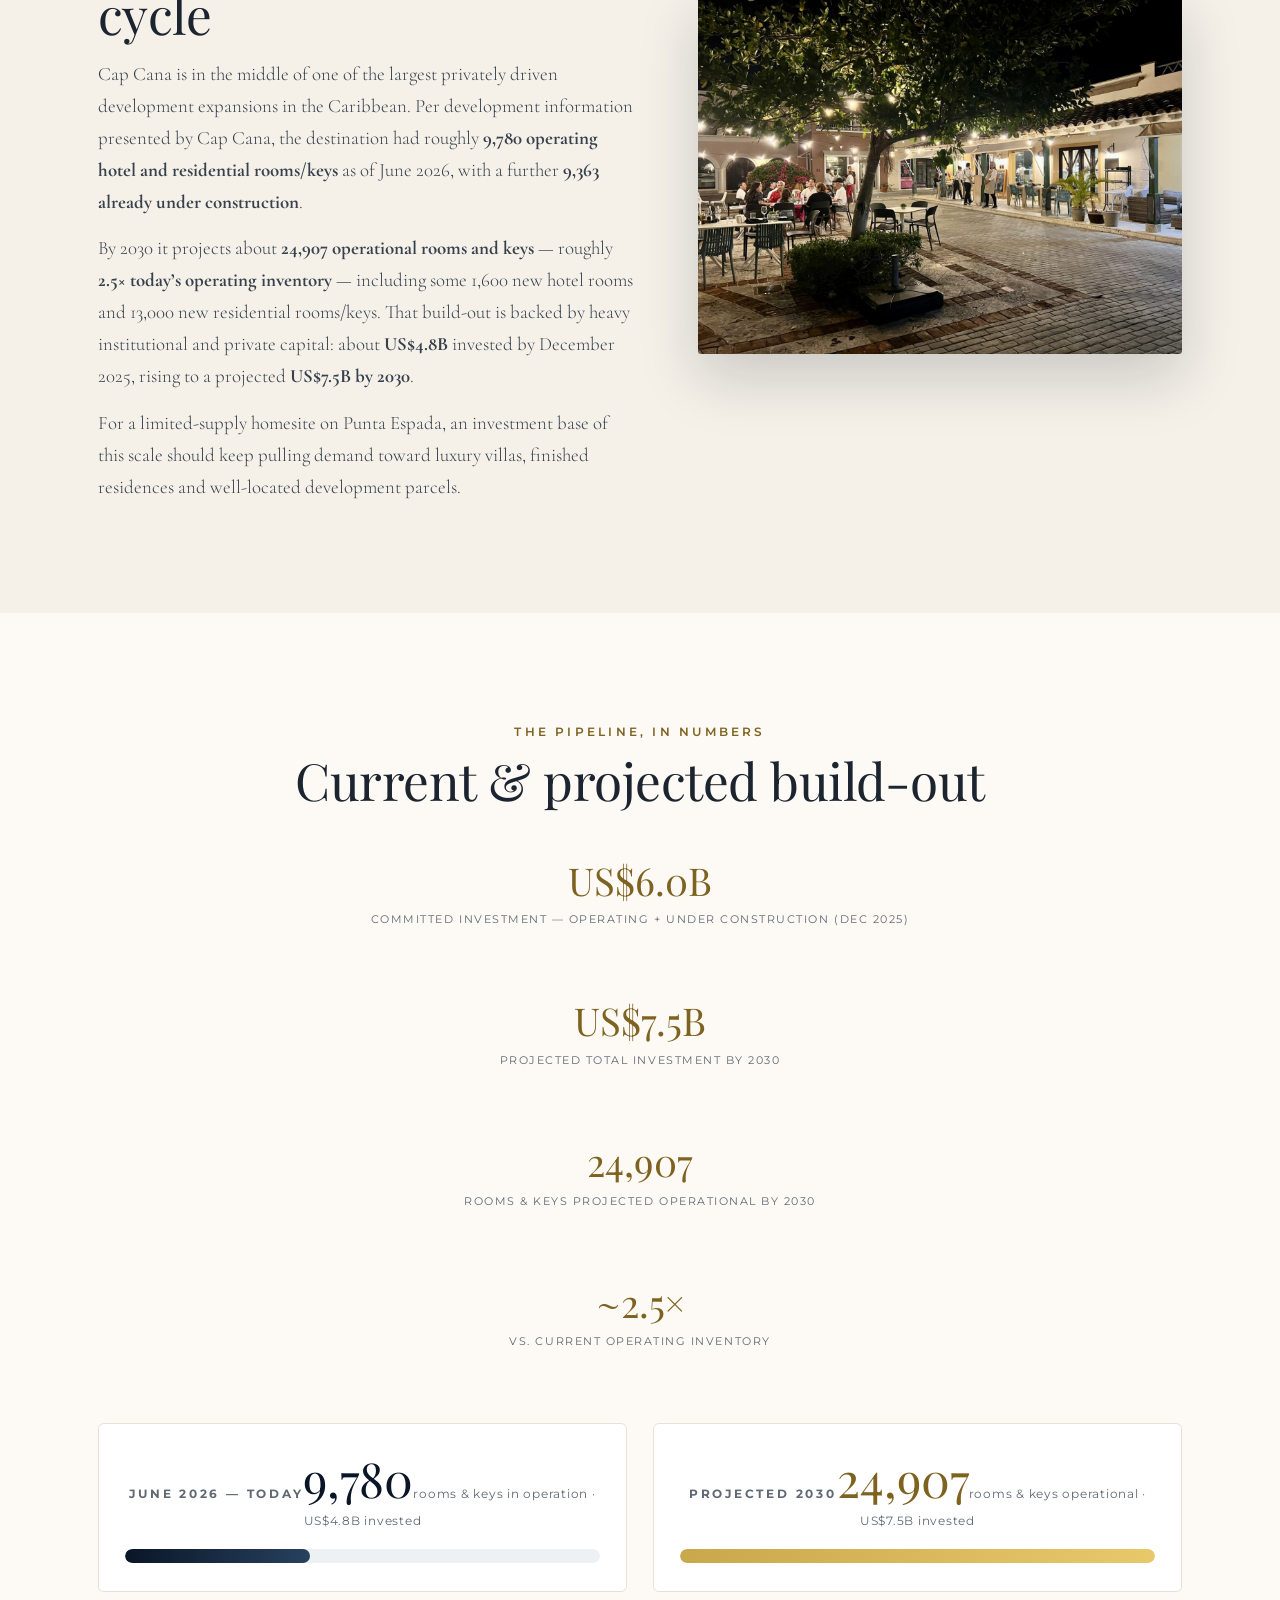
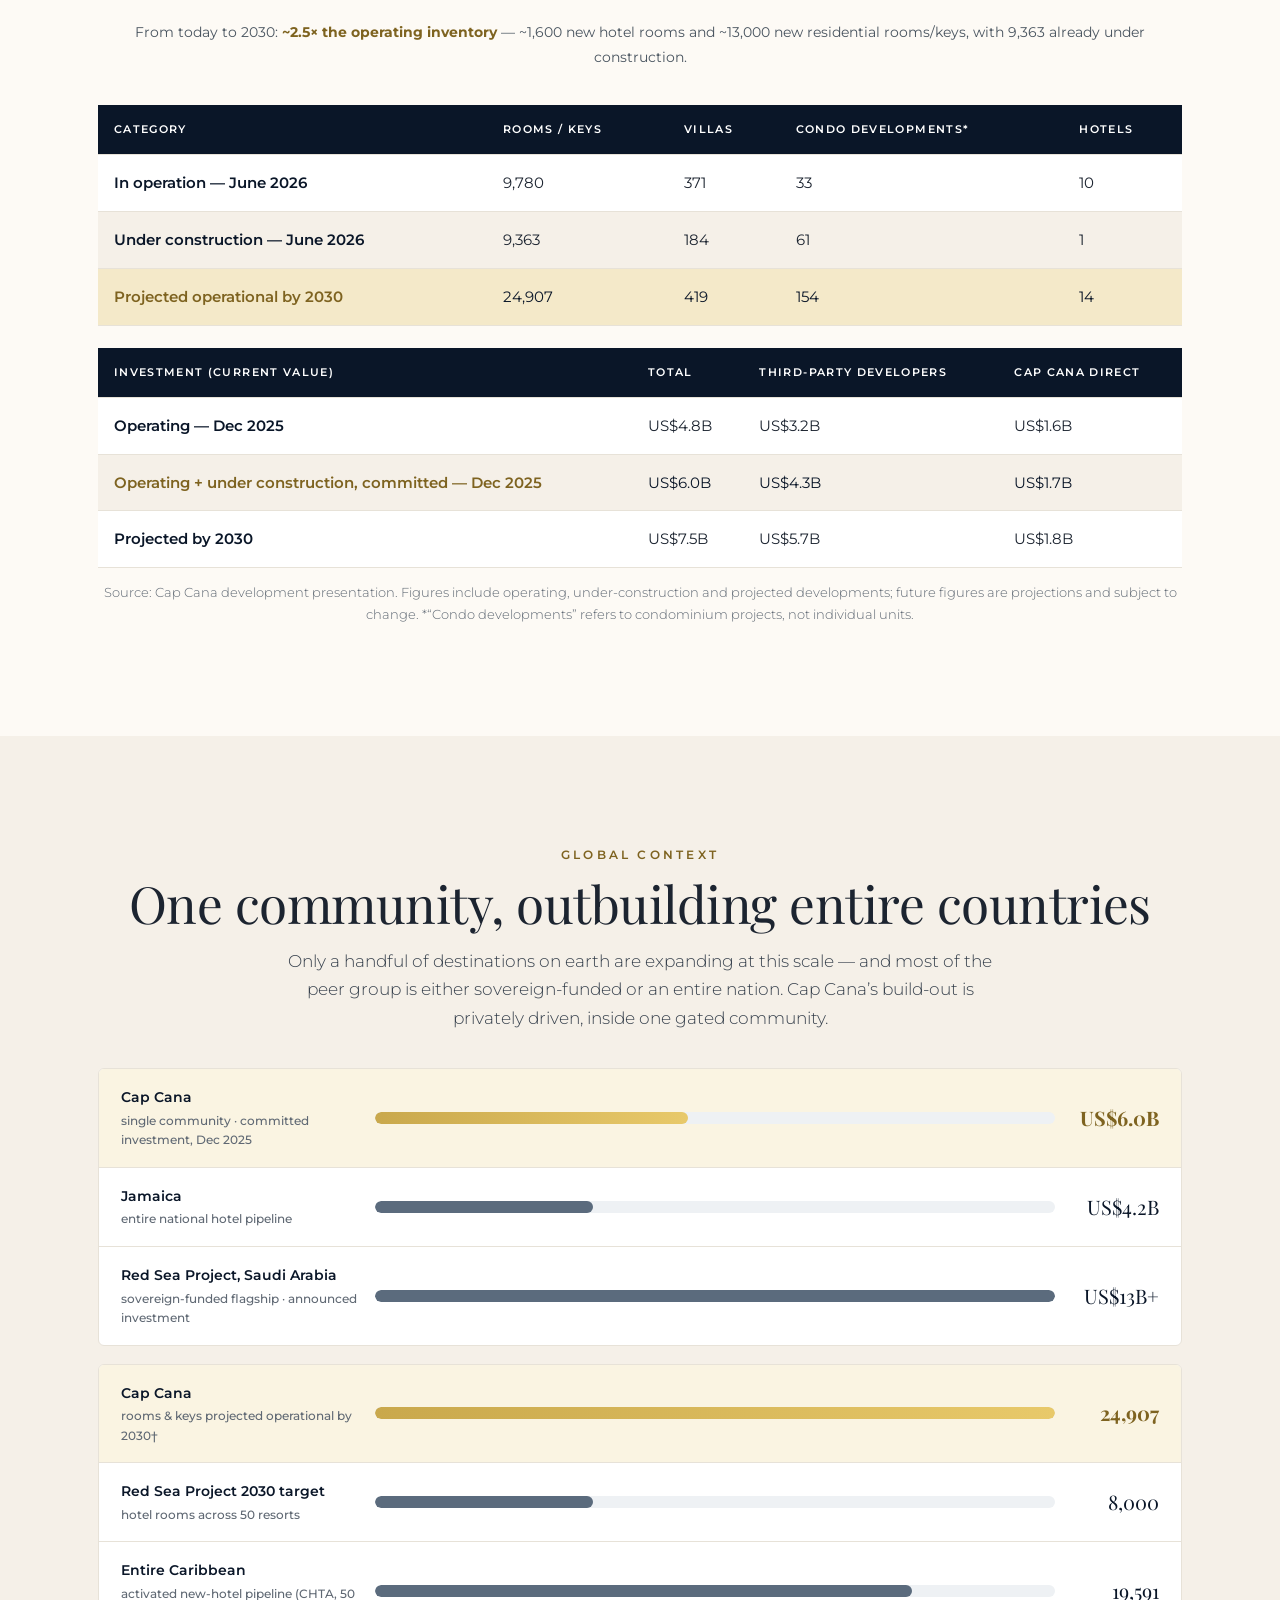
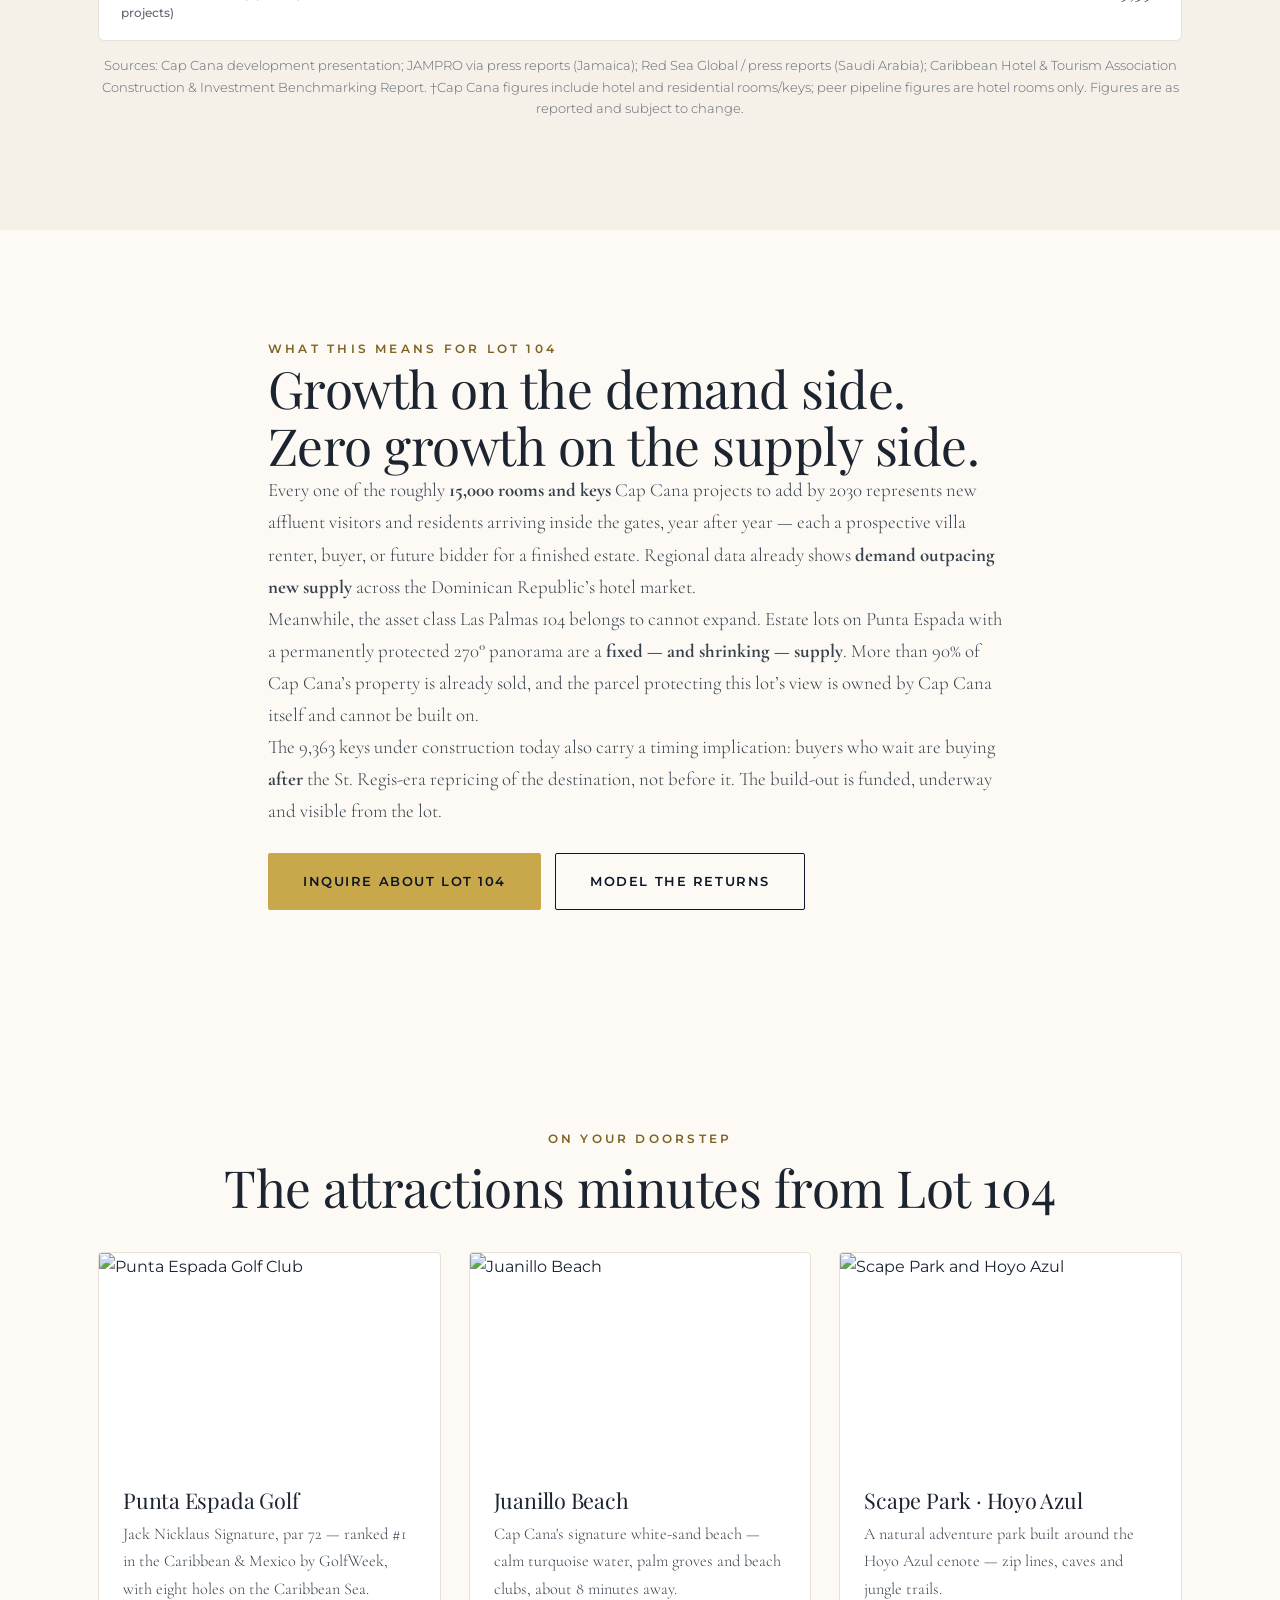
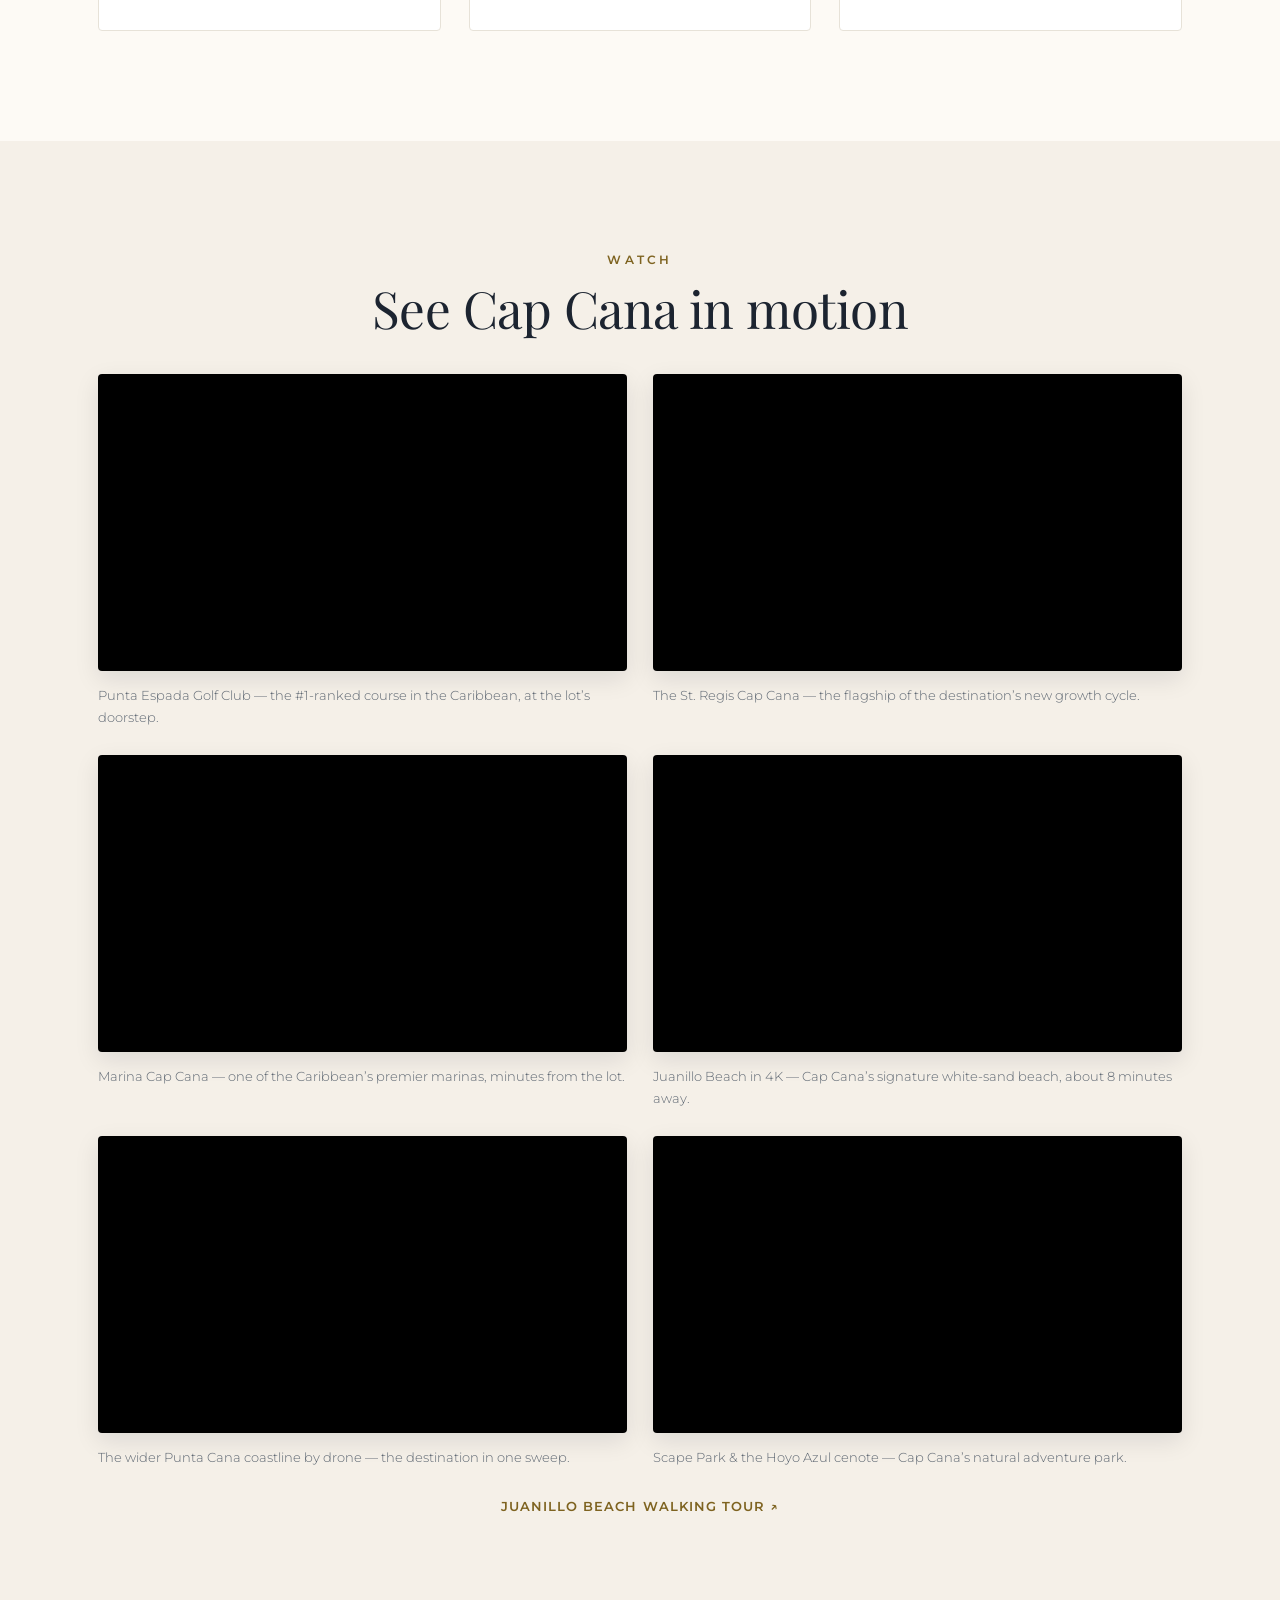
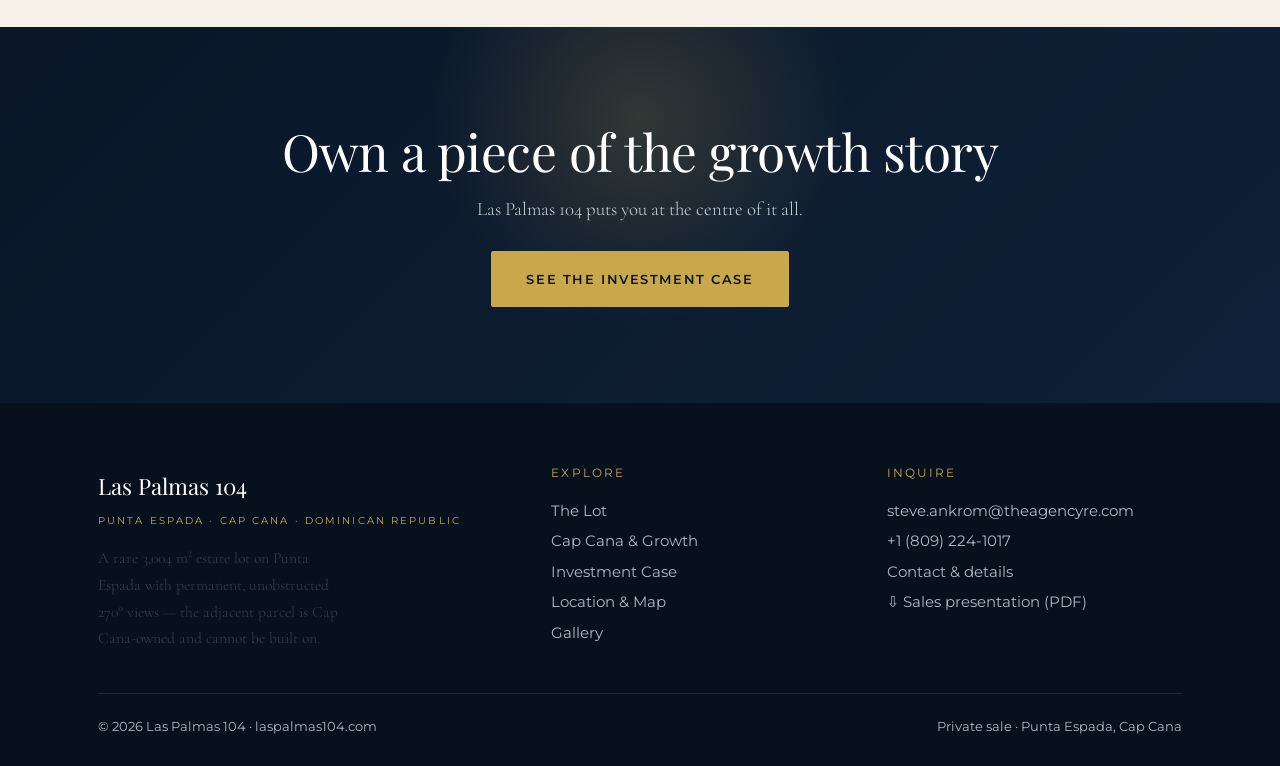
==== commit 9a5f7b50: "Expand Cap Cana video section: 6 embedded videos with captions (St Regis, Marina, Juanillo 4K, Punta" ====
--- a/cap-cana.html
+++ b/cap-cana.html
@@ -168,13 +168,15 @@
     <p class="overline center">Watch</p>
     <h2 class="center">See Cap Cana in motion</h2>
     <div class="videos">
-      <div class="vframe"><iframe src="https://www.youtube.com/embed/videoseries?list=PLowBwcj2SOON5Ugnen8Y2KXHCkoIGSzkM" title="Punta Espada Golf" loading="lazy" allowfullscreen></iframe></div>
-      <div class="vframe"><iframe src="https://www.youtube.com/embed/k7sk43C544g" title="Scape Park · Hoyo Azul" loading="lazy" allowfullscreen></iframe></div>
+      <div><div class="vframe"><iframe src="https://www.youtube.com/embed/videoseries?list=PLowBwcj2SOON5Ugnen8Y2KXHCkoIGSzkM" title="Punta Espada Golf" loading="lazy" allowfullscreen></iframe></div><p class="fine">Punta Espada Golf Club &mdash; the #1-ranked course in the Caribbean, at the lot&rsquo;s doorstep.</p></div>
+      <div><div class="vframe"><iframe src="https://www.youtube.com/embed/5962JrzlpWI" title="The St. Regis Cap Cana Resort &amp; Residences" loading="lazy" allowfullscreen></iframe></div><p class="fine">The St.&nbsp;Regis Cap Cana &mdash; the flagship of the destination&rsquo;s new growth cycle.</p></div>
+      <div><div class="vframe"><iframe src="https://www.youtube.com/embed/KKKwM93UBWE" title="Cap Cana Marina Area Tour" loading="lazy" allowfullscreen></iframe></div><p class="fine">Marina Cap Cana &mdash; one of the Caribbean&rsquo;s premier marinas, minutes from the lot.</p></div>
+      <div><div class="vframe"><iframe src="https://www.youtube.com/embed/TohtR6z2h2E" title="Juanillo Beach 4K" loading="lazy" allowfullscreen></iframe></div><p class="fine">Juanillo Beach in 4K &mdash; Cap Cana&rsquo;s signature white-sand beach, about 8 minutes away.</p></div>
+      <div><div class="vframe"><iframe src="https://www.youtube.com/embed/AffsAAcOdRQ" title="Punta Cana 4K Drone Film" loading="lazy" allowfullscreen></iframe></div><p class="fine">The wider Punta Cana coastline by drone &mdash; the destination in one sweep.</p></div>
+      <div><div class="vframe"><iframe src="https://www.youtube.com/embed/k7sk43C544g" title="Scape Park · Hoyo Azul" loading="lazy" allowfullscreen></iframe></div><p class="fine">Scape Park &amp; the Hoyo Azul cenote &mdash; Cap Cana&rsquo;s natural adventure park.</p></div>
     </div>
     <div class="vlinks">
-      <a href="https://www.youtube.com/watch?v=KKKwM93UBWE" target="_blank" rel="noopener">Cap Cana Marina tour &#8599;</a>
-      <a href="https://www.youtube.com/watch?v=TohtR6z2h2E" target="_blank" rel="noopener">Juanillo Beach 4K &#8599;</a>
-      <a href="https://www.youtube.com/watch?v=b6m4tLYUi7w" target="_blank" rel="noopener">Juanillo Beach tour &#8599;</a>
+      <a href="https://www.youtube.com/watch?v=b6m4tLYUi7w" target="_blank" rel="noopener">Juanillo Beach walking tour &#8599;</a>
     </div>
   </div>
 </section>
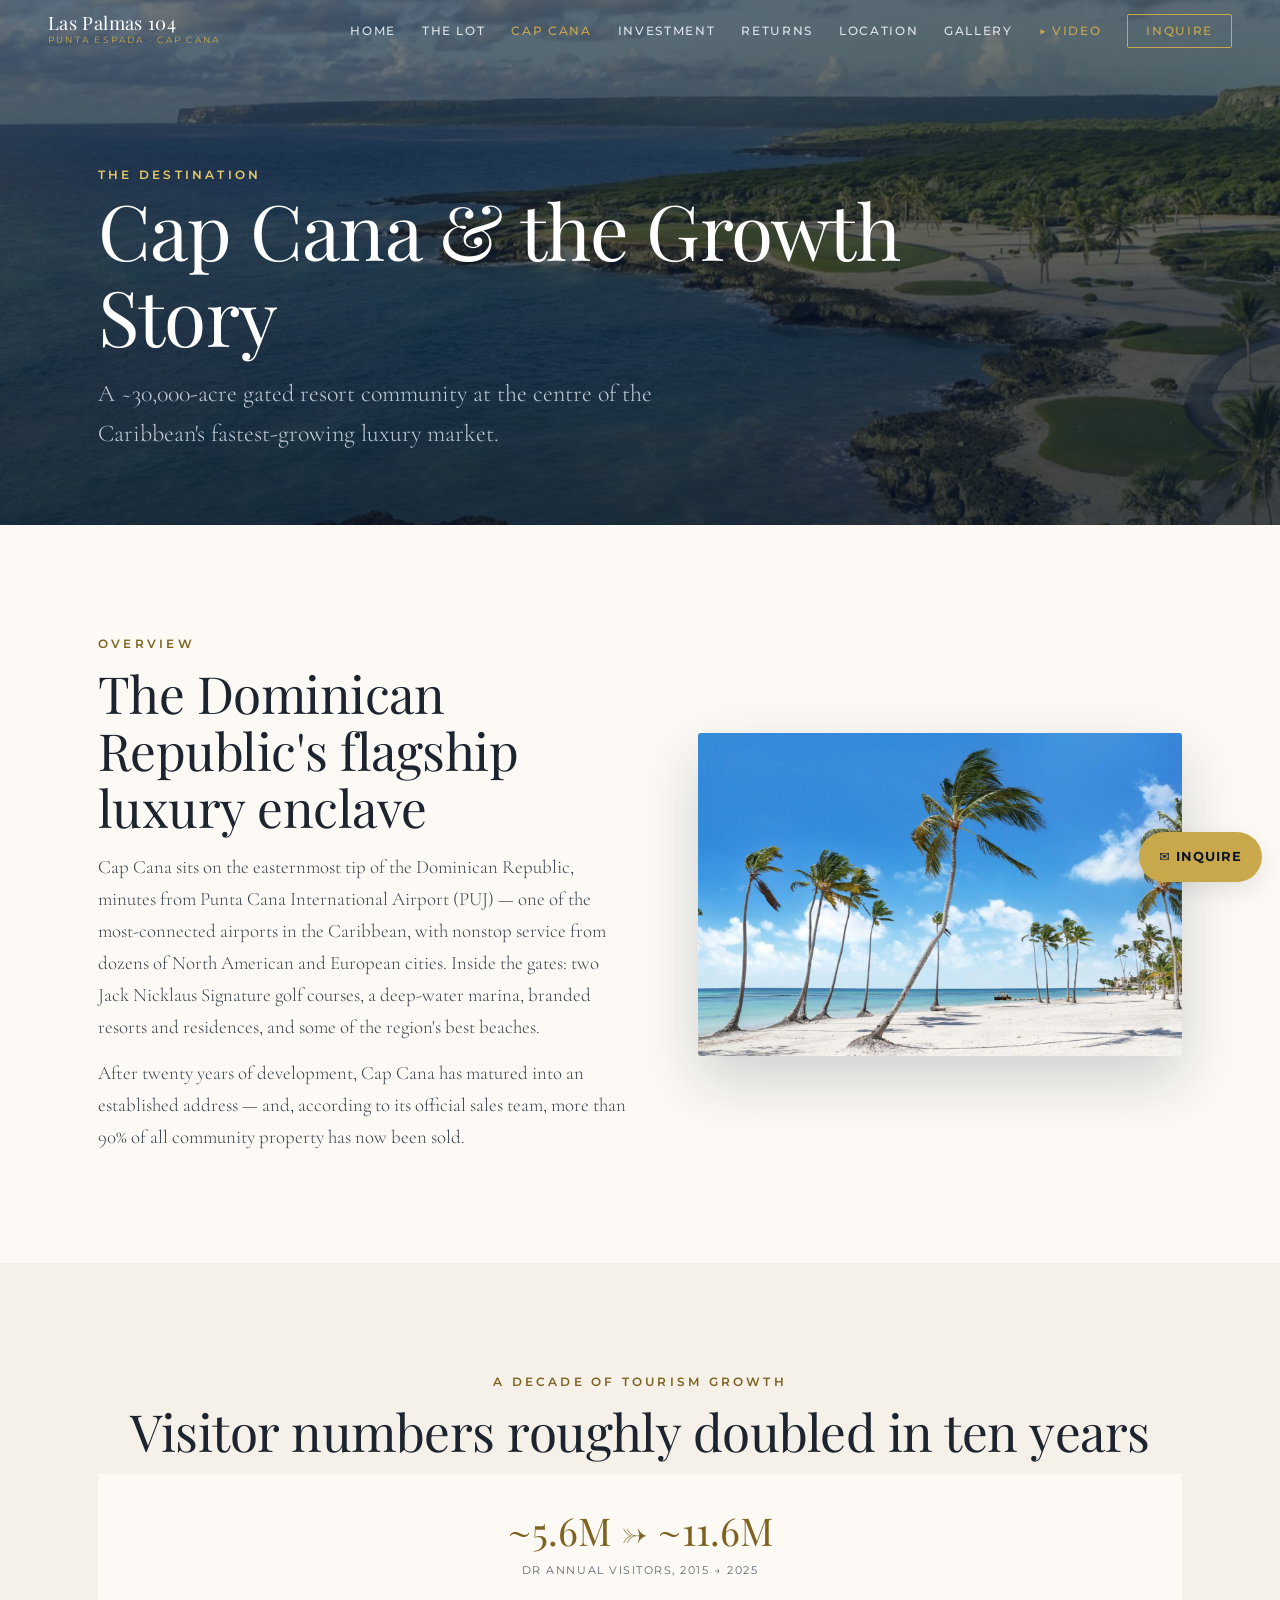
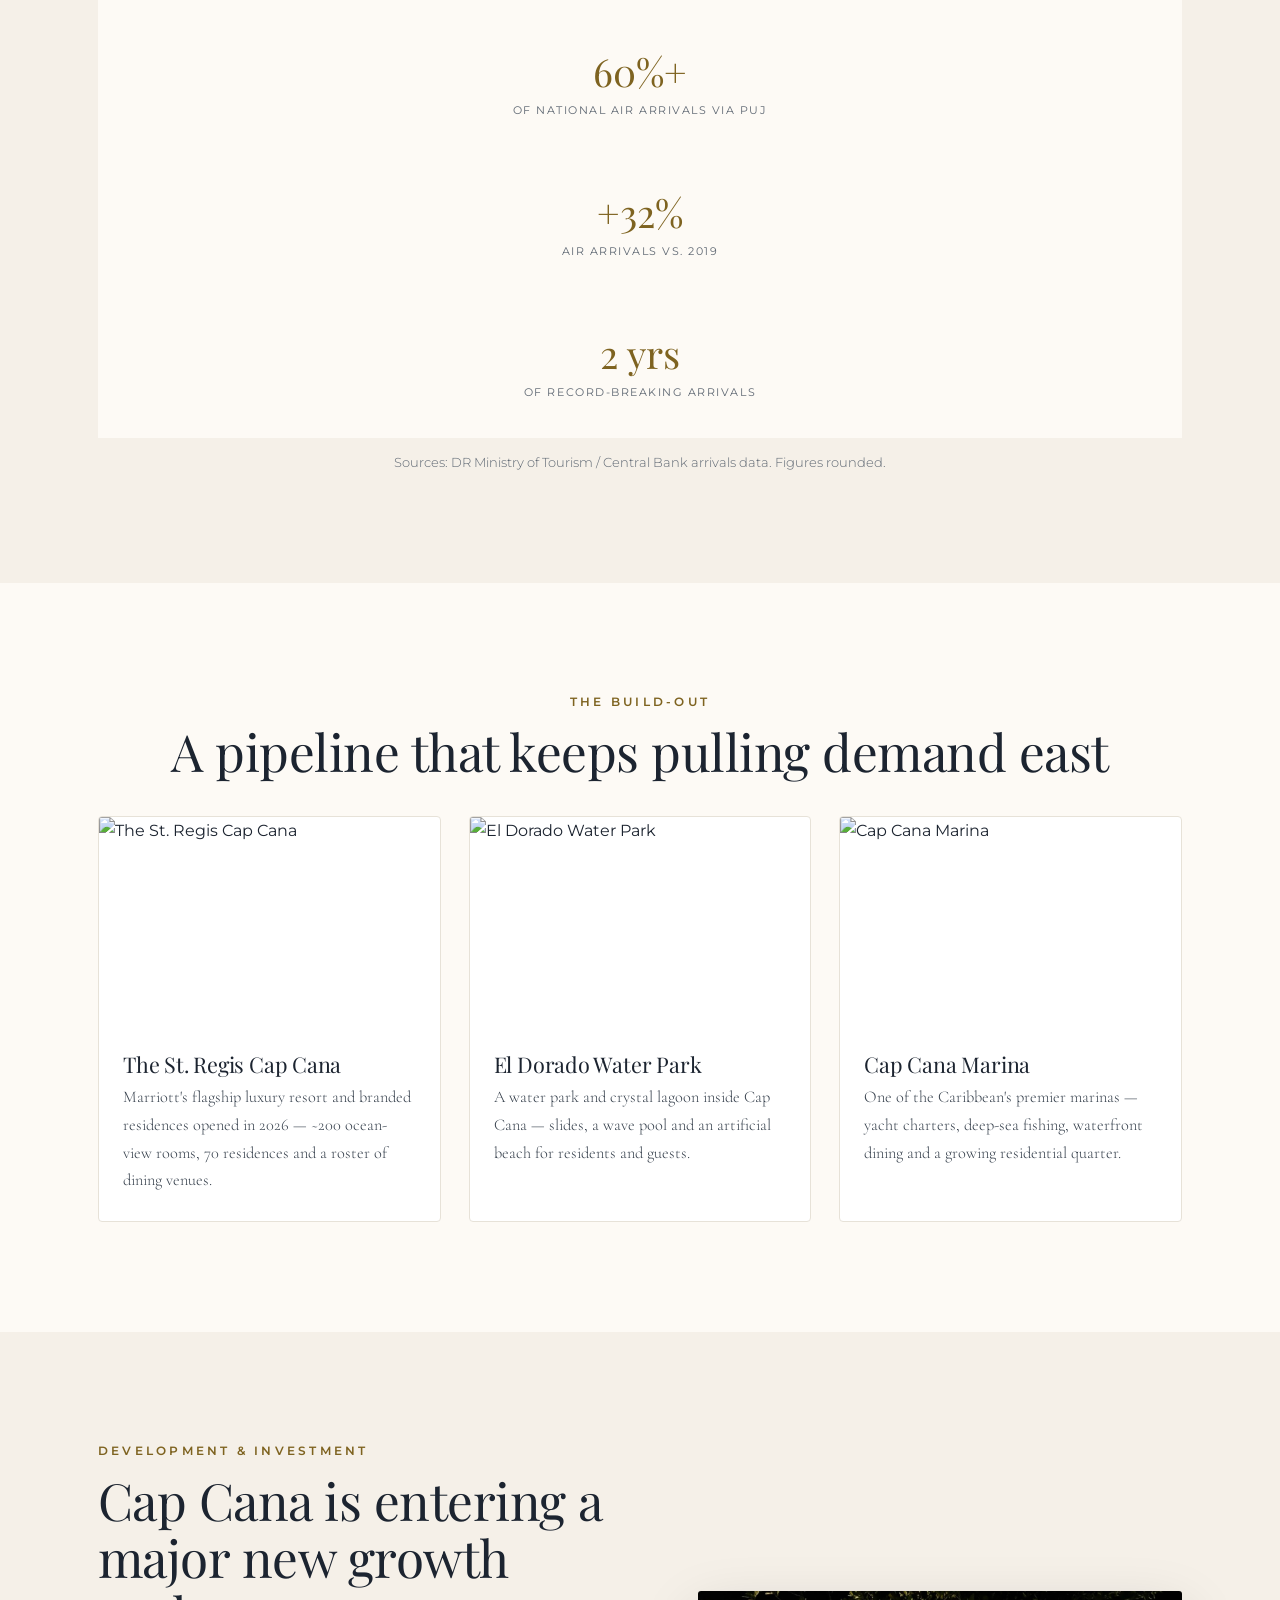
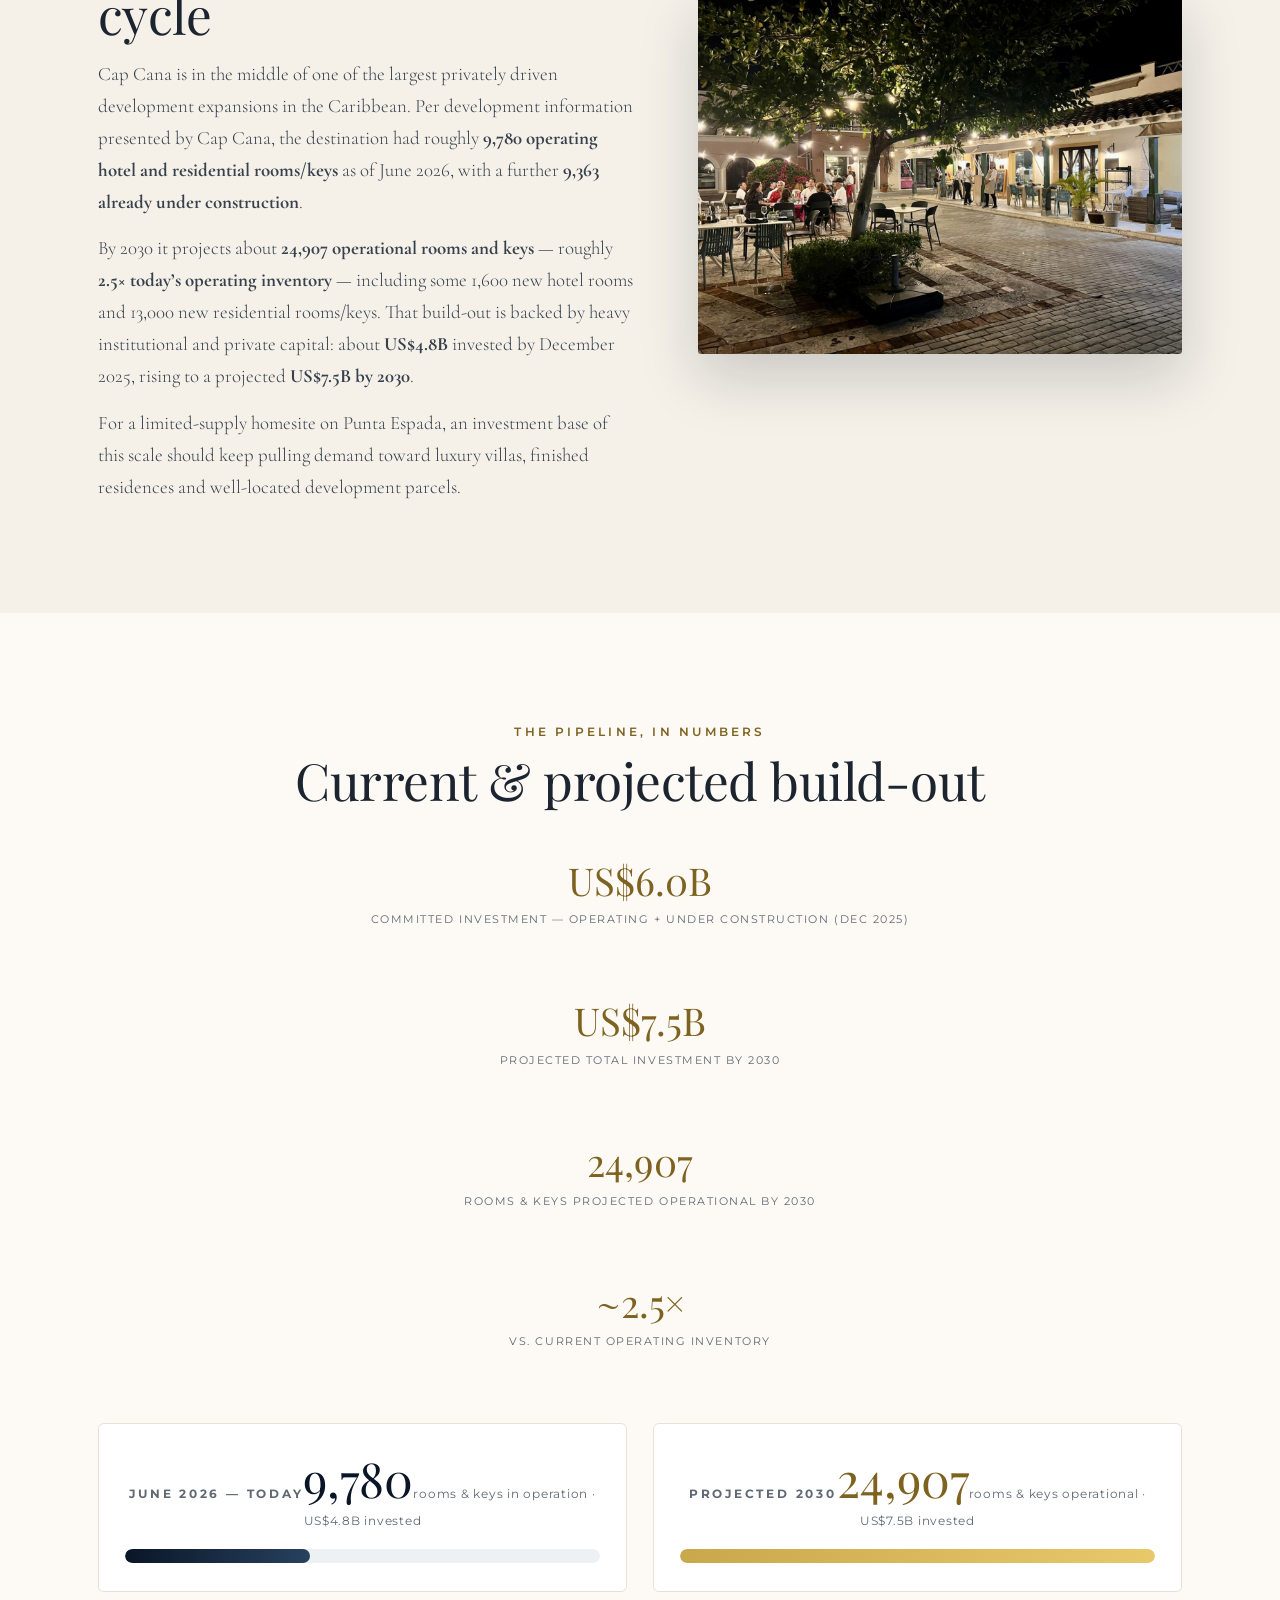
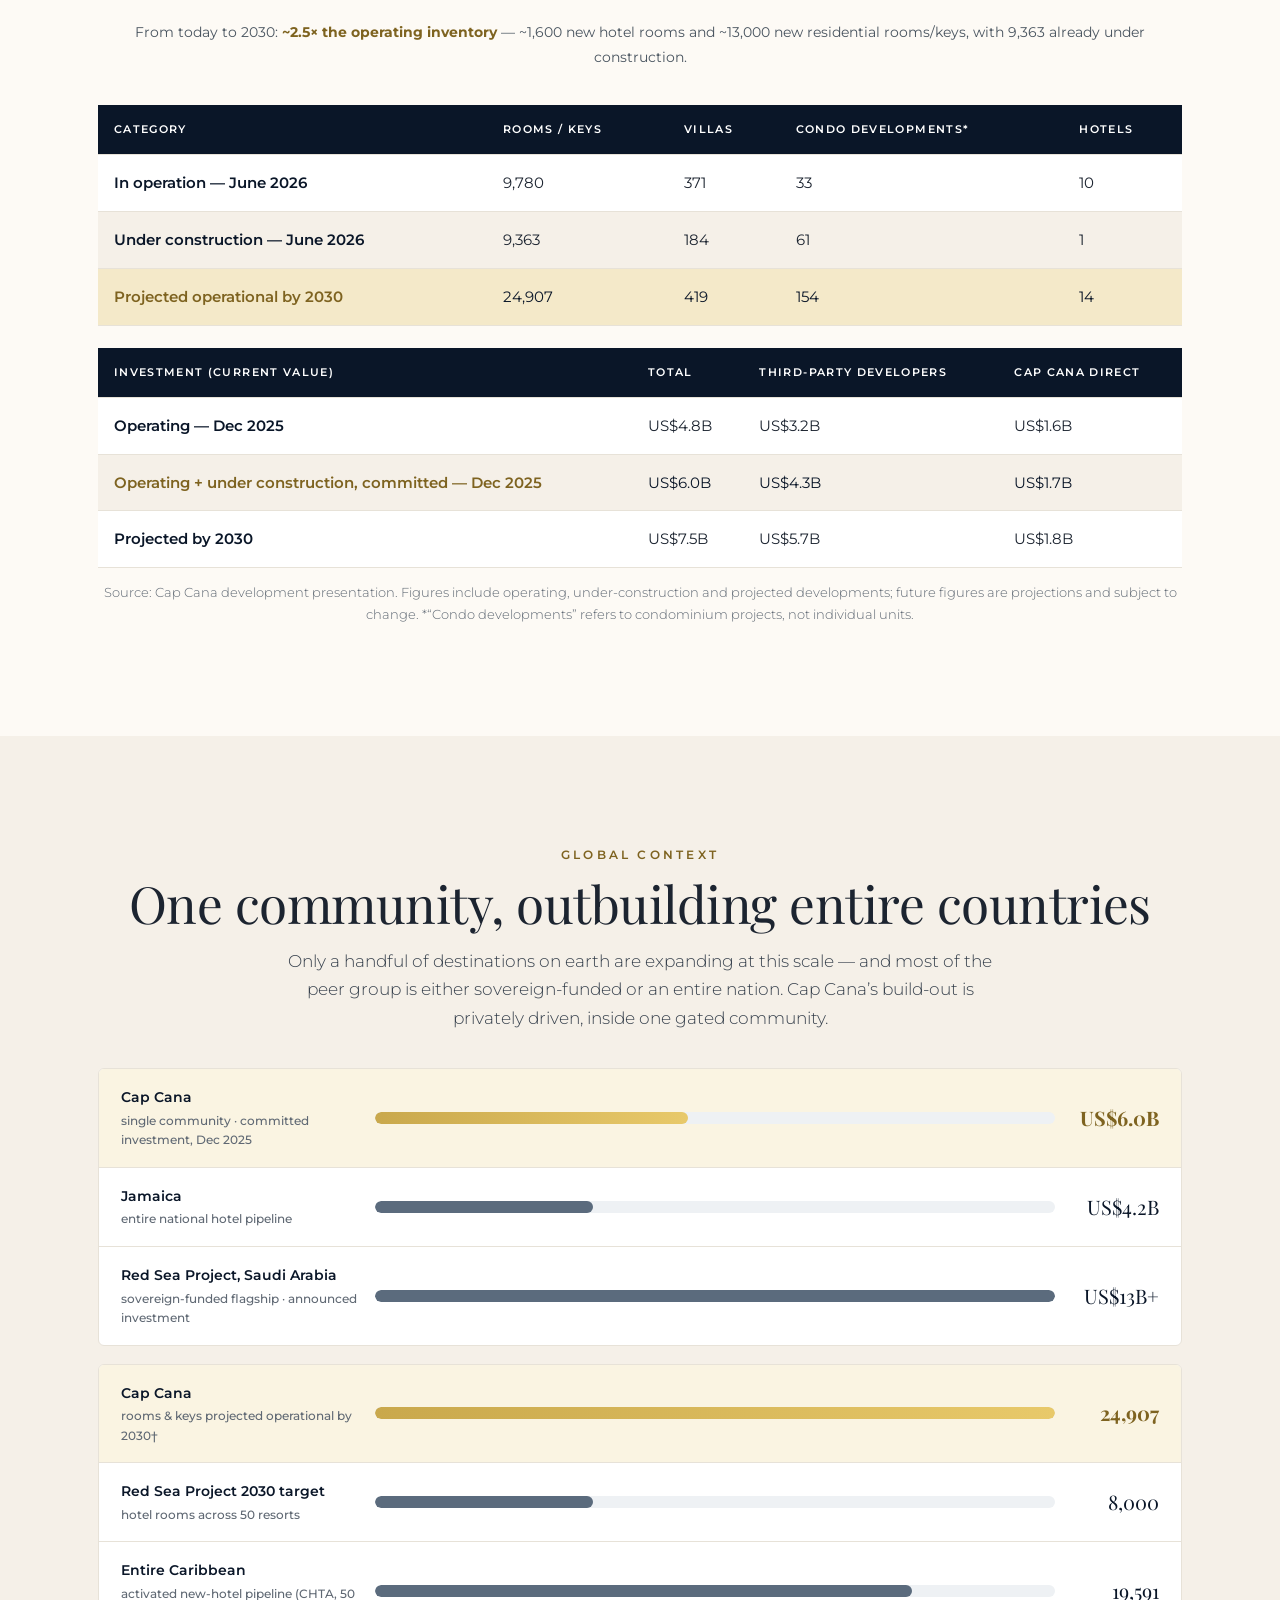
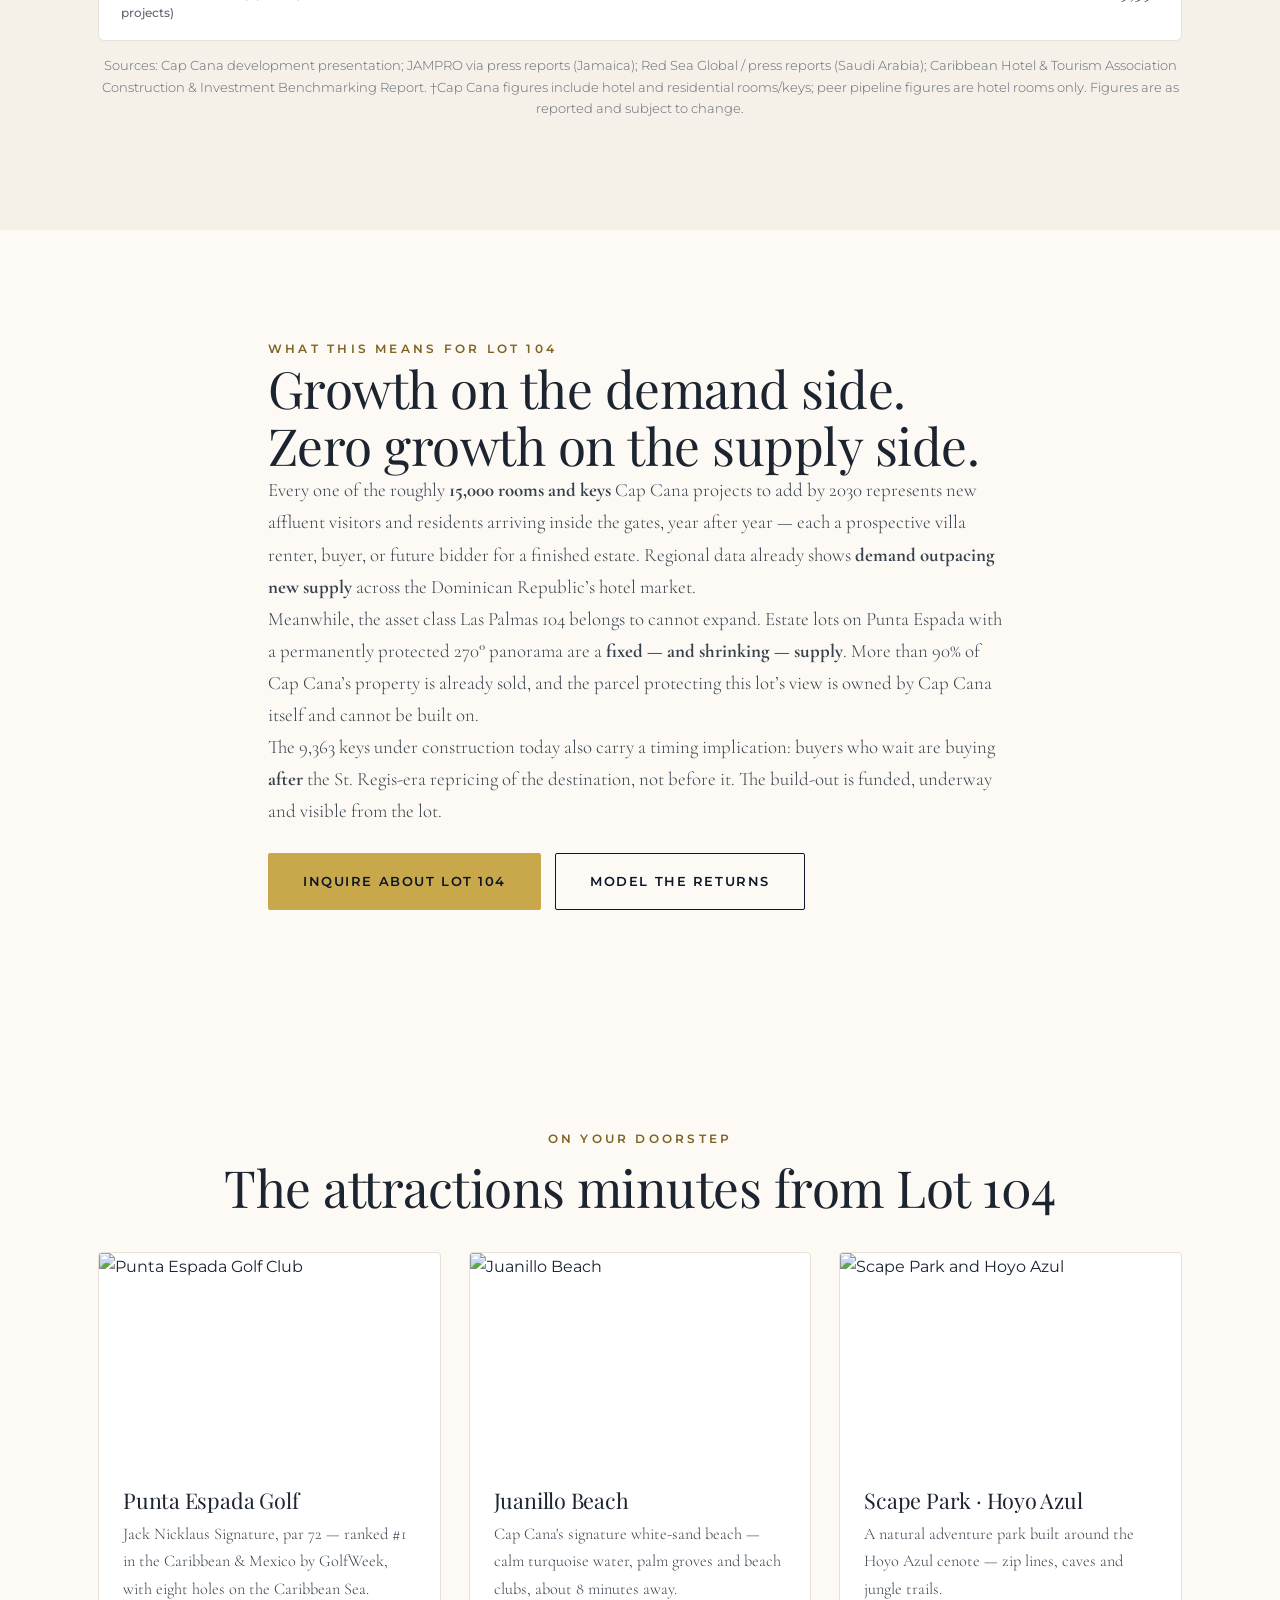
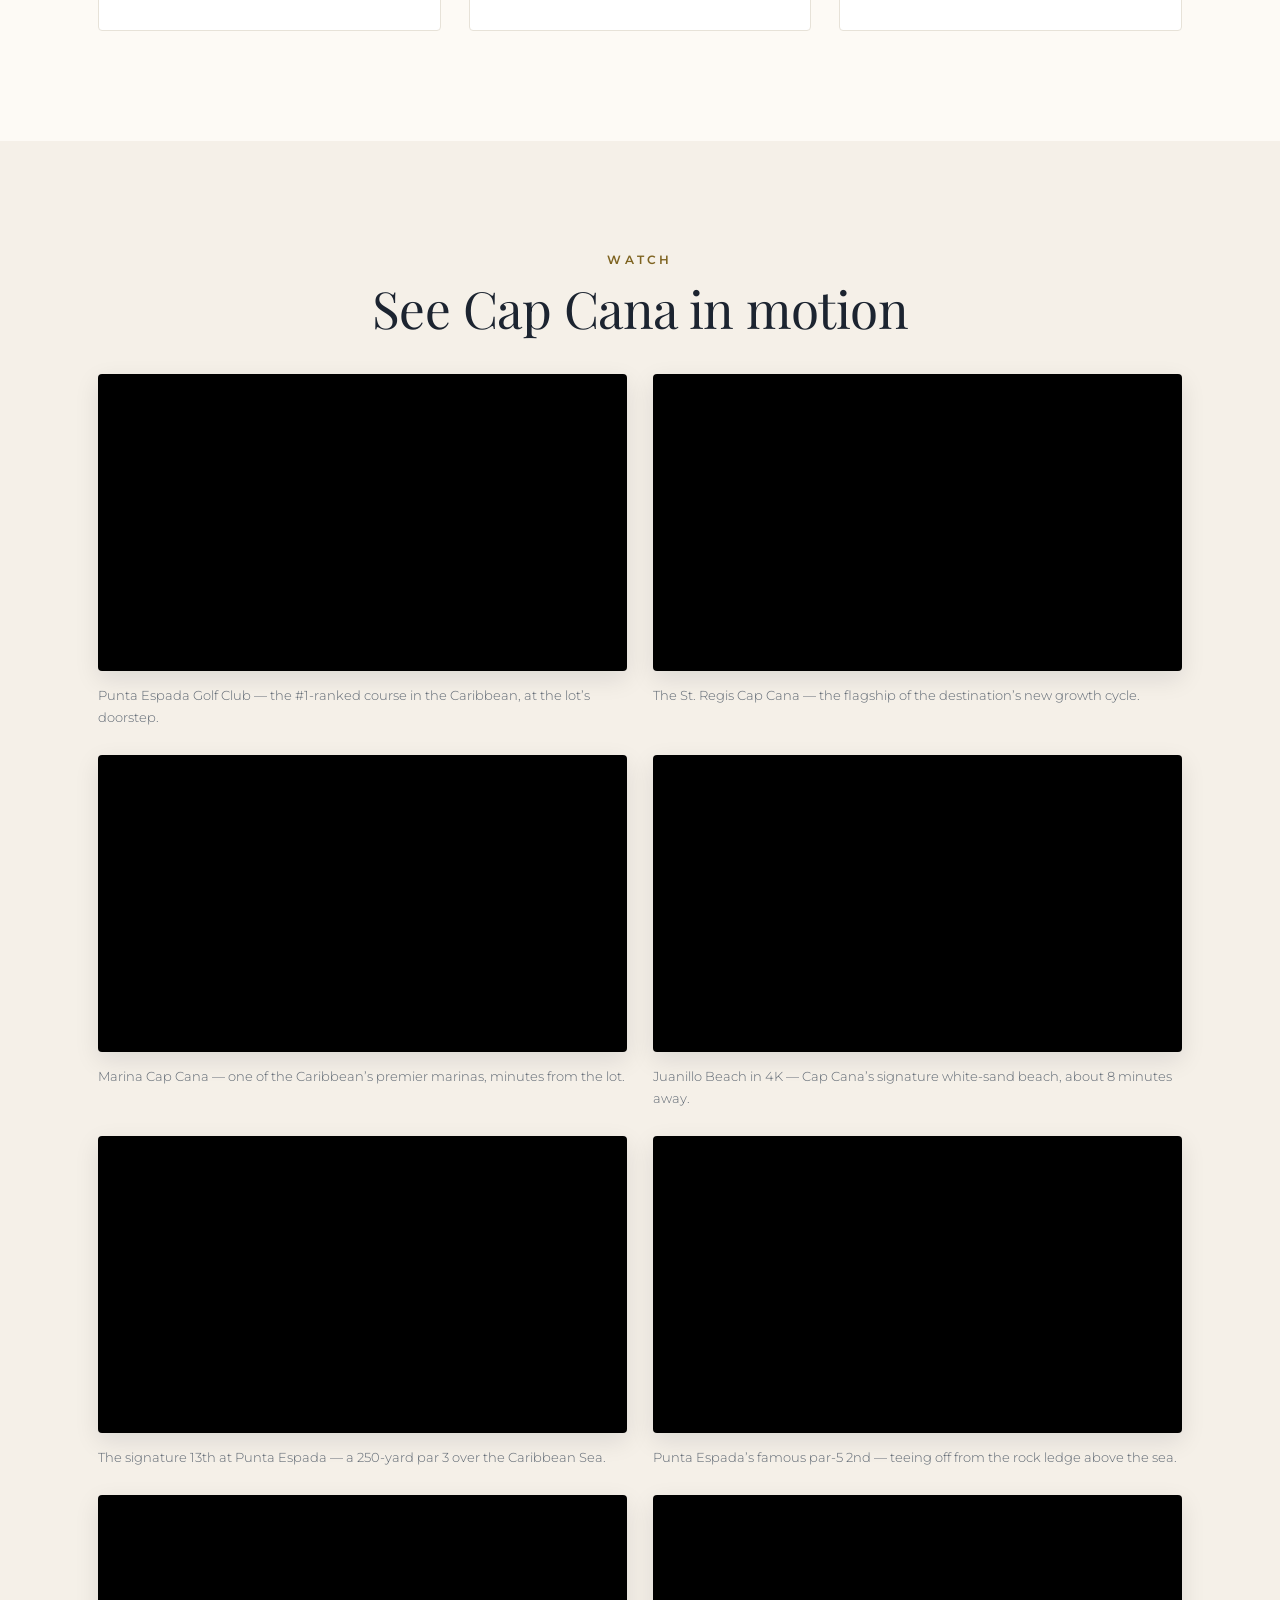
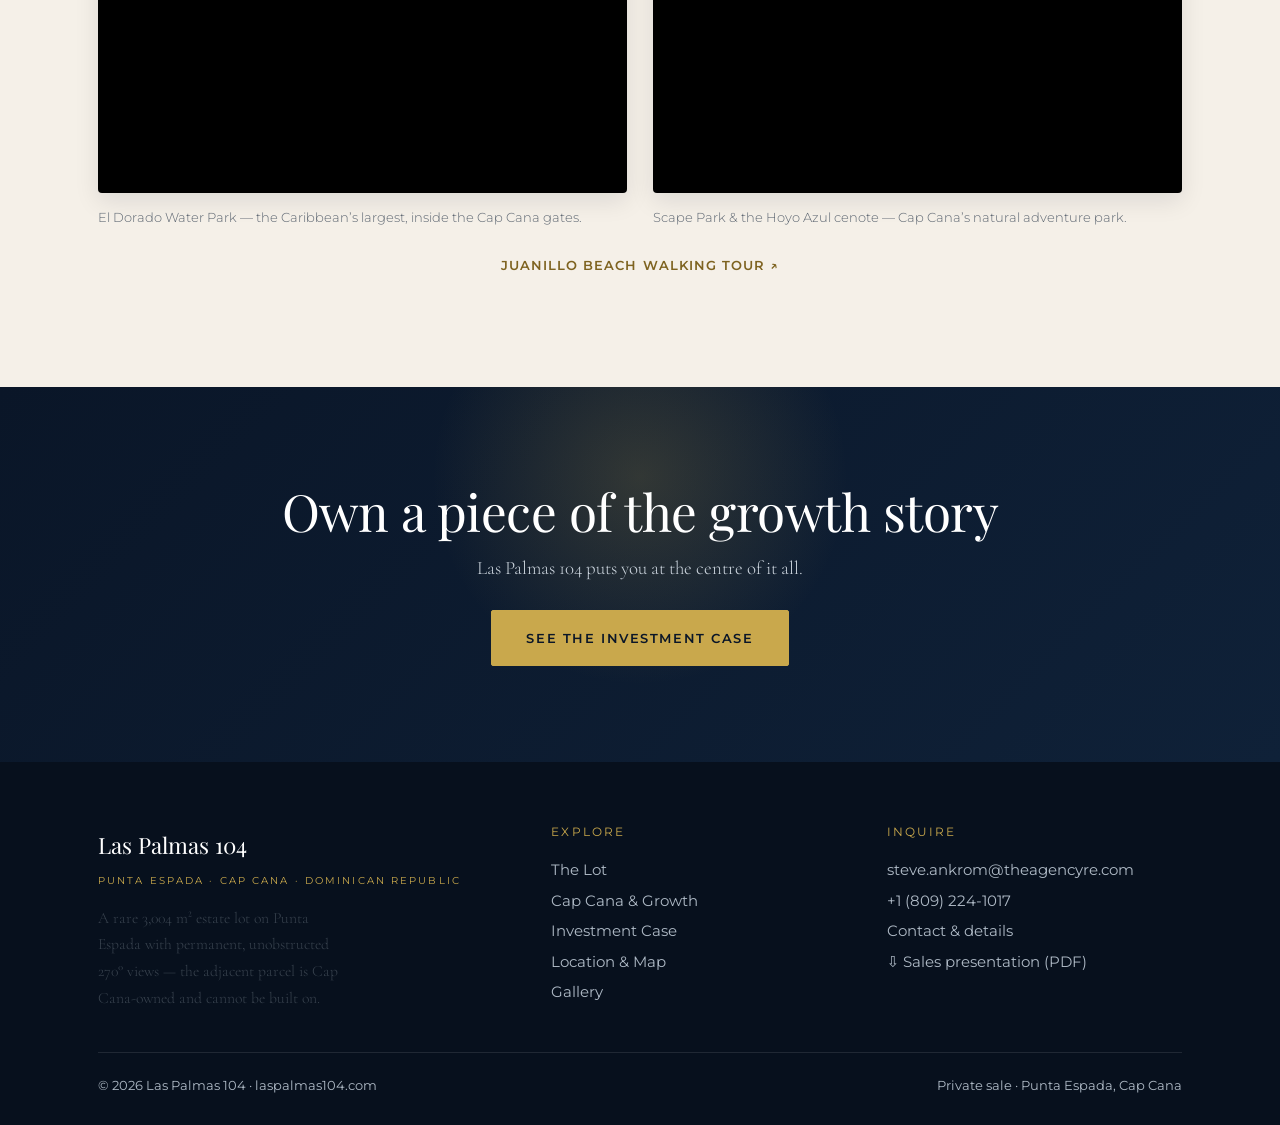
==== commit 4dfd3517: "Replace off-topic drone video with El Dorado Water Park; add Punta Espada 13th and 2nd hole flyovers" ====
--- a/cap-cana.html
+++ b/cap-cana.html
@@ -172,7 +172,9 @@
       <div><div class="vframe"><iframe src="https://www.youtube.com/embed/5962JrzlpWI" title="The St. Regis Cap Cana Resort &amp; Residences" loading="lazy" allowfullscreen></iframe></div><p class="fine">The St.&nbsp;Regis Cap Cana &mdash; the flagship of the destination&rsquo;s new growth cycle.</p></div>
       <div><div class="vframe"><iframe src="https://www.youtube.com/embed/KKKwM93UBWE" title="Cap Cana Marina Area Tour" loading="lazy" allowfullscreen></iframe></div><p class="fine">Marina Cap Cana &mdash; one of the Caribbean&rsquo;s premier marinas, minutes from the lot.</p></div>
       <div><div class="vframe"><iframe src="https://www.youtube.com/embed/TohtR6z2h2E" title="Juanillo Beach 4K" loading="lazy" allowfullscreen></iframe></div><p class="fine">Juanillo Beach in 4K &mdash; Cap Cana&rsquo;s signature white-sand beach, about 8 minutes away.</p></div>
-      <div><div class="vframe"><iframe src="https://www.youtube.com/embed/AffsAAcOdRQ" title="Punta Cana 4K Drone Film" loading="lazy" allowfullscreen></iframe></div><p class="fine">The wider Punta Cana coastline by drone &mdash; the destination in one sweep.</p></div>
+      <div><div class="vframe"><iframe src="https://www.youtube.com/embed/_pYElRAQjH8" title="Punta Espada 13th Hole Flyover" loading="lazy" allowfullscreen></iframe></div><p class="fine">The signature 13th at Punta Espada &mdash; a 250-yard par&nbsp;3 over the Caribbean Sea.</p></div>
+      <div><div class="vframe"><iframe src="https://www.youtube.com/embed/iVW4YKhO4mo" title="Punta Espada Hole 2" loading="lazy" allowfullscreen></iframe></div><p class="fine">Punta Espada&rsquo;s famous par-5 2nd &mdash; teeing off from the rock ledge above the sea.</p></div>
+      <div><div class="vframe"><iframe src="https://www.youtube.com/embed/Y7YDVmJ-Its" title="El Dorado Water Park" loading="lazy" allowfullscreen></iframe></div><p class="fine">El Dorado Water Park &mdash; the Caribbean&rsquo;s largest, inside the Cap Cana gates.</p></div>
       <div><div class="vframe"><iframe src="https://www.youtube.com/embed/k7sk43C544g" title="Scape Park · Hoyo Azul" loading="lazy" allowfullscreen></iframe></div><p class="fine">Scape Park &amp; the Hoyo Azul cenote &mdash; Cap Cana&rsquo;s natural adventure park.</p></div>
     </div>
     <div class="vlinks">
